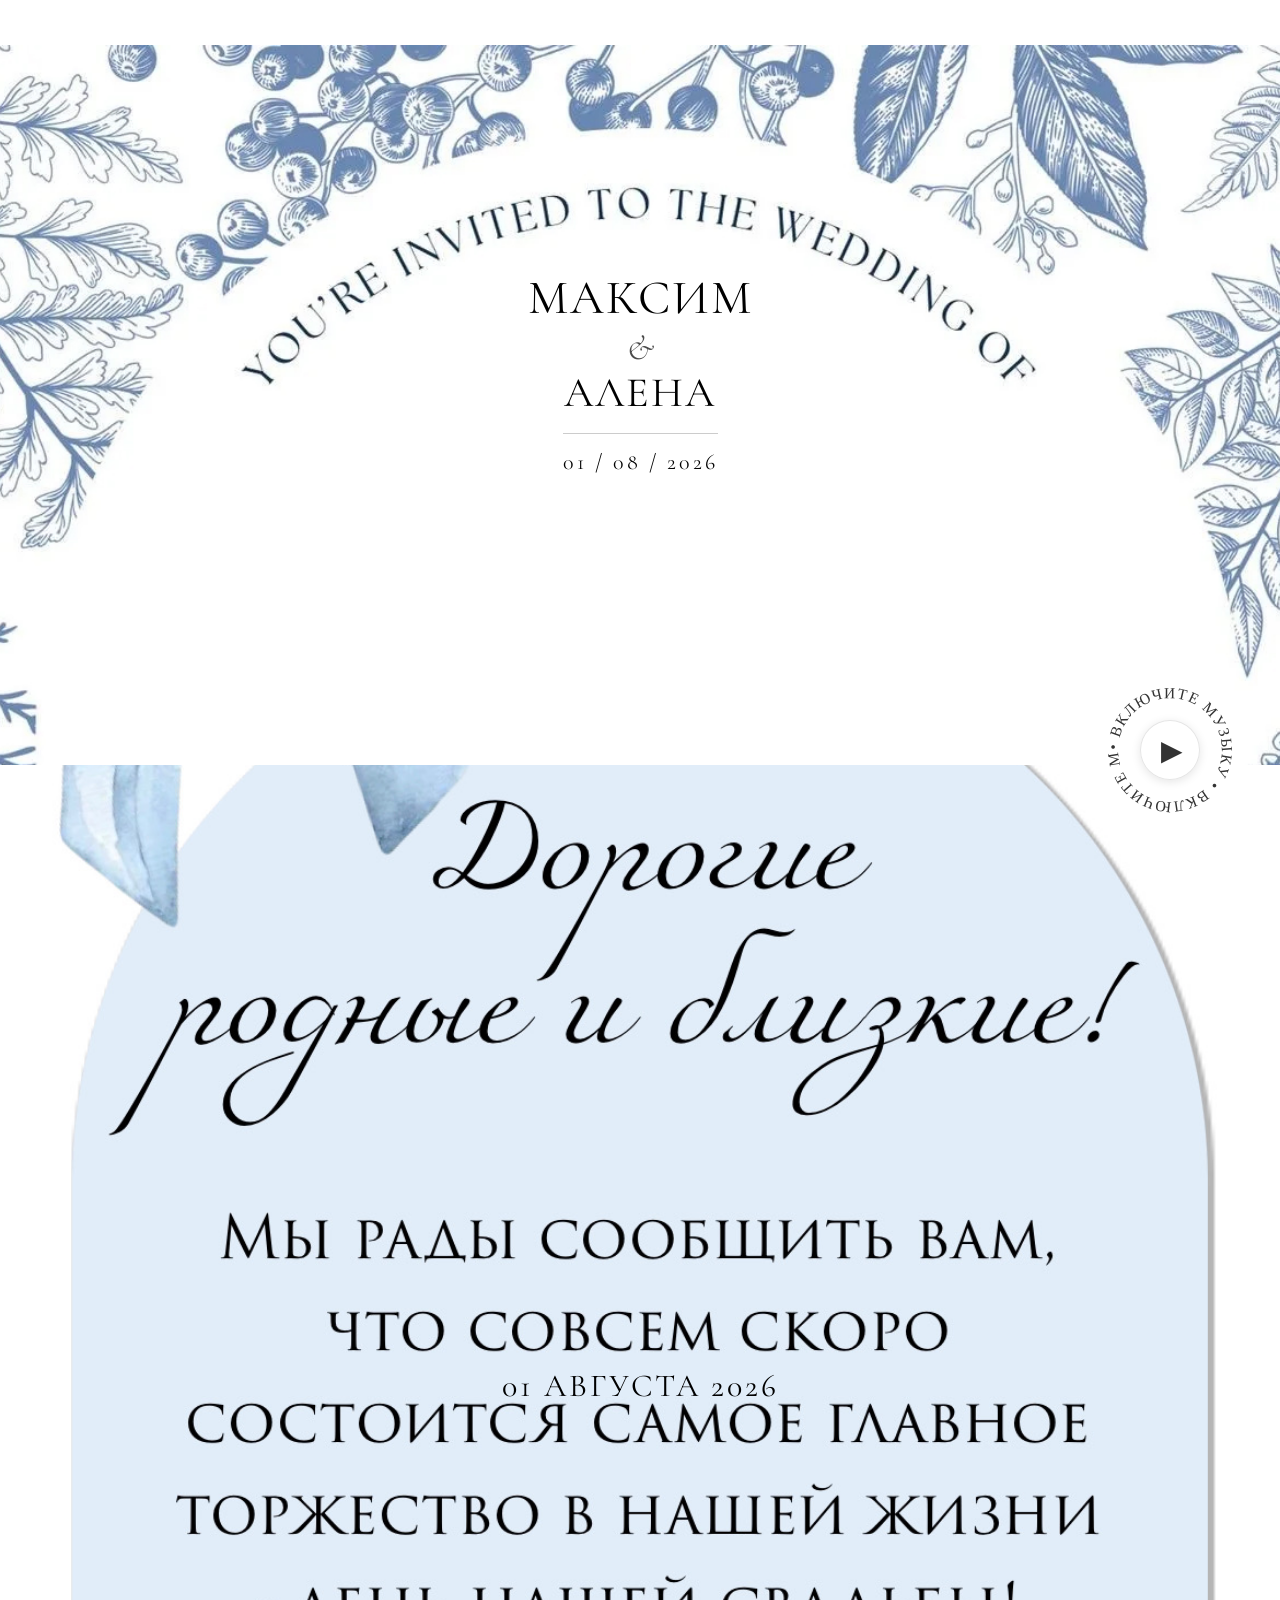
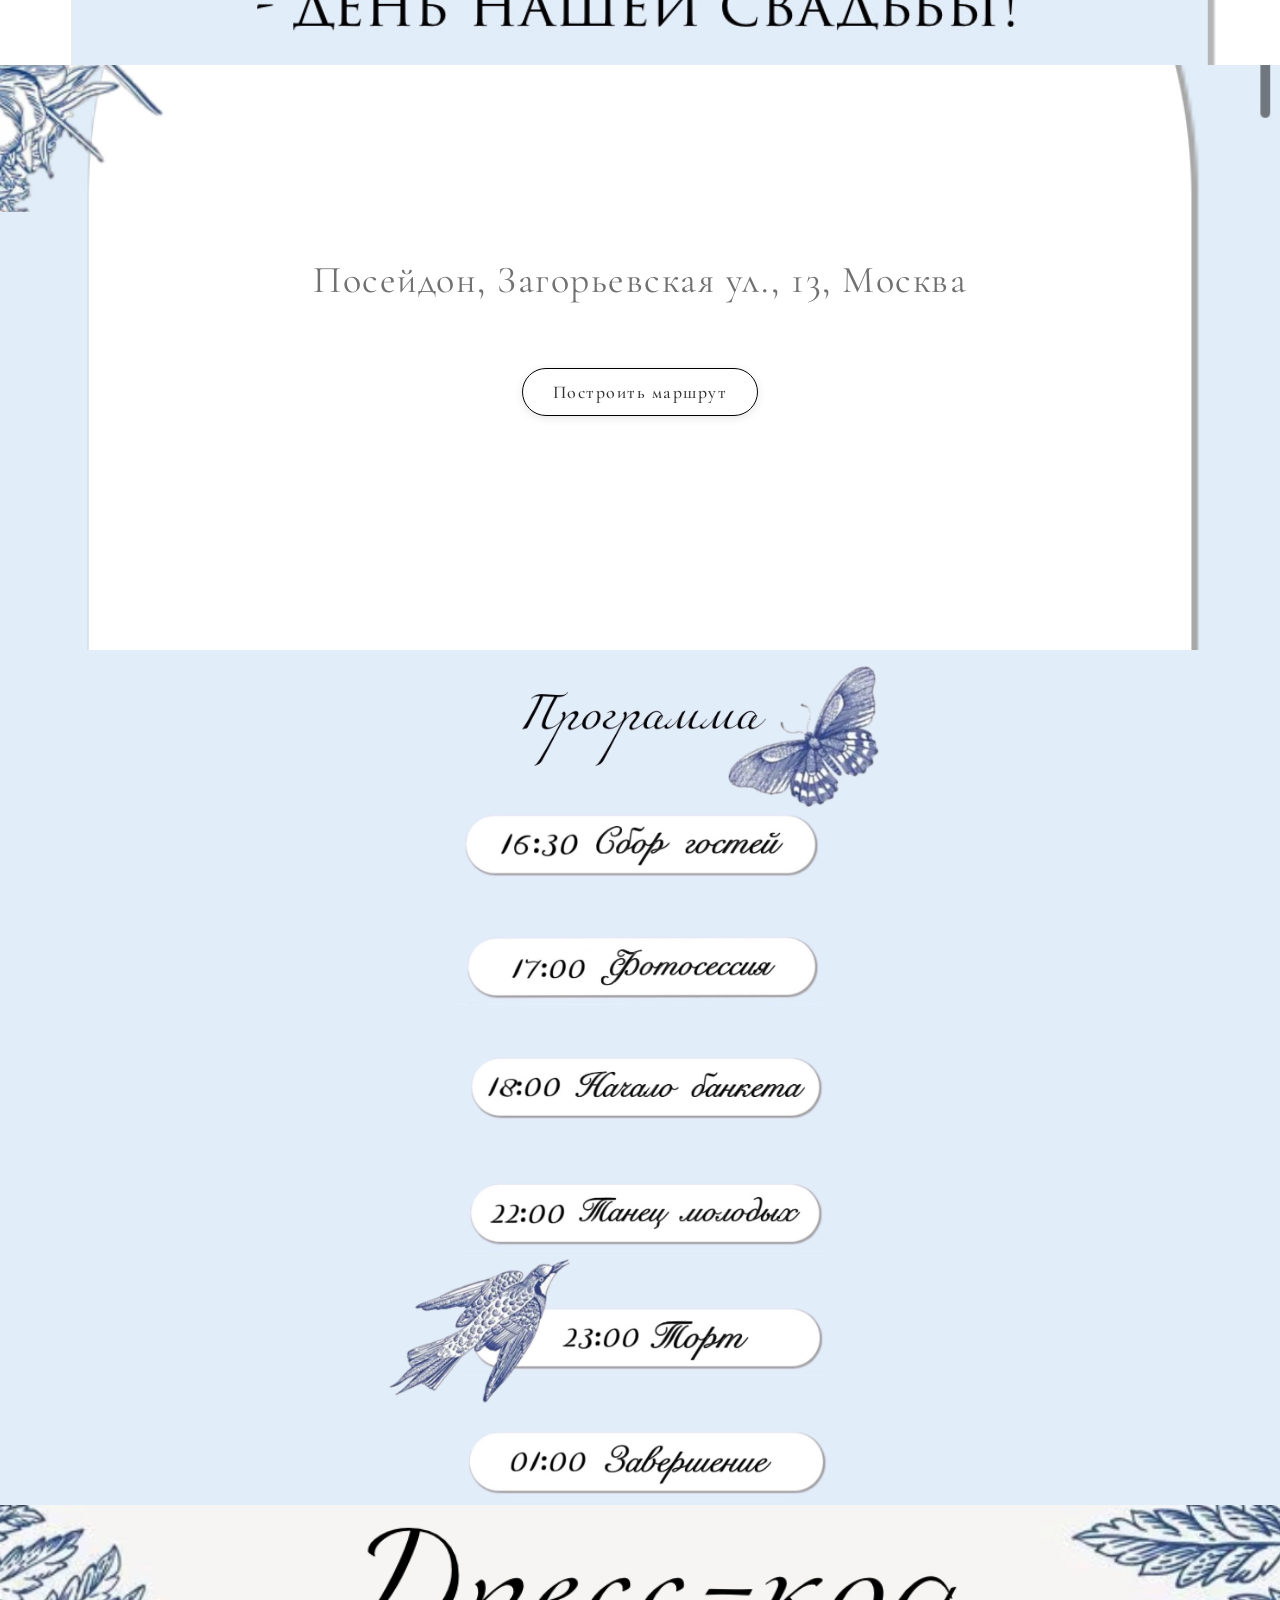
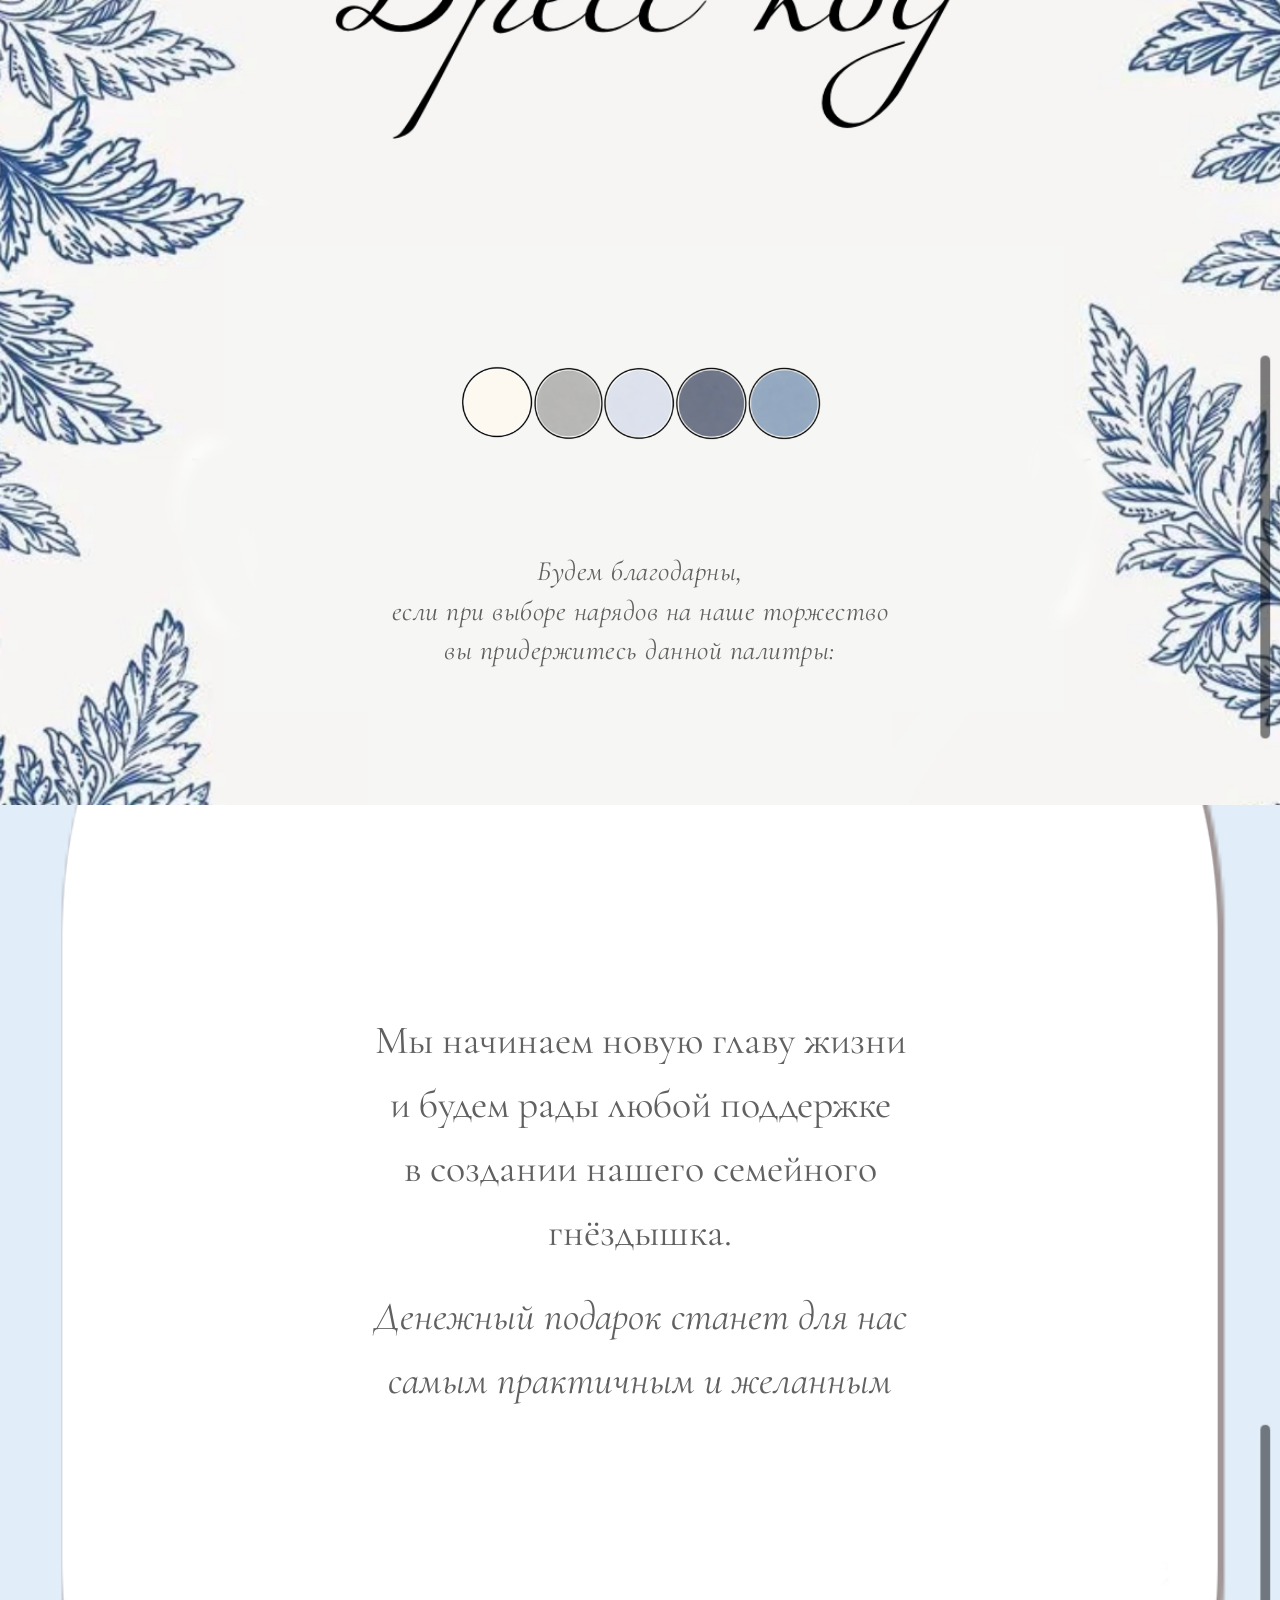
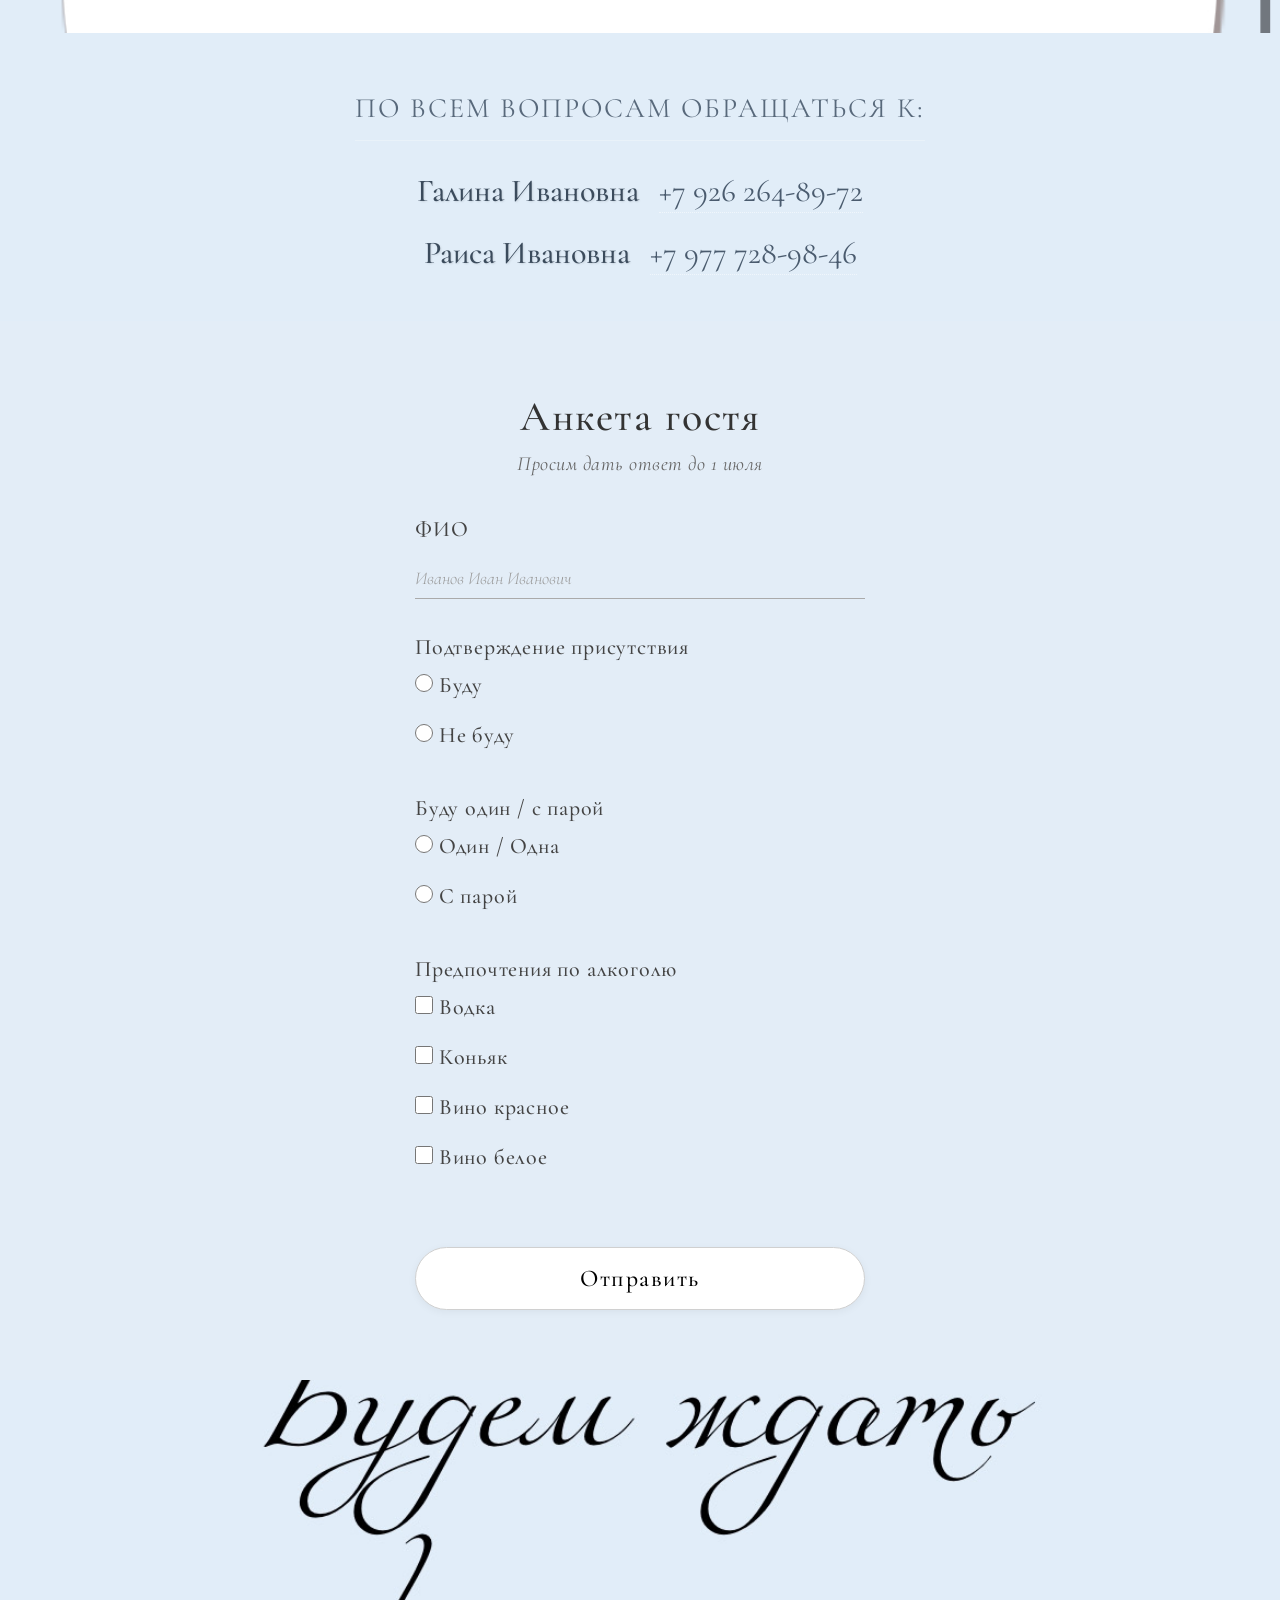
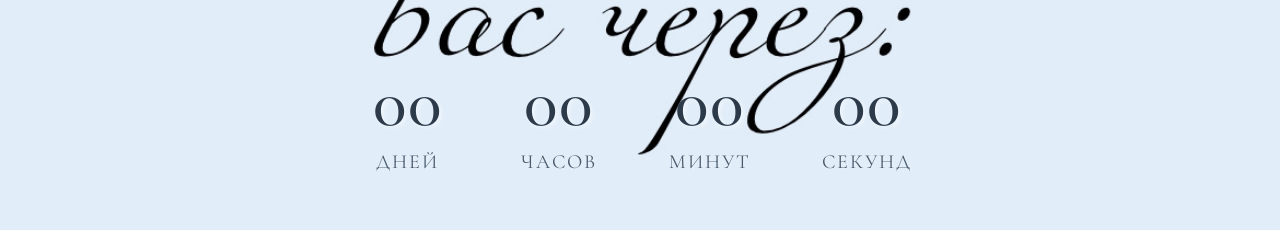
==== index.html @ d4299358 "Add files via upload" ====
<!DOCTYPE html>
<html lang="ru">
<head>
    <meta name="viewport" content="width=device-width, initial-scale=1.0, maximum-scale=5.0, user-scalable=yes">
    <meta charset="UTF-8">
    <meta name="viewport" content="width=device-width, initial-scale=1.0, maximum-scale=1.0, user-scalable=yes">
    <title>Максим & Алена</title>
    <link rel="stylesheet" href="style.css">

     <link rel="preconnect" href="https://fonts.googleapis.com">
    <link rel="preconnect" href="https://fonts.gstatic.com" crossorigin>
    <link href="https://fonts.googleapis.com/css2?family=Cormorant+Garamond:wght@300;400;500;600;700&display=swap" rel="stylesheet">
</head>
<body>
<!-- В hero секцию, после content -->
    <section class="hero">
        <div class="content">
            <h1>Максим</h1>
            <p class="ampersand">&</p>
            <h2>Алена</h2>
            <p class="date">01 / 08 / 2026</p>
        </div>
        
        <!-- Добавить это -->
        <div class="music-player">
            <div class="music-circle">
                <button id="playBtn" class="play-triangle" style="display: flex;">▶</button>
                <button id="pauseBtn" class="pause-button" style="display: none;">
					<span class="pause-bar"></span>
					<span class="pause-bar"></span>
				</button>
                <svg class="circle-text" viewBox="0 0 100 100">
                    <defs>
                        <path id="circle" d="M 50,50 m -37,0 a 37,37 0 1,1 74,0 a 37,37 0 1,1 -74,0"/>
                    </defs>
                    <text font-size="12">
                        <textPath href="#circle" fill="#333" font-family="Georgia" letter-spacing="1">
                            • Включите музыку • Включите музыку • Включите
                        </textPath>
                    </text>
                </svg>
            </div>
            <audio id="bgMusic" src="1.mp3" loop preload="auto"></audio>
        </div>
    </section>

    <section class="invitation">
        <div class="invitation-content">
            <p class="invitation-date">01 августа 2026</p>
        </div>
    </section>

    <!-- Третья секция (адрес на фоне 3.png) -->
    <section class="address">
        <div class="address-content">
            <p class="venue">Посейдон, Загорьевская ул., 13, Москва</p>
			<a href="https://yandex.ru/maps/-/CPa5JKnx" target="_blank" class="route-button">
            Построить маршрут
        </a>
        </div>
    </section>

    <!-- Четвёртая секция (фото 4.png) -->
    <section class="photo-four"></section>

    <!-- Пятая секция (фото 5) -->
<!-- Пятая секция (фото 5) -->
    <section class="photo-five">
        <img src="dress.png" alt="dress" class="overlay-dress">
        
        <!-- Добавляем новый текст -->
        <div class="dress-message">
            Будем благодарны, <br>если при выборе нарядов
            на наше торжество <br> вы придержитесь данной палитры:
        </div>
    </section>

    <!-- Шестая секция (фото 6) -->
    <section class="photo-six">
        <div class="gift-note">
            Мы начинаем новую главу жизни<br>
            и будем рады любой поддержке<br>
            в создании нашего семейного гнёздышка.<br>
            <span>Денежный подарок станет для нас<br>самым практичным и желанным</span>
        </div>
    </section>

    <!-- НОВАЯ СЕКЦИЯ С КОНТАКТАМИ -->
    <section class="contacts-section">
        <div class="contacts-container">
            <p class="contacts-title">По всем вопросам обращаться к:</p>
            <div class="contacts-wrapper">
                <div class="contact-item">
                    <span class="contact-name">Галина Ивановна</span>
                    <a href="tel:+79262648972" class="contact-phone">+7 926 264-89-72</a>
                </div>
                <div class="contact-item">
                    <span class="contact-name">Раиса Ивановна</span>
                    <a href="tel:+79777289846" class="contact-phone">+7 977 728-98-46</a>
                </div>
            </div>
        </div>

    </section>

    <!-- Секция анкеты гостя -->
    <!-- Секция анкеты гостя -->
    <section class="guest-form">
        <div class="form-container">
            <h3>Анкета гостя</h3>
            <p class="response-deadline">Просим дать ответ до 1 июля</p>
            
            <div class="form-group">
                <label>ФИО</label>
                <input type="text" placeholder="Иванов Иван Иванович" class="line-input">
            </div>
            
            <div class="form-group">
                <label>Подтверждение присутствия</label>
                <div class="vertical-group">
                    <label class="vertical-option">
                        <input type="radio" name="attendance" value="yes"> Буду
                    </label>
                    <label class="vertical-option">
                        <input type="radio" name="attendance" value="no"> Не буду
                    </label>
                </div>
            </div>
            
            <div class="form-group">
                <label>Буду один / с парой</label>
                <div class="vertical-group">
                    <label class="vertical-option">
                        <input type="radio" name="companion" value="alone"> Один / Одна
                    </label>
                    <label class="vertical-option">
                        <input type="radio" name="companion" value="couple"> С парой
                    </label>
                </div>
            </div>
            
            <div class="form-group">
                <label>Предпочтения по алкоголю</label>
                <div class="vertical-group">
                    <label class="vertical-option">
                        <input type="checkbox" value="vodka"> Водка
                    </label>
                    <label class="vertical-option">
                        <input type="checkbox" value="cognac"> Коньяк
                    </label>
                    <label class="vertical-option">
                        <input type="checkbox" value="red_wine"> Вино красное
                    </label>
                    <label class="vertical-option">
                        <input type="checkbox" value="white_wine"> Вино белое
                    </label>
                </div>
            </div>
            
            <button class="submit-btn">Отправить</button>
        </div>
    </section>


    <!-- Футер с таймером -->
    <!-- Футер с таймером -->
    <footer class="wedding-footer">
        <div class="timer-container">
            <div class="timer" id="timer">
                <div class="timer-item">
                    <span class="timer-number" id="days">00</span>
                    <span class="timer-label">дней</span>
                </div>
                <div class="timer-item">
                    <span class="timer-number" id="hours">00</span>
                    <span class="timer-label">часов</span>
                </div>
                <div class="timer-item">
                    <span class="timer-number" id="minutes">00</span>
                    <span class="timer-label">минут</span>
                </div>
                <div class="timer-item">
                    <span class="timer-number" id="seconds">00</span>
                    <span class="timer-label">секунд</span>
                </div>
            </div>
        </div>
    </footer>

    <script src="script.js"></script>
</body>
</html>
---- style.css ----
* {
    margin: 0;
    padding: 0;
    box-sizing: border-box;
}

body {
    font-family: "Georgia", "Times New Roman", "Playfair Display", serif;
    background-color: #ffffff;
    overflow-x: hidden;
    width: 100%;
}

.hero {
    position: relative;
    width: 100vw;
    height: 100vh;
    background: url('1.jpg') no-repeat top 45px center;
    background-size: 108% auto;
    background-color: #ffffff;
    display: flex;
    align-items: flex-start;
    justify-content: center;
    text-align: center;
    color: #000000;
}

.content {
    padding: 30vh 20px 0 20px;
    width: 100%;
    background-color: transparent;
}

h1 {
    font-size: 8vw;
    font-weight: 400; /* Немного тоньше для элегантности */
    line-height: 1.2;
    letter-spacing: 2px; /* Добавим немного простора */
    text-transform: uppercase;
    margin-bottom: 2px;
    /* Заменяем шрифт */
    font-family: "Cormorant Garamond", "Georgia", "Times New Roman", serif;
    text-shadow: 0 0 2px rgba(255,255,255,0.5);
}

.ampersand {
    font-size: 6vw;
    font-weight: 300; /* Делаем амперсанд тоньше */
    line-height: 1;
    margin: 2px 0;
    opacity: 0.7;
    /* Заменяем шрифт */
    font-family: "Cormorant Garamond", "Georgia", "Times New Roman", serif;
    font-style: italic; /* Добавляем курсив для амперсанда — это очень элегантно */
}

h2 {
    font-size: 7vw;
    font-weight: 400;
    line-height: 1.2;
    letter-spacing: 2px;
    text-transform: uppercase;
    margin-bottom: 10px;
    /* Заменяем шрифт */
    font-family: "Cormorant Garamond", "Georgia", "Times New Roman", serif;
    text-shadow: 0 0 2px rgba(255,255,255,0.5);
}

.date {
    font-size: 3.8vw; /* Немного уменьшил для изящества */
    font-weight: 350;
    letter-spacing: 3px; /* Увеличил межбуквенное расстояние */
    border-top: 1px solid rgba(0, 0, 0, 0.2);
    padding-top: 15px;
    display: inline-block;
    margin-top: 5px;
    /* Заменяем шрифт */
    font-family: "Cormorant Garamond", "Georgia", "Times New Roman", serif;
    text-transform: uppercase;
}

@media (min-width: 500px) {
    h1 { font-size: 48px; } /* Немного подправил размер для десктопа */
    .ampersand { font-size: 36px; }
    h2 { font-size: 42px; }
    .date { font-size: 22px; }
}

/* ===== ВТОРАЯ СЕКЦИЯ ===== */
.invitation {
    position: relative;
    width: 100vw;
    height: 100vh;
    background: url('3.JPEG') no-repeat center center;
    background-size: 100% auto;
    display: flex;
    align-items: center;
    justify-content: center;
    text-align: center;
    color: #000000;
    margin-top: -15vh;
    z-index: 2;
}

.invitation-content {
    max-width: 80%;
    padding: 20px;
    background-color: transparent;
    margin-top: 190px;
}

.invitation-text {
    font-family: "Georgia", "Times New Roman", serif;
    font-size: 5vw;
    line-height: 1.4;
    margin-bottom: 30px;
    font-weight: 400;
    color: #5c5a5a;
}   

.invitation-date {
    /* Заменяем шрифт на тот же, что и в hero-секции */
    font-family: "Cormorant Garamond", "Georgia", "Times New Roman", serif;
    font-size: 6vw;
    font-weight: 400; /* Используем среднюю насыщенность, как у имен */
    letter-spacing: 3px; /* Добавляем такое же межбуквенное расстояние, как у даты в hero */
    padding-top: 150px;
    display: inline-block;
    text-transform: uppercase;
    /* Добавим небольшую прозрачность для легкости (опционально) */
    /* color: rgba(0, 0, 0, 0.8); */
}

@media (min-width: 500px) {
    .invitation-text {
        font-size: 25px;
    }
    .invitation-date {
        font-size: 32px; /* Немного увеличил для десктопа */
    }
}

/* ===== ТРЕТЬЯ СЕКЦИЯ (АДРЕС) ===== */
.address {
    width: 100vw;
    height: 100vh;
    background: url('3.png') no-repeat center center;
    background-size: 100% auto;
    display: flex;
    align-items: center;
    justify-content: center;
    text-align: center;
    color: #000000;
    margin: 0;
    padding: 0;
    margin-top: -20vh;
    background-color: #e1edf8;
}

.address-content {
    max-width: 80%;
    padding: 20px;
    background-color: transparent;
}

.venue {
    /* Заменяем шрифт на Cormorant Garamond */
    font-family: "Cormorant Garamond", "Georgia", "Times New Roman", serif;
    font-size: 7vw;
    line-height: 1.4;
    font-weight: 400; /* Та же насыщенность, что и у имен */
    letter-spacing: 1.5px; /* Немного межбуквенного расстояния для элегантности */
    text-shadow: 0 0 8px rgba(255,255,255,0.5);
    color: #717171;
}

@media (min-width: 500px) {
    .venue {
        font-size: 38px; /* Немного увеличил для лучшей читаемости на десктопе */
    }
}

/* ===== ЧЕТВЁРТАЯ СЕКЦИЯ (ФОТО 4) ===== */
.photo-four {
    width: 100vw;
    height: 100vh;
    background: url('4.JPEG') no-repeat center center;
    background-size: contain;
    background-color: #e1edf8;
    background-position: center center;
    margin: 0;
    padding: 0;
    margin-top: -15vh;
}

/* ===== ПЯТАЯ СЕКЦИЯ (ФОТО 5) ===== */
.photo-five {
    width: 100vw;
    height: 100vh;
    background: url('5.png') no-repeat center center;
    background-size: 100% auto;
    background-color: #f6f6f4;
    margin: 0;
    padding: 0;
    margin-top: -5vh;
}

/* ===== ШЕСТАЯ СЕКЦИЯ (ФОТО 6) ===== */
.photo-six {
    width: 100vw;
    height: 100vh;
    background: url('6.png') no-repeat center center;
    background-size: 100% auto;
    background-color: #E1EDF8;
    margin: 0;
    padding: 0;
    margin-top: -8vh;
}

/* ===== СЕКЦИЯ АНКЕТЫ ГОСТЯ ===== */
.guest-form {
    width: 100vw;
    min-height: 100vh;
    background-color: #e3edf7;
    display: flex;
    align-items: center;
    justify-content: center;
    padding: 40px 20px;
    margin: 0;
    margin-top: -8vh;
}


.form-container {
    max-width: 500px;
    width: 100%;
    background-color: transparent;
    padding: 30px 25px;
    font-family: "Cormorant Garamond", "Georgia", "Times New Roman", serif; /* Элегантный шрифт для всего контейнера */
}

.form-container h3 {
    font-family: "Cormorant Garamond", "Georgia", "Times New Roman", serif;
    font-size: 42px; /* Увеличил для элегантности */
    text-align: center;
    margin-bottom: 10px;
    color: #333;
    font-weight: 500; /* Немного жирнее для заголовка */
    letter-spacing: 1.5px;
}

.form-group {
    margin-bottom: 35px;
}

.form-group label {
    display: block;
    font-family: "Cormorant Garamond", "Georgia", "Times New Roman", serif;
    font-size: 22px; /* Увеличил для элегантности */
    font-weight: 500;
    margin-bottom: 12px;
    color: #444;
    letter-spacing: 0.8px;
}

.line-input {
    width: 100%;
    padding: 12px 0 8px 0;
    font-size: 20px; /* Увеличил */
    border: none;
    border-bottom: 1px solid #aaa;
    background-color: transparent;
    font-family: "Cormorant Garamond", "Georgia", "Times New Roman", serif;
    outline: none;
    font-weight: 400;
    color: #333;
}

.line-input:focus {
    border-bottom-color: #000;
}

.line-input::placeholder {
    font-family: "Cormorant Garamond", "Georgia", "Times New Roman", serif;
    font-size: 18px;
    color: #999;
    font-style: italic;
    font-weight: 300;
}

.vertical-group {
    display: flex;
    flex-direction: column;
    gap: 12px;
}

.vertical-option {
    display: flex;
    align-items: center;
    gap: 12px;
    font-family: "Cormorant Garamond", "Georgia", "Times New Roman", serif;
    font-weight: 400;
    font-size: 20px; /* Увеличил */
    cursor: pointer;
    margin-bottom: 0;
    color: #333;
}

.vertical-option input {
    width: 18px;
    height: 18px;
    cursor: pointer;
    accent-color: #a5b8ce; /* Нежный голубой для радио и чекбоксов */
}

.submit-btn {
    width: 100%;
    padding: 16px;
    background-color: #ffffff;
    color: rgb(0, 0, 0);
    border: 1px solid #d0d0d0; /* Добавил легкую границу */
    border-radius: 50px;
    font-family: "Cormorant Garamond", "Georgia", "Times New Roman", serif;
    font-size: 24px; /* Увеличил */
    font-weight: 500;
    letter-spacing: 1.5px;
    cursor: pointer;
    margin-top: 30px;
    transition: all 0.3s ease;
    box-shadow: 0 2px 8px rgba(0, 0, 0, 0.05);
}

.submit-btn:hover {
    background-color: #f9f9f9;
    border-color: #a5b8ce; /* Голубая граница при наведении */
    transform: translateY(-2px);
    box-shadow: 0 4px 12px rgba(165, 184, 206, 0.3);
}

.response-deadline {
    font-family: "Cormorant Garamond", "Georgia", "Times New Roman", serif;
    font-size: 20px;
    text-align: center;
    margin-top: 0;
    margin-bottom: 40px;
    color: #666;
    font-style: italic;
    letter-spacing: 0.5px;
    font-weight: 400;
}

input[type="radio"], 
input[type="checkbox"] {
    accent-color: #e3edf7;
}

/* ===== ФУТЕР С ТАЙМЕРОМ ===== */
.wedding-footer {
    width: 100vw;
    background: url('2.JPG') no-repeat center center;
    background-size: 100% auto;
    display: flex;
    align-items: center;
    justify-content: center;
    margin: 0;
    padding: 0;
    position: relative;
    height: 50vh;
    margin-top: 0; /* Убираем отрицательный отступ, если был */
    background-color: #e1edf9;
}

.timer-container {
    position: relative;
    z-index: 2;
    text-align: center;
    color: #4a5b6e; /* Тот же цвет, что и в контактах */
    padding: 20px;
    width: 100%;
    margin-top: 25vh; /* Немного уменьшил для лучшего расположения */
    font-family: "Cormorant Garamond", "Georgia", "Times New Roman", serif;
}

.timer-title {
    font-family: "Cormorant Garamond", "Georgia", "Times New Roman", serif;
    font-size: 28px;
    margin-bottom: 30px;
    letter-spacing: 3px;
    font-weight: 400;
    text-transform: uppercase;
    color: #3b4b5c; /* Чуть темнее для заголовка */
    text-shadow: 1px 1px 3px rgba(255, 255, 255, 0.5);
}

.timer {
    display: flex;
    justify-content: space-around;
    max-width: 600px; /* Немного увеличил */
    margin: 0 auto;
    gap: 15px;
    flex-wrap: wrap;
}

.timer-item {
    display: flex;
    flex-direction: column;
    align-items: center;
    min-width: 80px; /* Немного увеличил */
}

.timer-number {
    font-family: "Cormorant Garamond", "Georgia", "Times New Roman", serif;
    font-size: clamp(40px, 10vw, 70px); /* Увеличил размер цифр */
    font-weight: 500; /* Сделал немного жирнее для элегантности */
    line-height: 1.2;
    color: #2c3a4a; /* Более темный оттенок для цифр */
    letter-spacing: 2px;
    text-shadow: 2px 2px 4px rgba(255, 255, 255, 0.6);
}

.timer-label {
    font-family: "Cormorant Garamond", "Georgia", "Times New Roman", serif;
    font-size: clamp(14px, 3.5vw, 20px); /* Увеличил */
    text-transform: uppercase;
    letter-spacing: 2px;
    margin-top: 5px;
    font-weight: 400;
    color: #4a5b6e;
    text-shadow: 1px 1px 3px rgba(255, 255, 255, 0.5);
}

@media (max-width: 400px) {
    .timer-container {
        margin-top: 10vh;
    }
    
    .timer-number {
        font-size: 28px;
    }
    
    .timer-label {
        font-size: 11px;
    }
    
    .timer-title {
        font-size: 18px;
    }
}

@media (max-width: 600px) {
    .wedding-footer {
        height: 45vh;
        background-size: cover; /* Лучше смотрится на мобильных */
    }
    
    .timer-container {
        margin-top: 25vh;
        padding: 15px;
    }
    
    .timer-title {
        font-size: 22px;
        margin-bottom: 20px;
        letter-spacing: 2px;
    }
    
    .timer {
        gap: 8px;
    }
    
    .timer-item {
        min-width: 60px;
    }
    
    .timer-number {
        font-size: clamp(30px, 8vw, 50px);
    }
    
    .timer-label {
        font-size: clamp(12px, 3vw, 16px);
        letter-spacing: 1px;
    }
}

@media (max-width: 320px) {
    .timer {
        gap: 5px;
    }
    
    .timer-item {
        min-width: 45px;
    }
    
    .timer-number {
        font-size: 24px;
    }
    
    .timer-label {
        font-size: 9px;
        letter-spacing: 0.5px;
    }
}

.gift-note {
    position: relative;
    top: 53%;
    transform: translateY(-50%);
    width: 90%;
    max-width: 650px; /* Немного увеличил */
    margin: 0 auto;
    text-align: center;
    font-family: "Cormorant Garamond", "Georgia", "Times New Roman", serif;
    font-size: clamp(24px, 6vw, 40px); /* УВЕЛИЧИЛ размер */
    line-height: 1.6;
    color: #626161;
    z-index: 3;
    padding: 40px 20px;
    font-weight: 400;
    text-shadow: 0px 0px 10px rgba(255,255,255,0.8);
    left: 0;
    right: 0;
}

.gift-note span {
    display: block;
    font-size: inherit;
    margin-top: 20px; /* Немного увеличил отступ */
    font-style: italic;
    font-weight: 400;
}


/* ===== ТЕКСТ НА ФОТО 6 ===== */
.photo-six {
    position: static;
}



/* ===== НАЛОЖЕНИЕ DRESS.png ПОВЕРХ ФОТО 5 ===== */
.photo-five {
    position: relative;
    overflow: hidden;
}

.overlay-dress {
    position: absolute;
    top: 55%;
    left: 50%;
    transform: translate(-50%, -50%);
    width: 75%; /* или конкретные пиксели, например 300px */
    max-width: 400px;
    height: auto;
    z-index: 10;
    pointer-events: none; /* чтобы не мешала кликам */
}

/* ===== МУЗЫКАЛЬНЫЙ ПЛЕЕР ===== */
.music-player {
    position: absolute;
    bottom: 80px;
    right: 40px;
    z-index: 10;
}

.music-circle {
    position: relative;
    width: 140px;
    height: 140px;
    display: flex;
    align-items: center;
    justify-content: center;
    cursor: pointer;
}

.play-triangle {
    position: absolute;
    width: 60px;
    height: 60px;
    border-radius: 50%;
    background-color: rgba(255, 255, 255, 0.9);
    border: 1px solid rgba(0, 0, 0, 0.1);
    font-size: 28px;
    color: #333;
    cursor: pointer;
    display: flex;
    align-items: center;
    justify-content: center;
    z-index: 2;
    transition: all 0.3s ease;
    box-shadow: 0 2px 10px rgba(0, 0, 0, 0.1);
    padding-left: 3px; /* для центрирования треугольника */

    
}

.play-triangle:hover {
    transform: scale(1.05);
    background-color: #ffffff;
}

.circle-text {
    position: absolute;
    width: 100%;
    height: 100%;
    animation: rotate 10s linear infinite;
}

.circle-text text {
    text-transform: uppercase;
    font-size: 11px;
    font-weight: 400;
    letter-spacing: 2px;
}

@keyframes rotate {
    from {
        transform: rotate(0deg);
    }
    to {
        transform: rotate(360deg);
    }
}

/* пауза */
.play-triangle.paused {
    background-color: rgba(255, 255, 255, 0.9);
}

@media (max-width: 500px) {
    .music-player {
        bottom: 200px;
        right: 150px;
    }
    
    .music-circle {
        width: 100px;
        height: 100px;
    }
    
    .play-triangle {
        width: 46px;
        height: 46px;
        font-size: 16px;
        color: #a5b8ce;
    }
    
    .circle-text text {
        font-size: 6px;
    }
}



.pause-button {
    position: absolute;
    width: 60px;
    height: 60px;
    border-radius: 50%;
    background-color: rgba(255, 255, 255, 0.9);
    border: 1px solid rgba(0, 0, 0, 0.1);
    cursor: pointer;
    display: flex;
    align-items: center;
    justify-content: center;
    gap: 8px; /* расстояние между полосками */
    z-index: 2;
    top: 50%;
    left: 50%;
    transform: translate(-50%, -50%);
	
}





.pause-bar {
    width: 2px !important;  /* ← ИЗМЕНИТЕ ЭТО ЗНАЧЕНИЕ */
    height: 24px; /* высота полосок */
    background-color: #a5b8ce;
    display: inline-block;
    border-radius: 1px; /* чуть скруглить для эстетики */
}


/* ===== ГОВНО-ПЛЕЕР ДЛЯ МОБИЛ ===== */
@media (max-width: 768px) {
    .music-player {
        position: absolute !important;
        bottom: 280px !important;
        right: 145px !important;
        left: auto !important;
        top: auto !important;
        z-index: 9999 !important;
    }
    
    .music-circle {
        width: 100px !important;
        height: 100px !important;
    }
    
    .play-pause-btn, .play-triangle {
        width: 44px !important;
        height: 44px !important;
    }
	
	.pause-button {
        width: 44px !important;
        height: 44px !important;
        gap: 5px;
    }
	
	.pause-bar {
        width: 1.5px;  /* ещё тоньше на мобилках */
        height: 18px;
    }
}

/* Для совсем маленьких */
@media (max-width: 400px) {
    .music-player {
        bottom: 260px !important;
        right: 145px !important;
    }
}








.route-button {
    display: inline-block;
    margin-top: 60px;
    padding: 12px 30px;
    background-color: rgba(255, 255, 255, 0.9);
    border: 1px solid #000000;
    border-radius: 50px;
    /* Меняем шрифт на тот же элегантный */
    font-family: "Cormorant Garamond", "Georgia", "Times New Roman", serif;
    font-size: 18px; /* Немного увеличил размер */
    font-weight: 500; /* Можно оставить полужирное начертание для кнопки */
    color: #333;
    text-decoration: none;
    letter-spacing: 1.5px; /* Добавляем межбуквенный интервал */
    transition: all 0.3s ease;
    box-shadow: 0 2px 10px rgba(0, 0, 0, 0.1);
    cursor: pointer;
}

.route-button:hover {
    background-color: #ffffff;
    border: 1px solid #000000;  /* Добавлено для единообразия при наведении */
    transform: translateY(-2px);
    box-shadow: 0 4px 15px rgba(0, 0, 0, 0.15);
}

@media (max-width: 500px) {
    .route-button {
        padding: 10px 25px;
        font-size: 16px; /* Увеличил для мобильных */
        margin-top: 20px;
    }
}




.contacts-section {
    width: 100vw;
    min-height: 40vh;
    background-color: #E1EDF8;
    display: flex;
    align-items: center;
    justify-content: center;
    margin: 0;              /* Убираем внешние отступы */
    padding: 0 0 60px 0 !important;             /* Убираем внутренние отступы */
    border: none;           /* Убираем границы */
    box-sizing: border-box; /* Чтобы padding не влиял на ширину */
}

.contacts-container {
    max-width: 800px;
    width: 100%;
    text-align: center;
    font-family: "Cormorant Garamond", "Georgia", "Times New Roman", serif;
    color: #4a5b6e;
    margin: 0;              /* Убираем отступы */
    padding: 40px 20px;     /* Оставляем только внутренние отступы для текста */
    box-sizing: border-box;
}

.contacts-title {
    font-size: clamp(20px, 4vw, 28px);
    font-weight: 400;
    letter-spacing: 2px;
    margin-bottom: 30px;
    text-transform: uppercase;
    opacity: 0.9;
    border-bottom: 1px solid rgba(255, 255, 255, 0.3);
    padding-bottom: 15px;
    display: inline-block;
}

.contacts-wrapper {
    display: flex;
    flex-direction: column;
    gap: 20px;
    align-items: center;
}

.contact-item {
    display: flex;
    justify-content: center;
    align-items: baseline;
    gap: 20px;
    flex-wrap: wrap;
    font-size: clamp(22px, 5vw, 32px); /* Крупный текст */
    text-align: center;
}

.contact-name {
    font-weight: 500;
    white-space: nowrap;
    text-shadow: 1px 1px 2px rgba(0, 0, 0, 0.1);
    color: #3b4b5c;
    text-align: center;  
}

.contact-phone {
    font-weight: 400;
    color:  #4a5b6e;;
    text-decoration: none;
    border-bottom: 1px dotted rgba(255, 255, 255, 0.5);
    white-space: nowrap;
    transition: all 0.3s ease;
    padding-bottom: 2px;
    text-align: center;
}

.contact-phone:hover {
    border-bottom-color: #ffffff;
    transform: translateY(-1px);
}

/* Мобильная версия для контактов */
@media (max-width: 600px) {
    .contacts-section {
        min-height: 35vh;
        padding: 0;          /* Убираем padding на мобильных */
    }
    
    .contacts-title {
        font-size: 18px;
        margin-bottom: 25px;
    }
    
    .contact-item {
        font-size: clamp(18px, 4.5vw, 26px);
        flex-direction: column;
        gap: 5px;
    }
    
    .contact-name {
        white-space: normal;
    }
    
    .contact-phone {
        white-space: normal;
        font-size: 0.9em; /* Чуть уменьшаем телефон на мобильных */
        border-bottom: 1px dotted rgba(255, 255, 255, 0.5);
        padding: 5px 0;
        display: inline-block;
    }
}

/* Для совсем маленьких экранов */
@media (max-width: 400px) {
    .gift-note {
        font-size: 20px; /* Увеличено, но с учетом маленького экрана */
    }
    
    .contacts-section {
        min-height: 30vh;
    }
}


/* ===== ТЕКСТ НАД ПАЛИТРОЙ ===== */
.dress-message {
    position: absolute;
    bottom: 15%; /* Расположение от низа */
    left: 0;
    right: 0;
    text-align: center;
    font-family: "Cormorant Garamond", "Georgia", "Times New Roman", serif;
    font-size: clamp(18px, 4vw, 28px);
    line-height: 1.4;
    color: #626161;
    font-weight: 400;
    letter-spacing: 0.5px;
    text-shadow: 0px 0px 12px rgba(255, 255, 255, 0.9);
    z-index: 20;
    padding: 0 20px;
    max-width: 800px;
    margin: 0 auto;
    width: 100%;
    font-style: italic; /* Легкий курсив для элегантности */
}

/* Для мобильных устройств */
@media (max-width: 600px) {
    .dress-message {
        bottom: 12%; /* Немно корректируем позицию */
        font-size: clamp(16px, 3.5vw, 22px);
        line-height: 1.3;
        padding: 0 15px;
    }
}

@media (max-width: 400px) {
    .dress-message {
        bottom: 49%;
        font-size: 15px;
    }
}

/* Обновляем существующий .photo-five, чтобы убедиться, что он relative */
.photo-five {
    position: relative; /* Убедитесь, что это есть! */
    width: 100vw;
    height: 100vh;
    background: url('5.png') no-repeat center center;
    background-size: 100% auto;
    background-color: #f6f6f4;
    margin: 0;
    padding: 0;
    margin-top: -5vh;
    overflow: hidden; /* Чтобы ничего не вылезало за пределы */
}
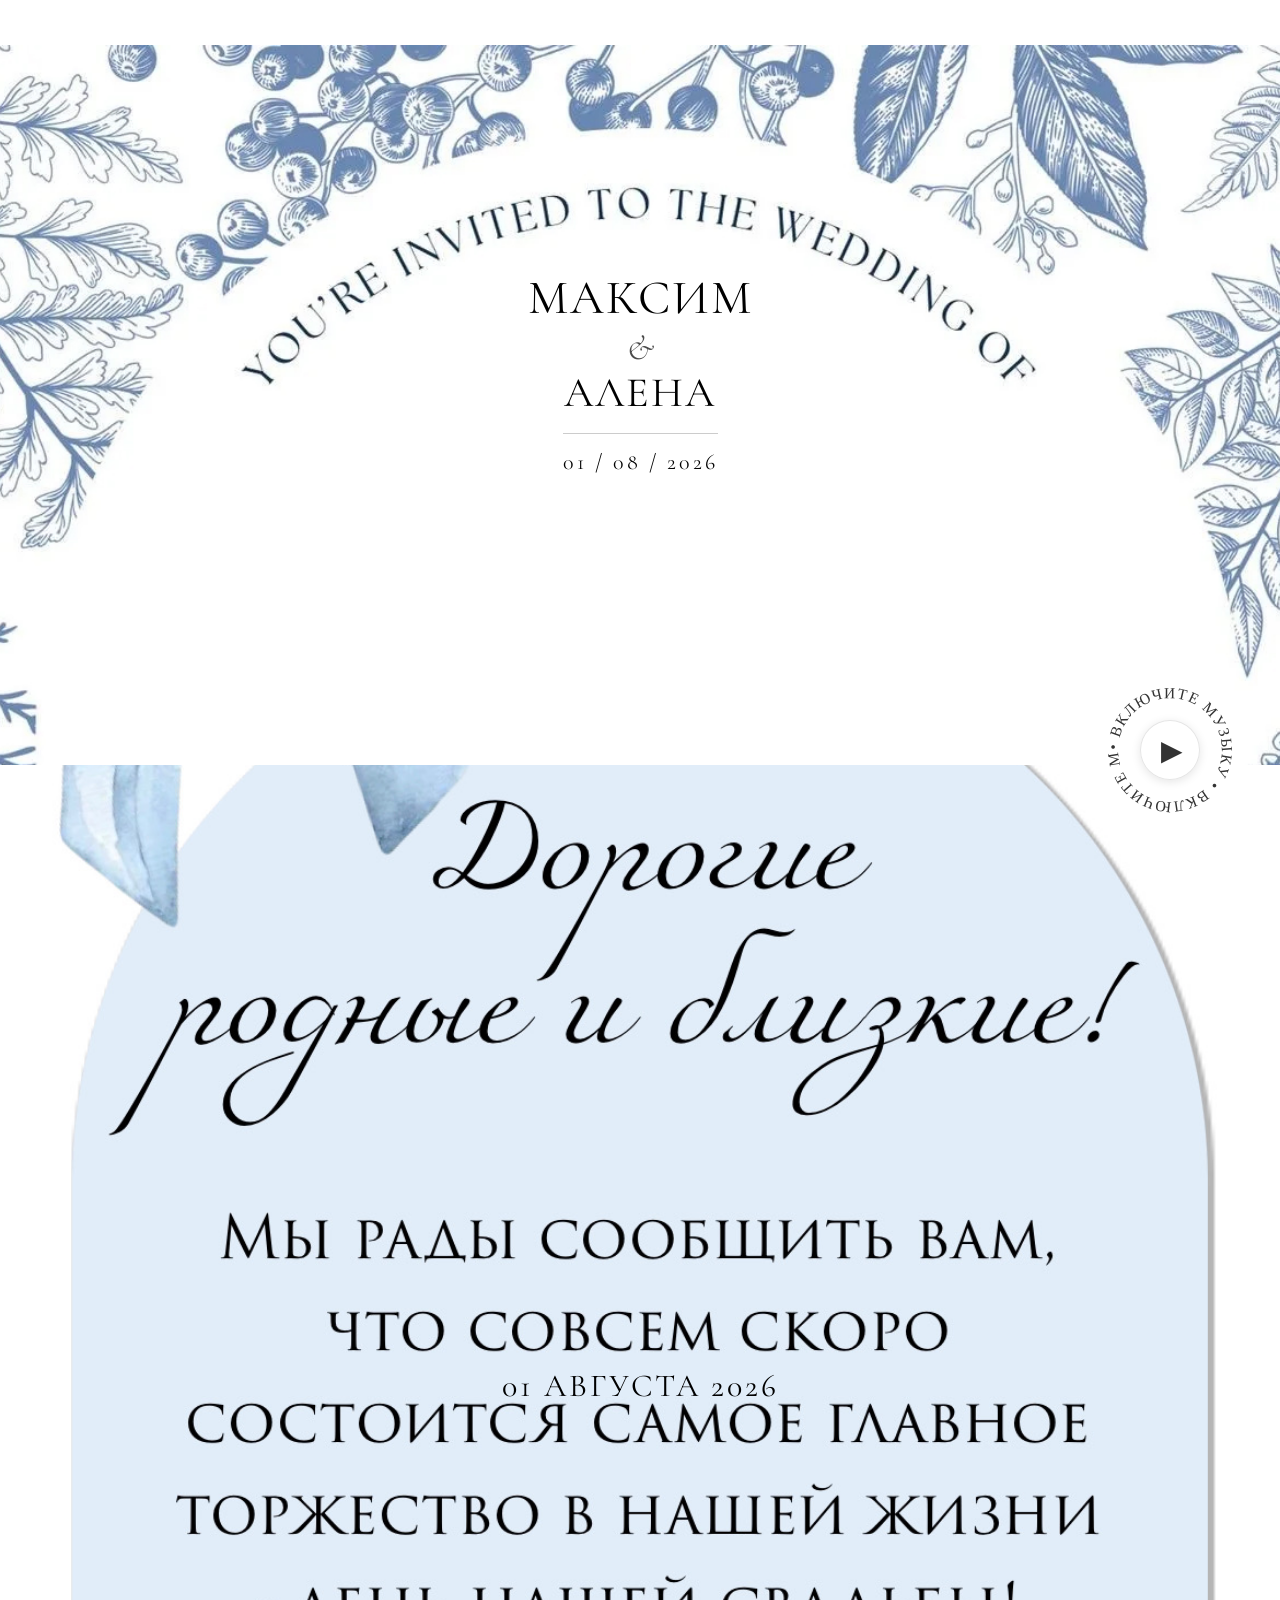
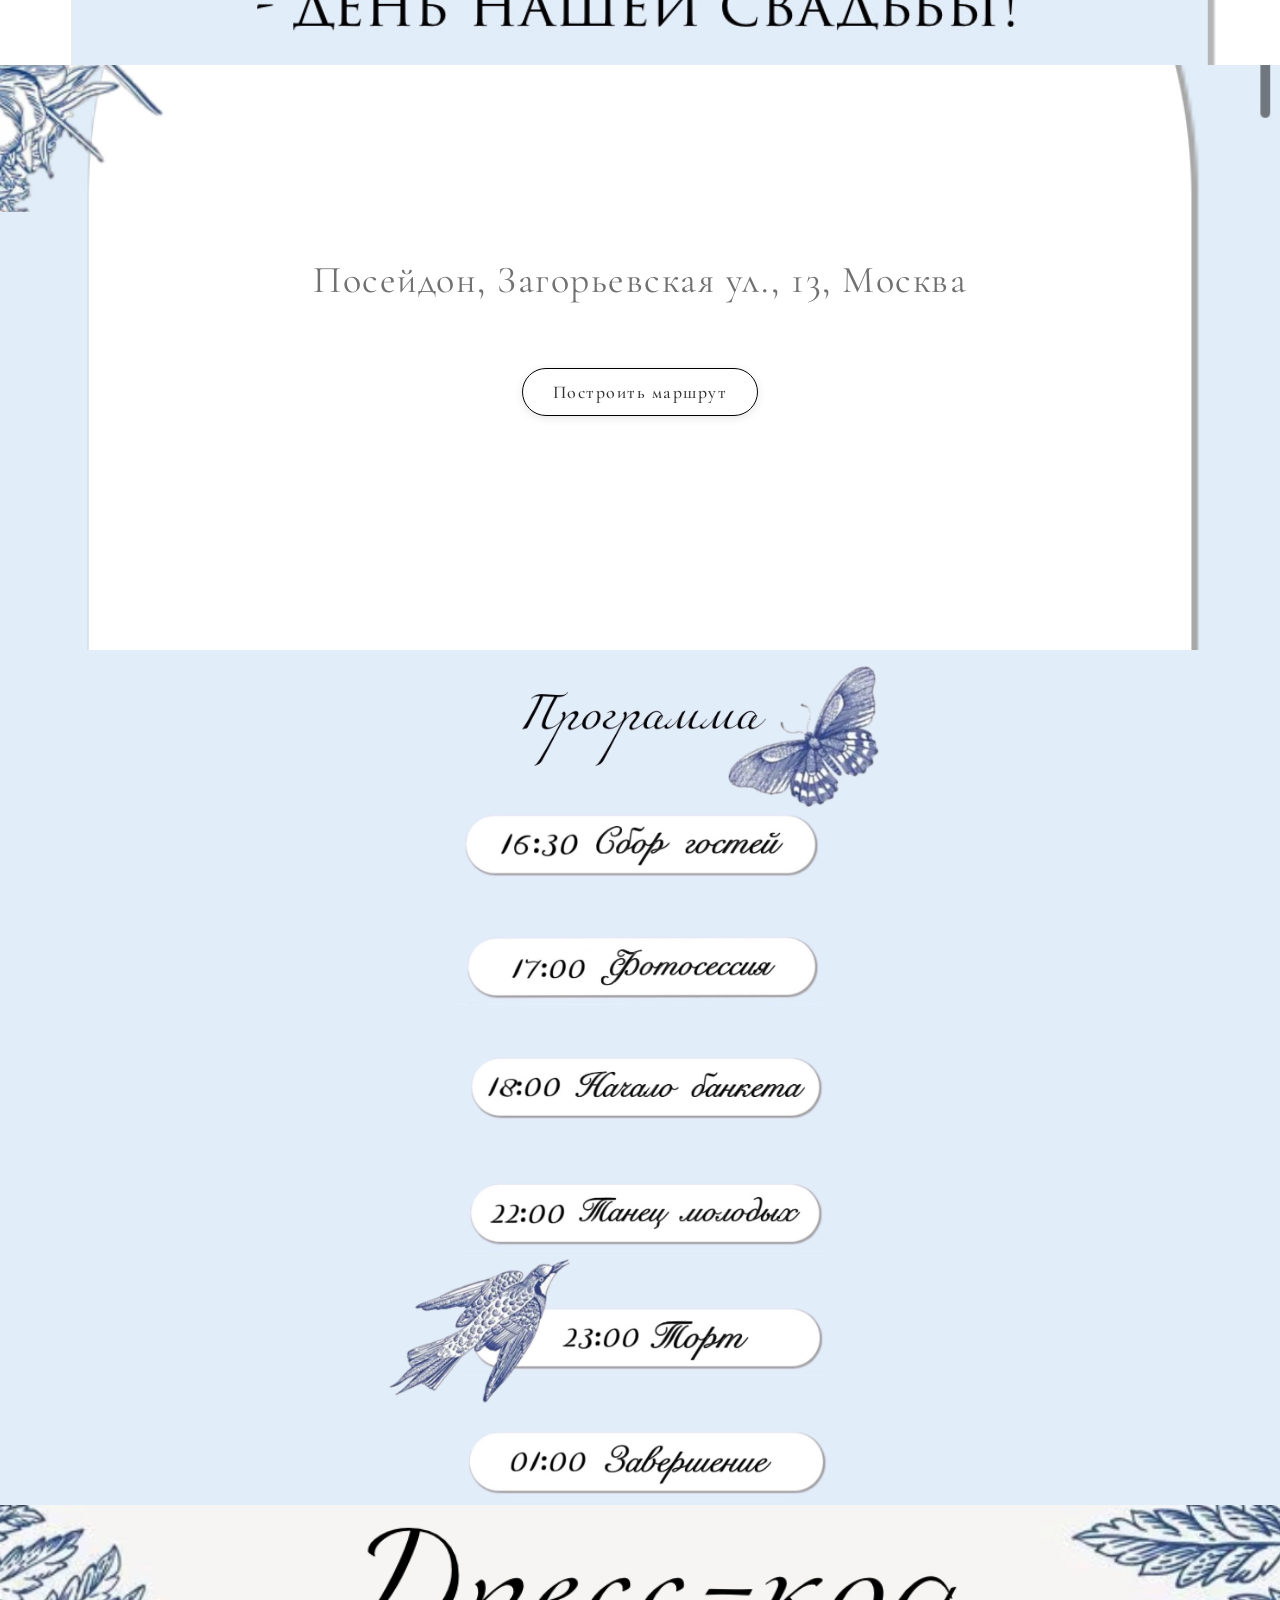
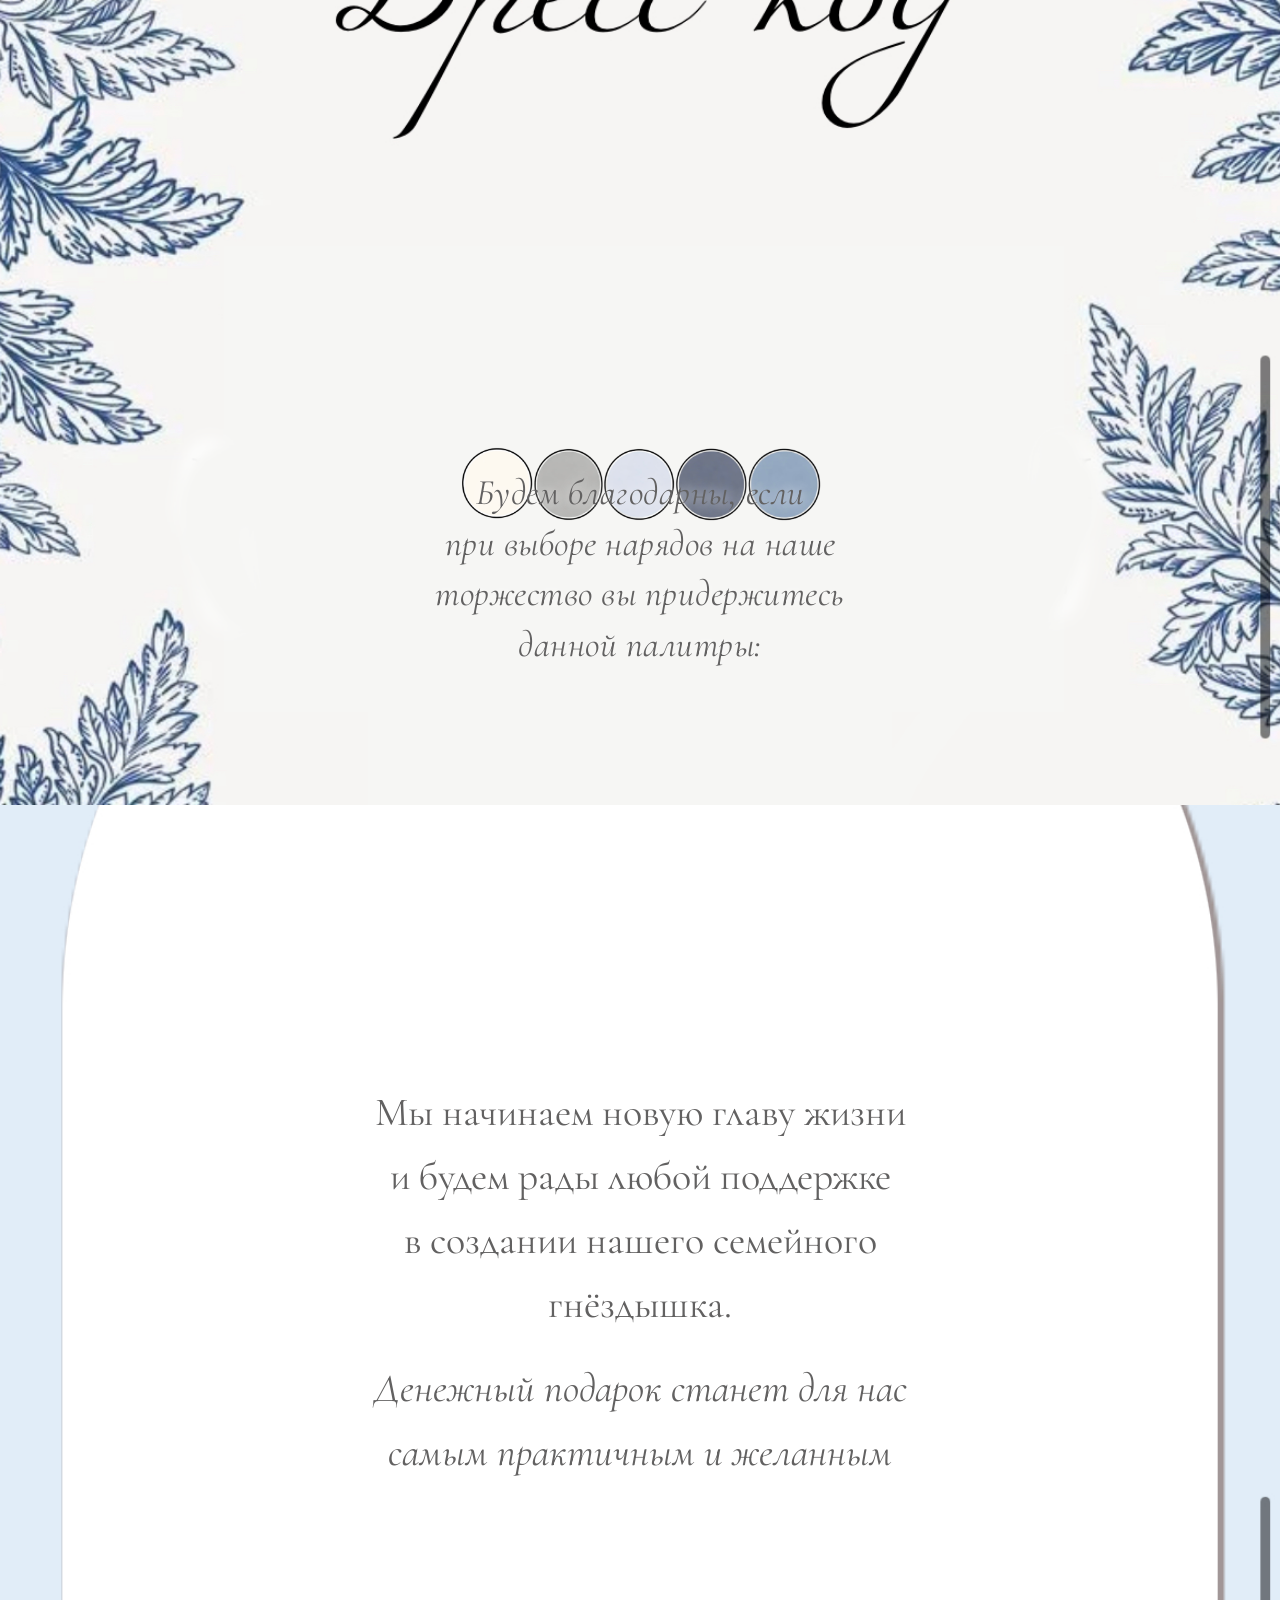
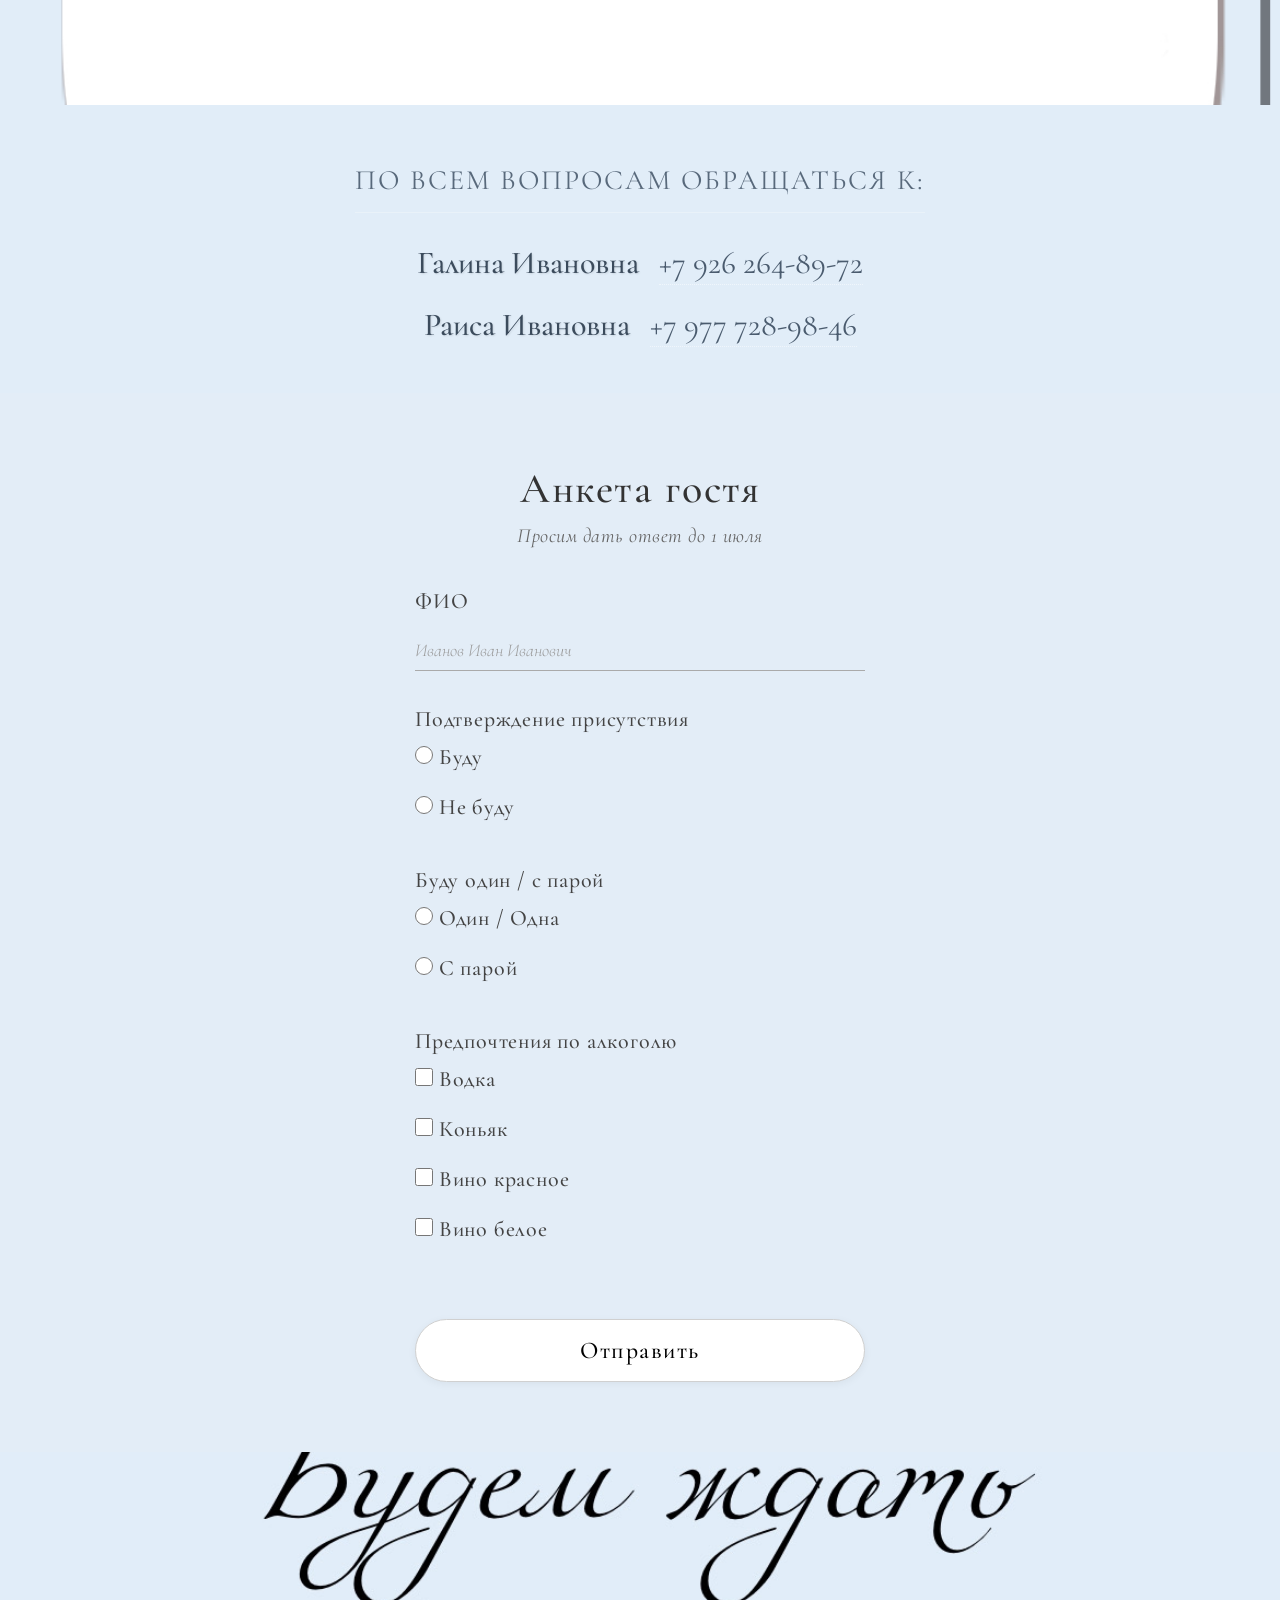
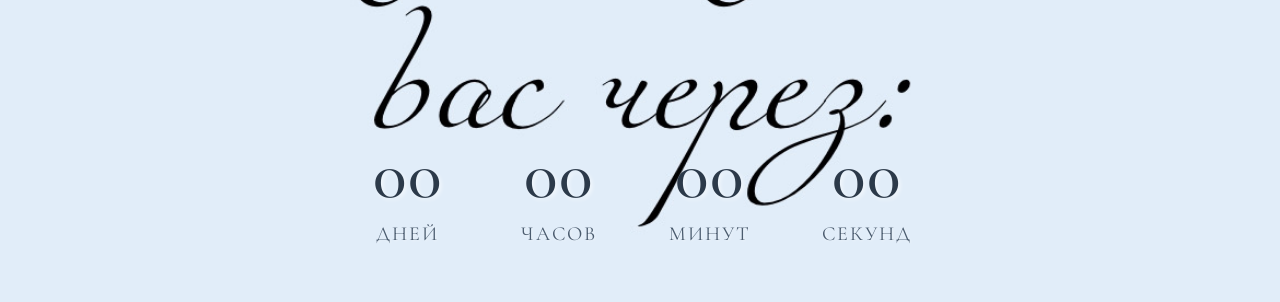
==== commit 3edb0d10: "index.html" ====
--- a/index.html
+++ b/index.html
@@ -70,8 +70,8 @@
         
         <!-- Добавляем новый текст -->
         <div class="dress-message">
-            Будем благодарны, <br>если при выборе нарядов
-            на наше торжество <br> вы придержитесь данной палитры:
+            Будем благодарны, если <br> при выборе нарядов
+            на наше <br> торжество вы придержитесь <br> данной палитры:
         </div>
     </section>
 
--- a/style.css
+++ b/style.css
@@ -214,7 +214,7 @@
     background-color: #E1EDF8;
     margin: 0;
     padding: 0;
-    margin-top: -8vh;
+    margin-top: 0vh;
 }
 
 /* ===== СЕКЦИЯ АНКЕТЫ ГОСТЯ ===== */
@@ -545,7 +545,7 @@
 
 .overlay-dress {
     position: absolute;
-    top: 55%;
+    top: 64%;
     left: 50%;
     transform: translate(-50%, -50%);
     width: 75%; /* или конкретные пиксели, например 300px */
@@ -767,8 +767,6 @@
 }
 
 
-
-
 .contacts-section {
     width: 100vw;
     min-height: 40vh;
@@ -897,7 +895,7 @@
     right: 0;
     text-align: center;
     font-family: "Cormorant Garamond", "Georgia", "Times New Roman", serif;
-    font-size: clamp(18px, 4vw, 28px);
+    font-size: clamp(22px, 5vw, 36px);
     line-height: 1.4;
     color: #626161;
     font-weight: 400;
@@ -905,7 +903,7 @@
     text-shadow: 0px 0px 12px rgba(255, 255, 255, 0.9);
     z-index: 20;
     padding: 0 20px;
-    max-width: 800px;
+    max-width: 900px;
     margin: 0 auto;
     width: 100%;
     font-style: italic; /* Легкий курсив для элегантности */
@@ -915,7 +913,7 @@
 @media (max-width: 600px) {
     .dress-message {
         bottom: 12%; /* Немно корректируем позицию */
-        font-size: clamp(16px, 3.5vw, 22px);
+        font-size: clamp(18px, 4vw, 26px);
         line-height: 1.3;
         padding: 0 15px;
     }
@@ -923,8 +921,8 @@
 
 @media (max-width: 400px) {
     .dress-message {
-        bottom: 49%;
-        font-size: 15px;
+        bottom: 42%;
+        font-size: 21px;
     }
 }
 
@@ -940,4 +938,4 @@
     padding: 0;
     margin-top: -5vh;
     overflow: hidden; /* Чтобы ничего не вылезало за пределы */
-}+}
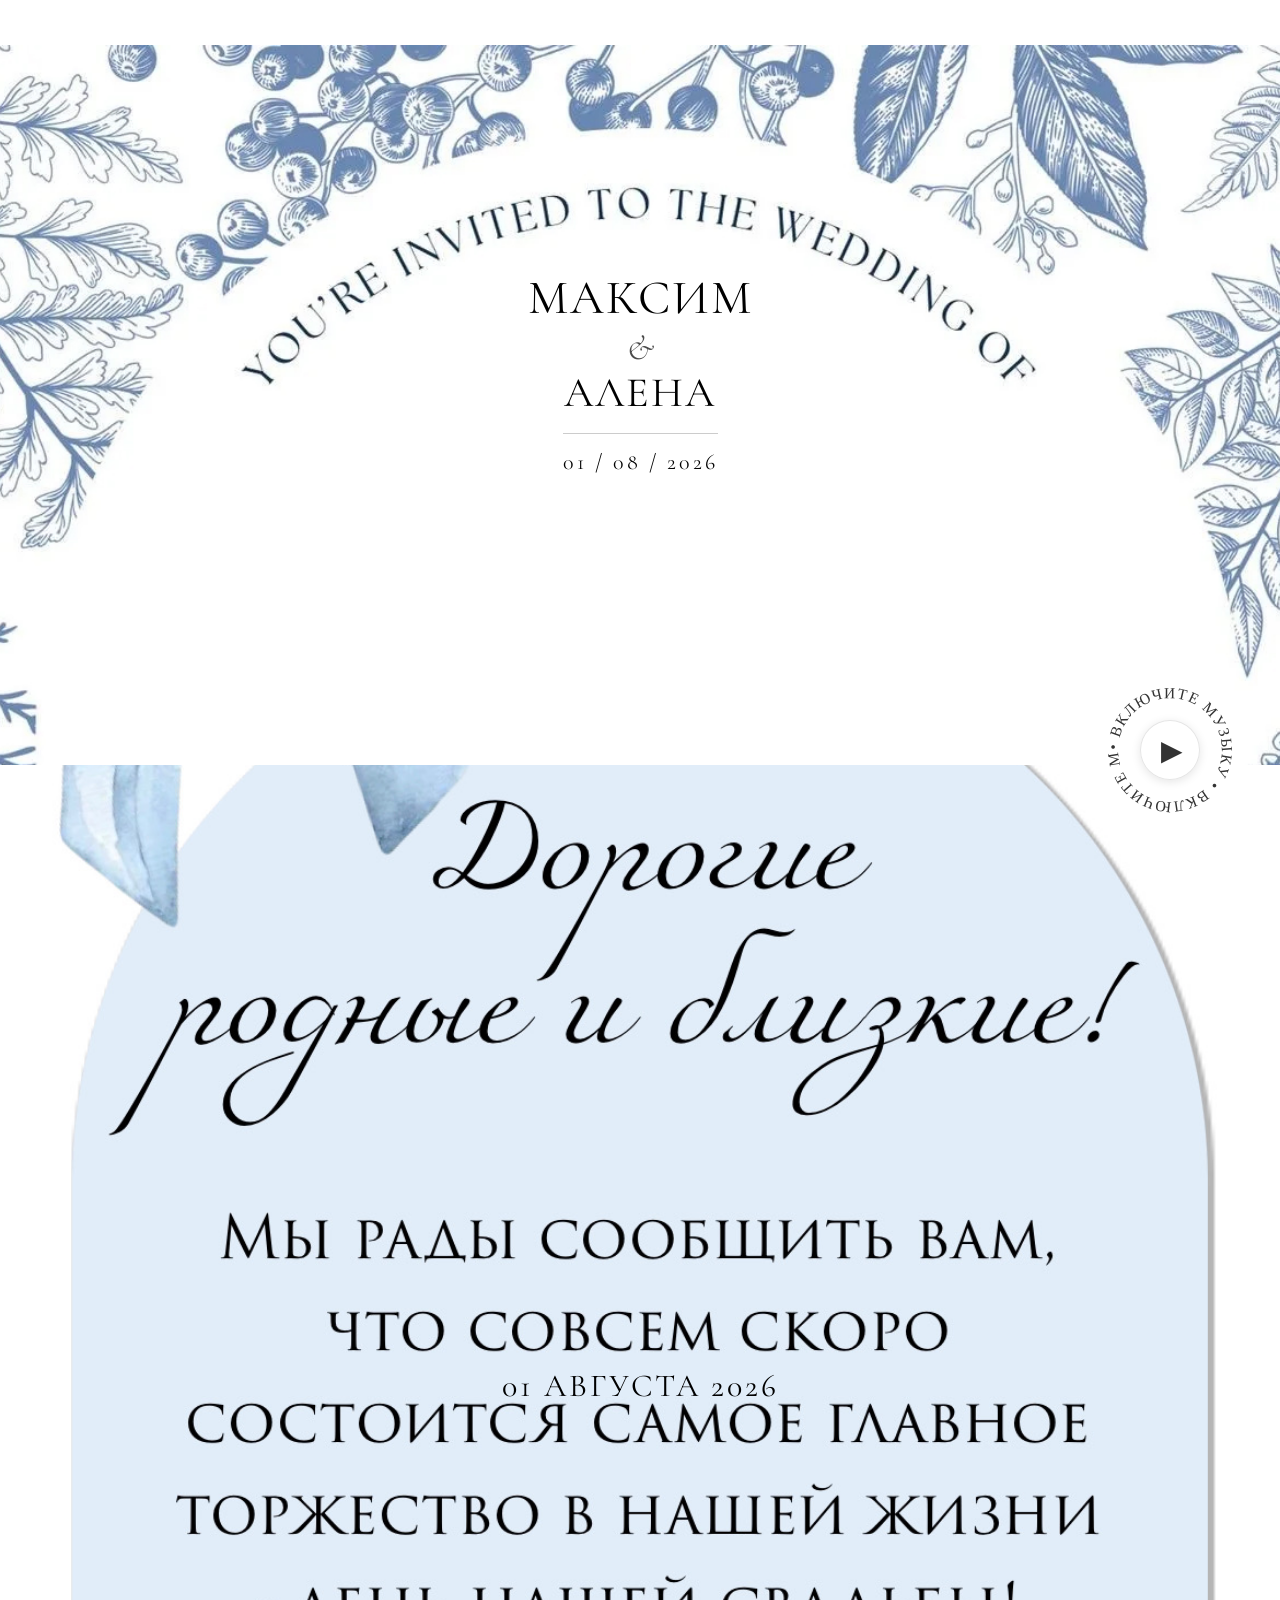
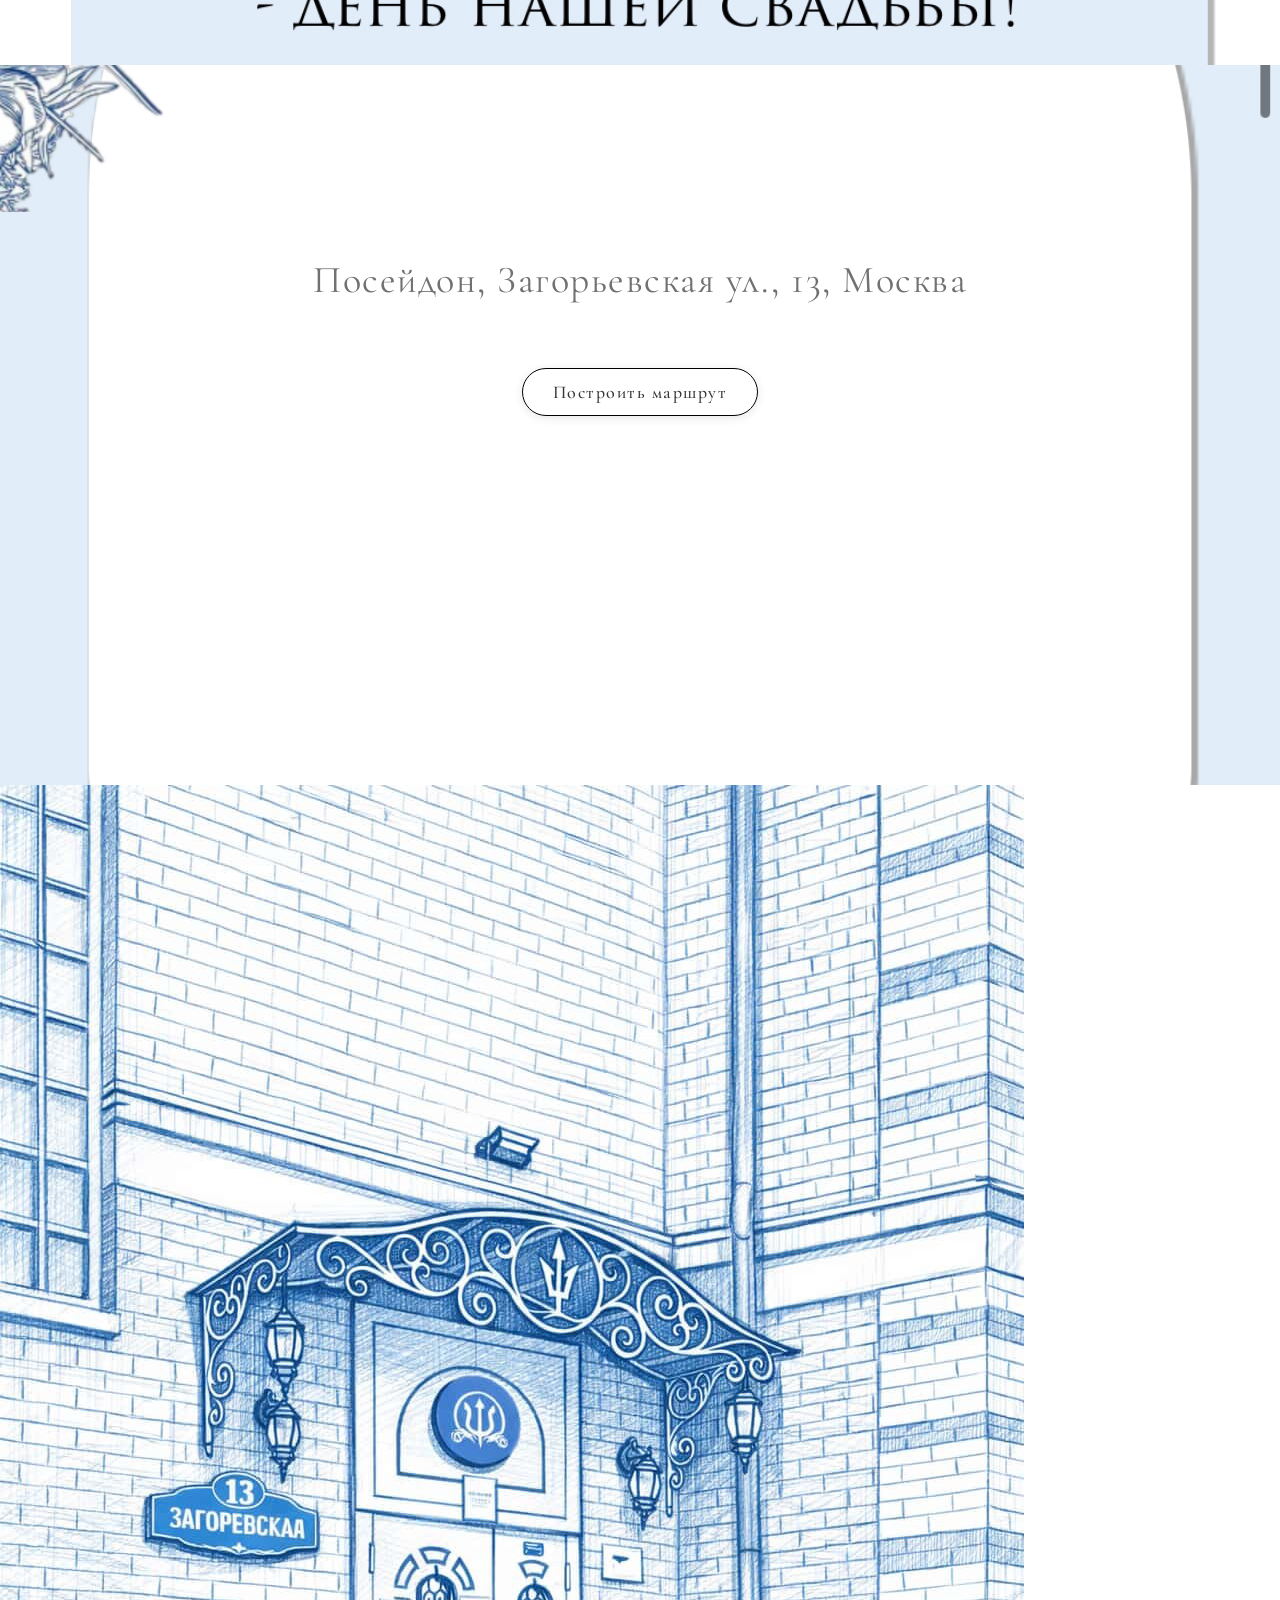
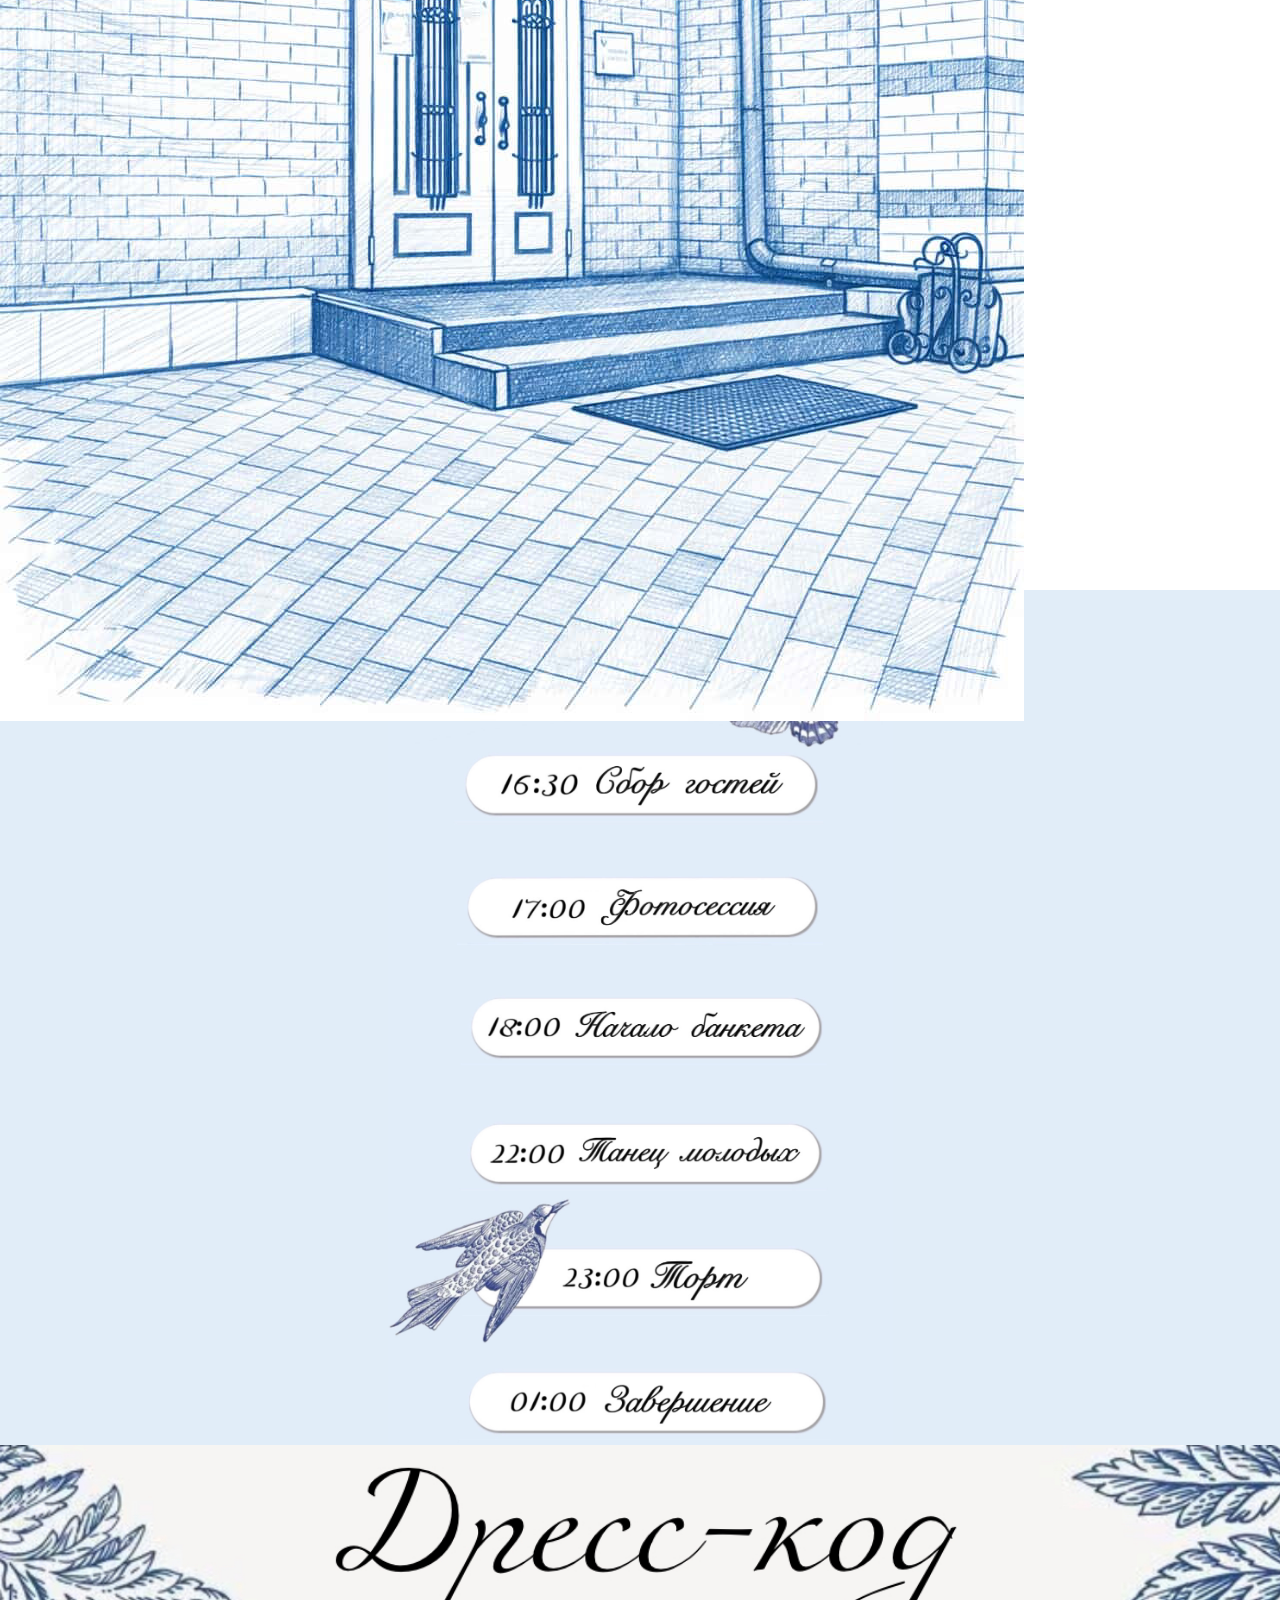
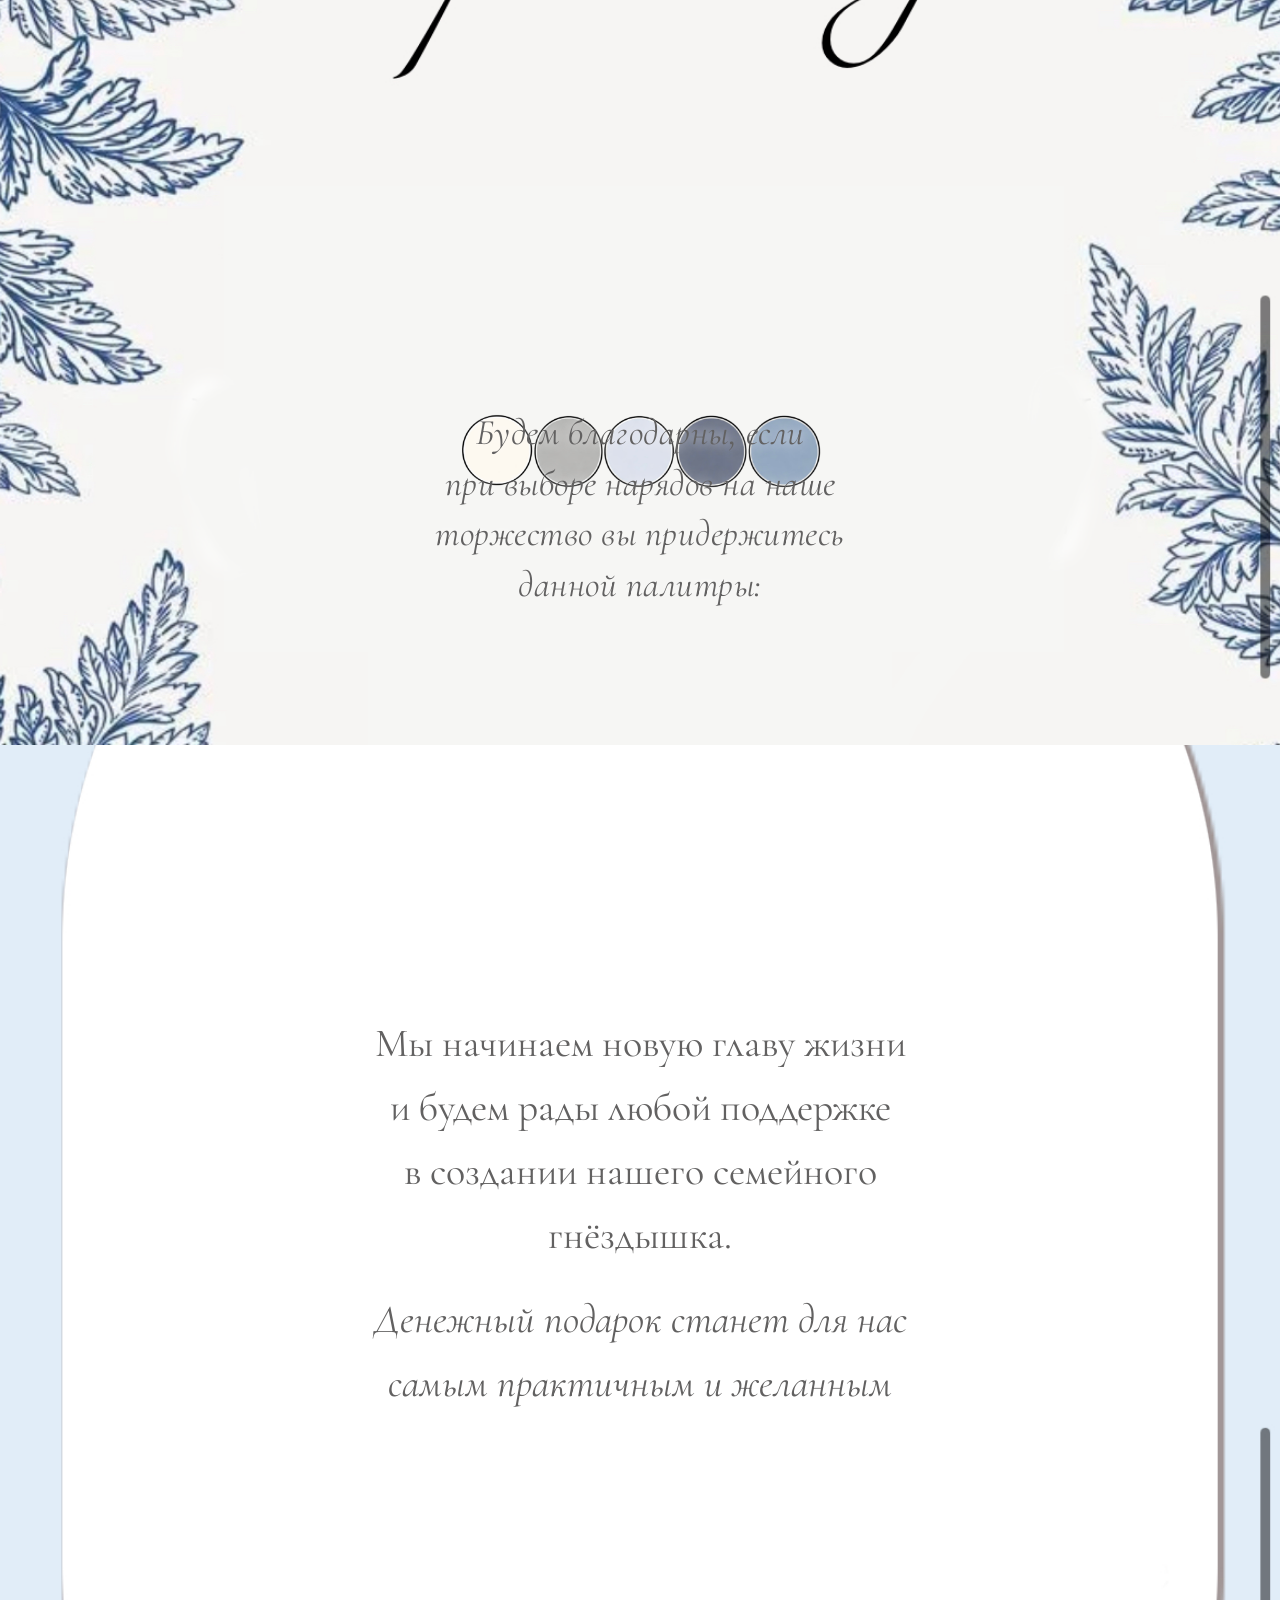
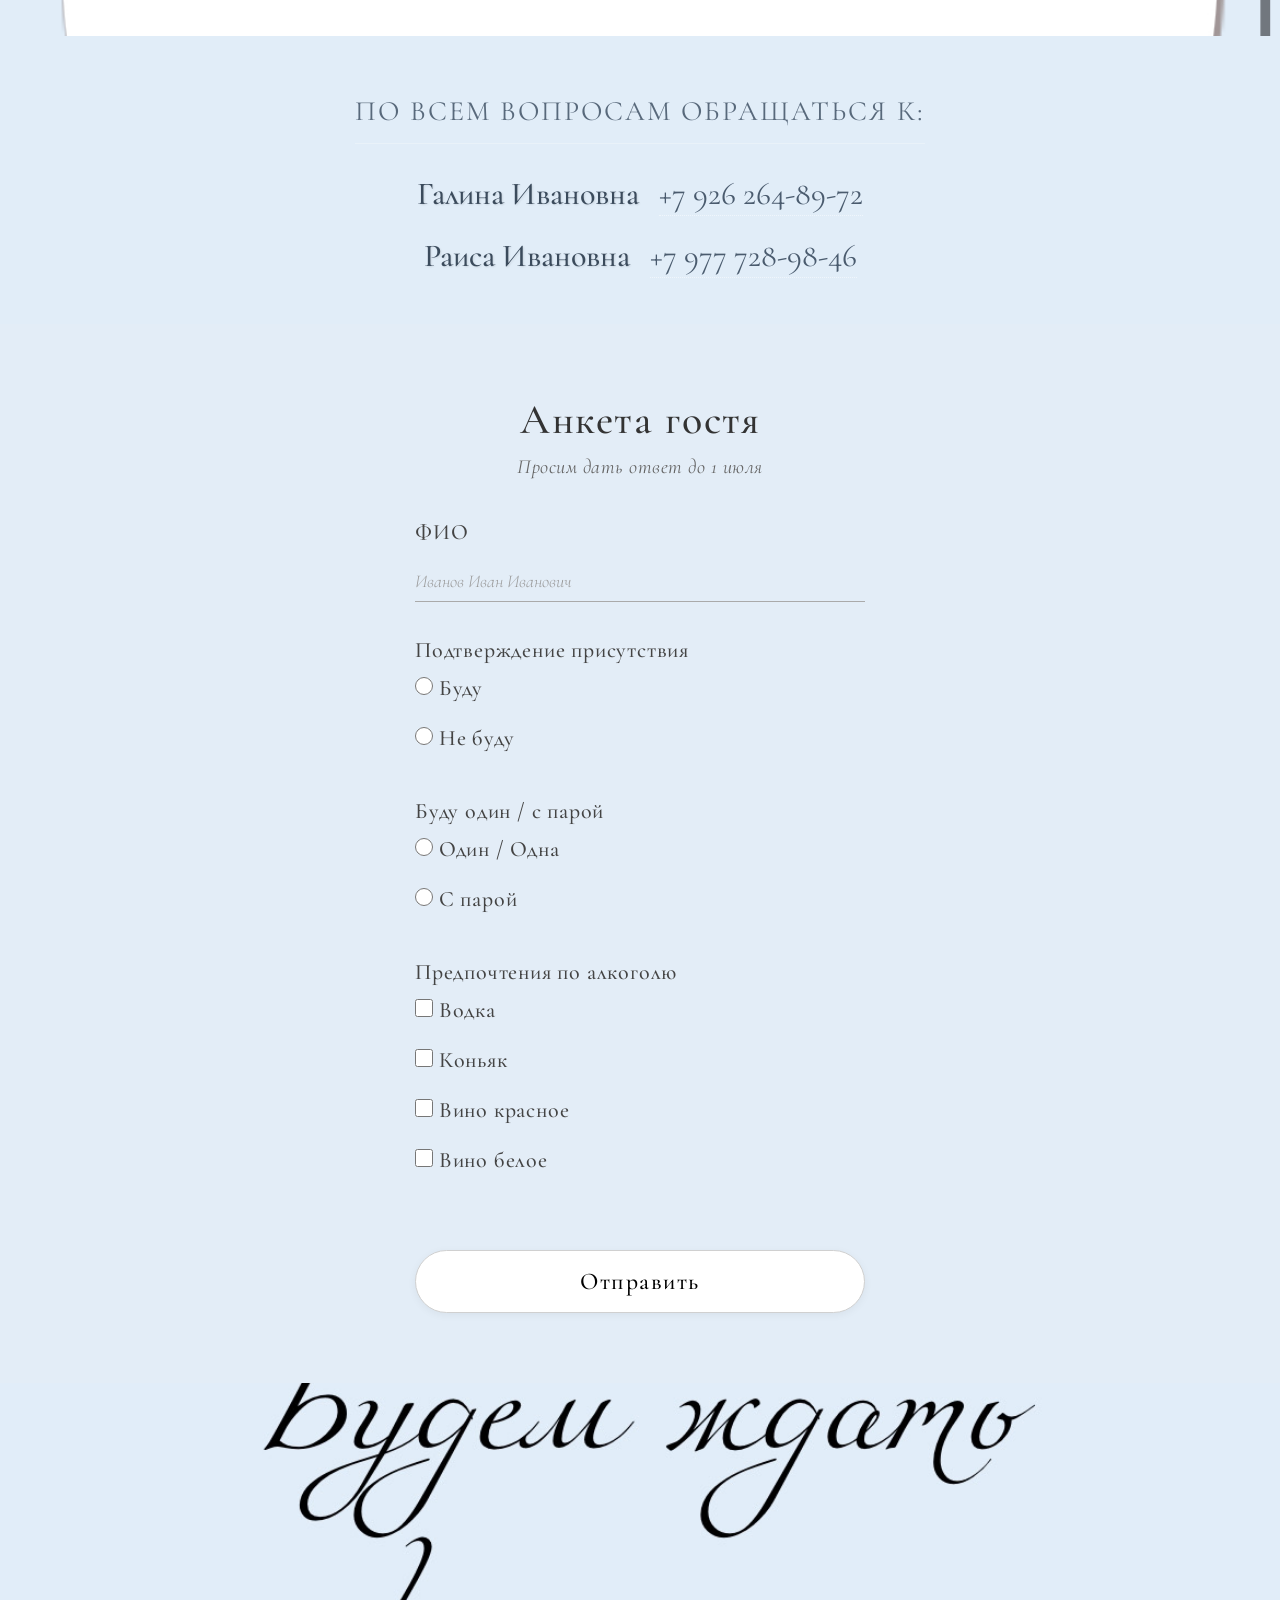
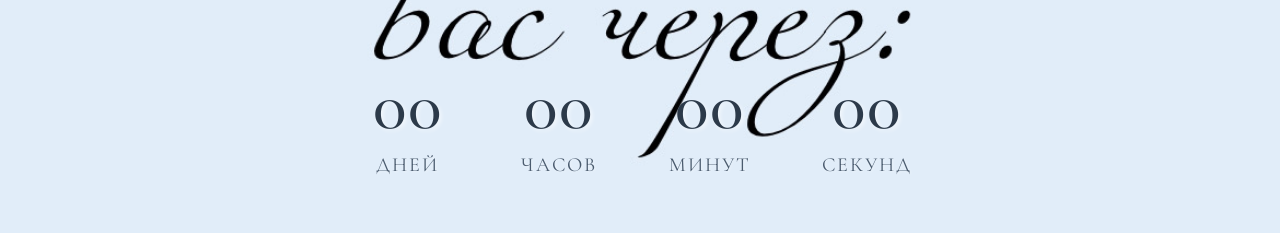
==== commit b5ac5942: "index.html" ====
--- a/index.html
+++ b/index.html
@@ -58,6 +58,10 @@
             Построить маршрут
         </a>
         </div>
+    </section>
+
+    <section class="location-section">
+        <img src="loc.JPG" alt="Location photo" class="location-full-image">
     </section>
 
     <!-- Четвёртая секция (фото 4.png) -->
--- a/style.css
+++ b/style.css
@@ -214,7 +214,7 @@
     background-color: #E1EDF8;
     margin: 0;
     padding: 0;
-    margin-top: 0vh;
+    margin-top: -1vh;
 }
 
 /* ===== СЕКЦИЯ АНКЕТЫ ГОСТЯ ===== */
@@ -545,7 +545,7 @@
 
 .overlay-dress {
     position: absolute;
-    top: 64%;
+    top: 67%;
     left: 50%;
     transform: translate(-50%, -50%);
     width: 75%; /* или конкретные пиксели, например 300px */
@@ -921,7 +921,7 @@
 
 @media (max-width: 400px) {
     .dress-message {
-        bottom: 42%;
+        bottom: 41%;
         font-size: 21px;
     }
 }
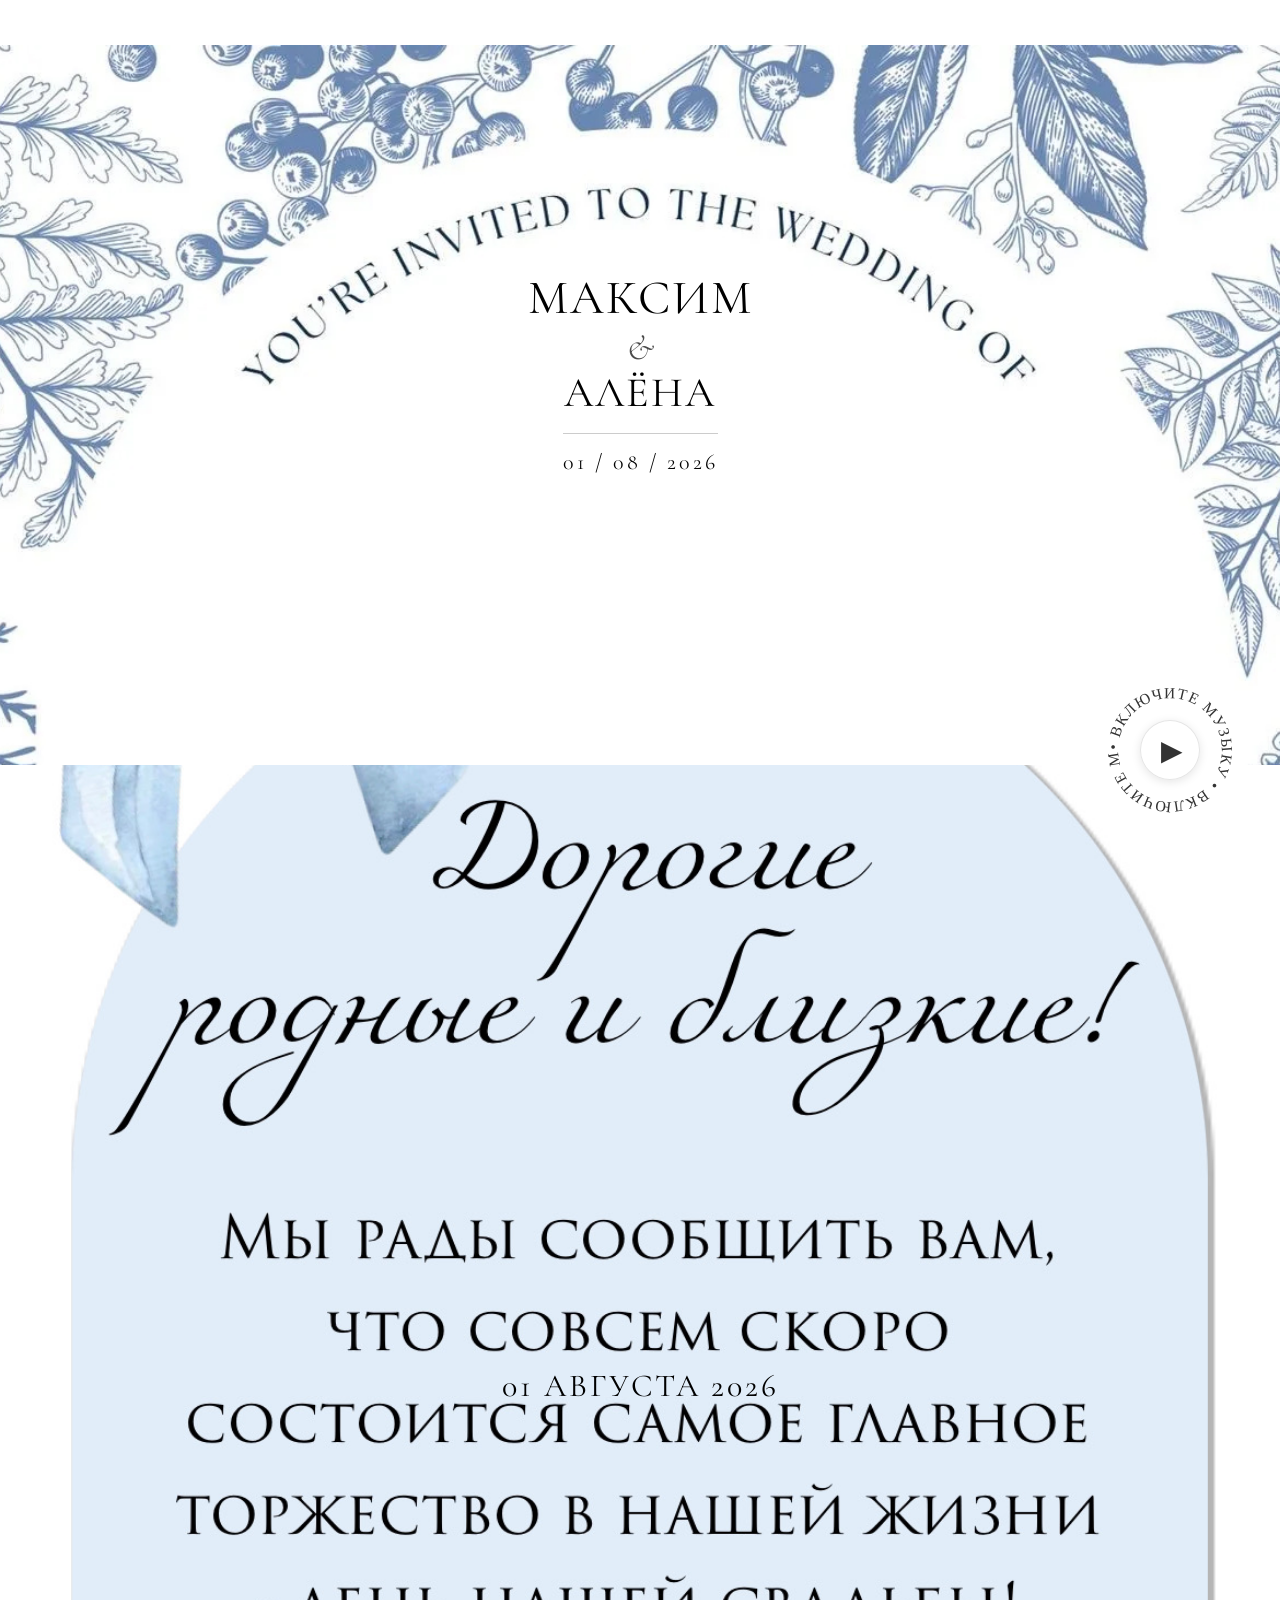
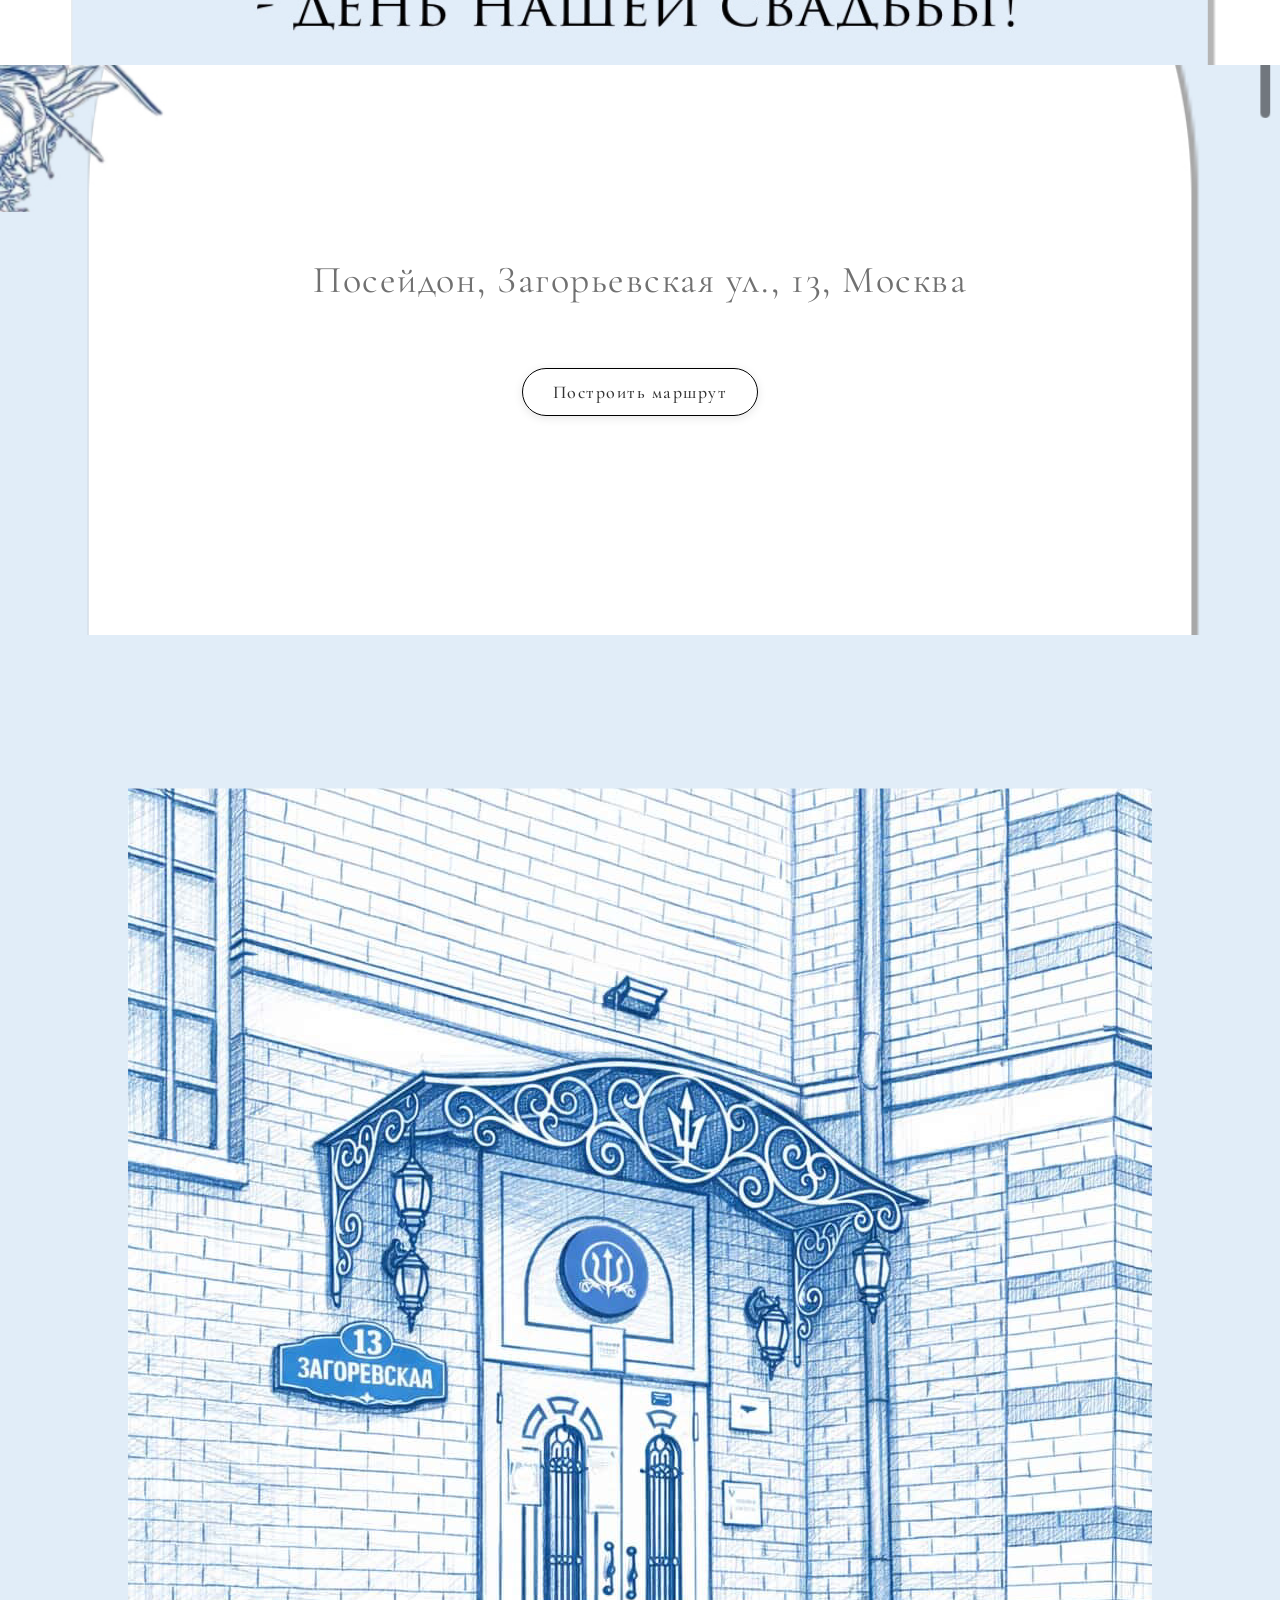
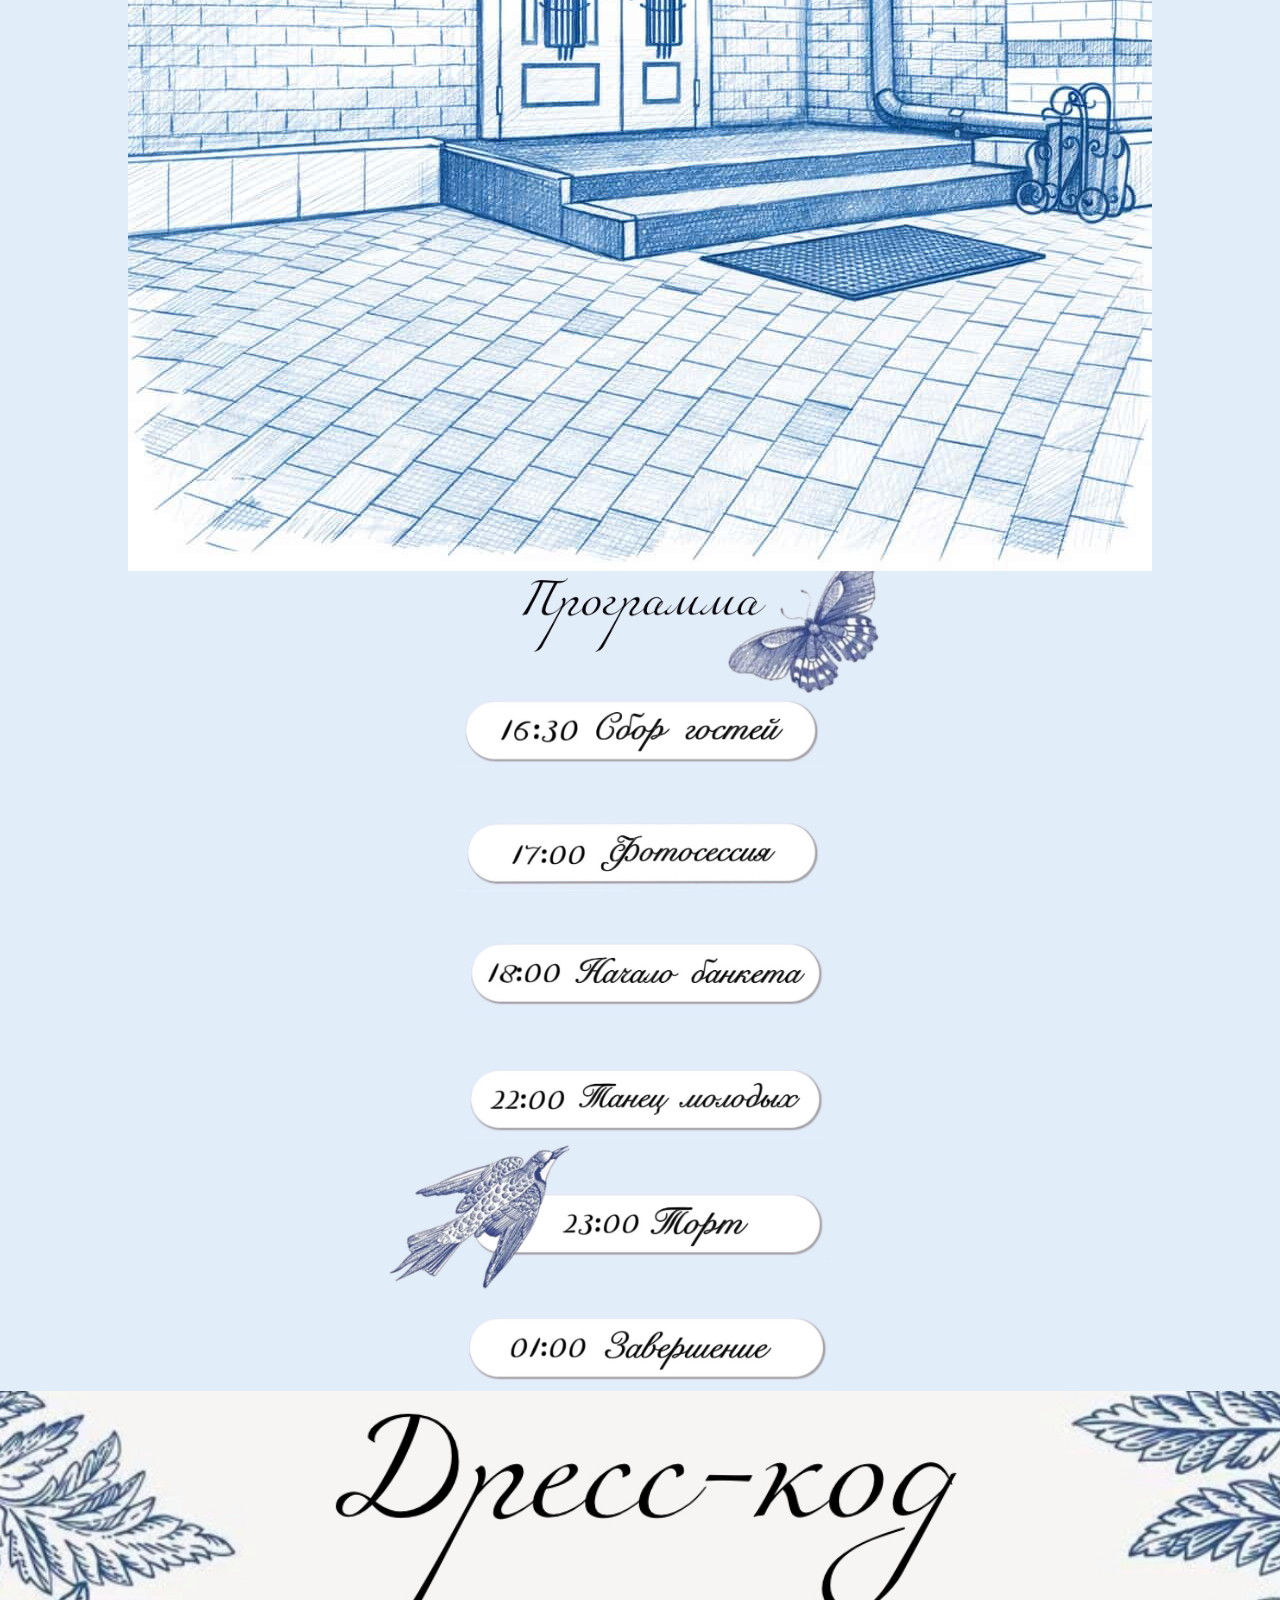
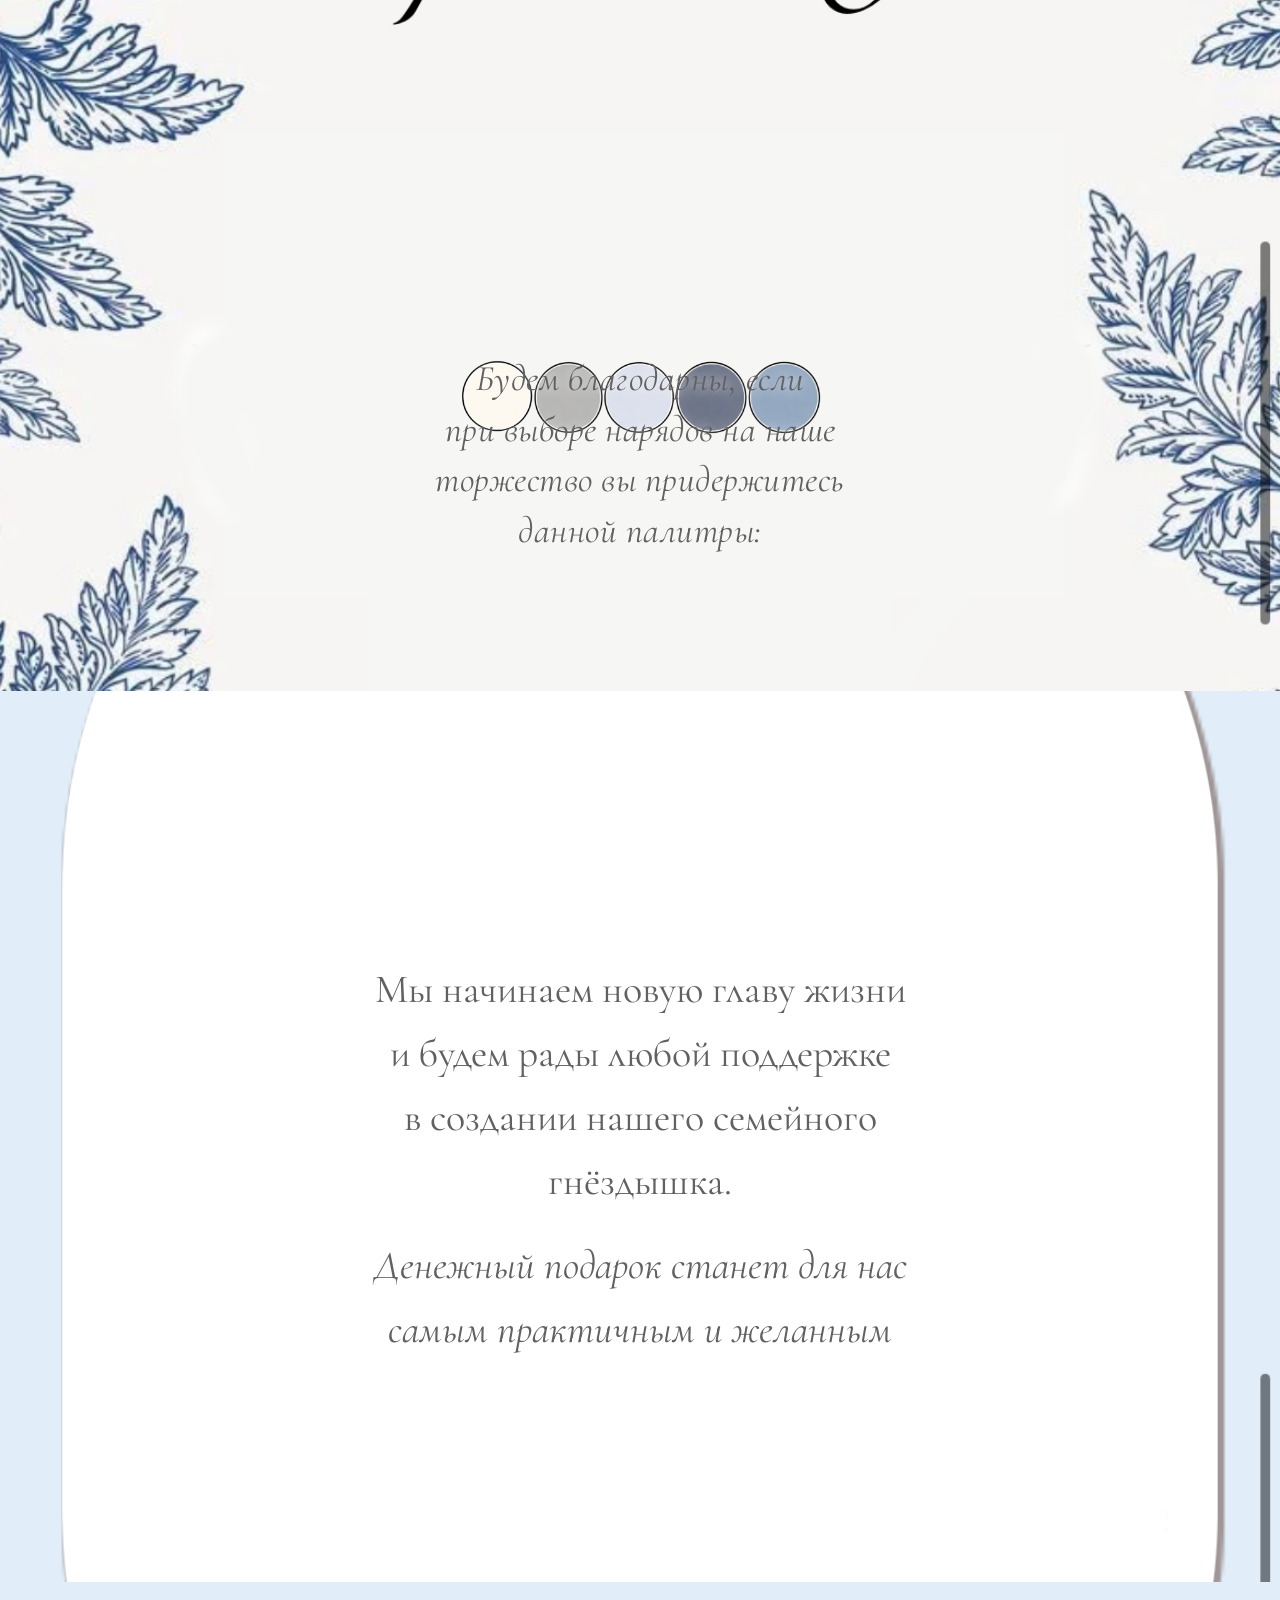
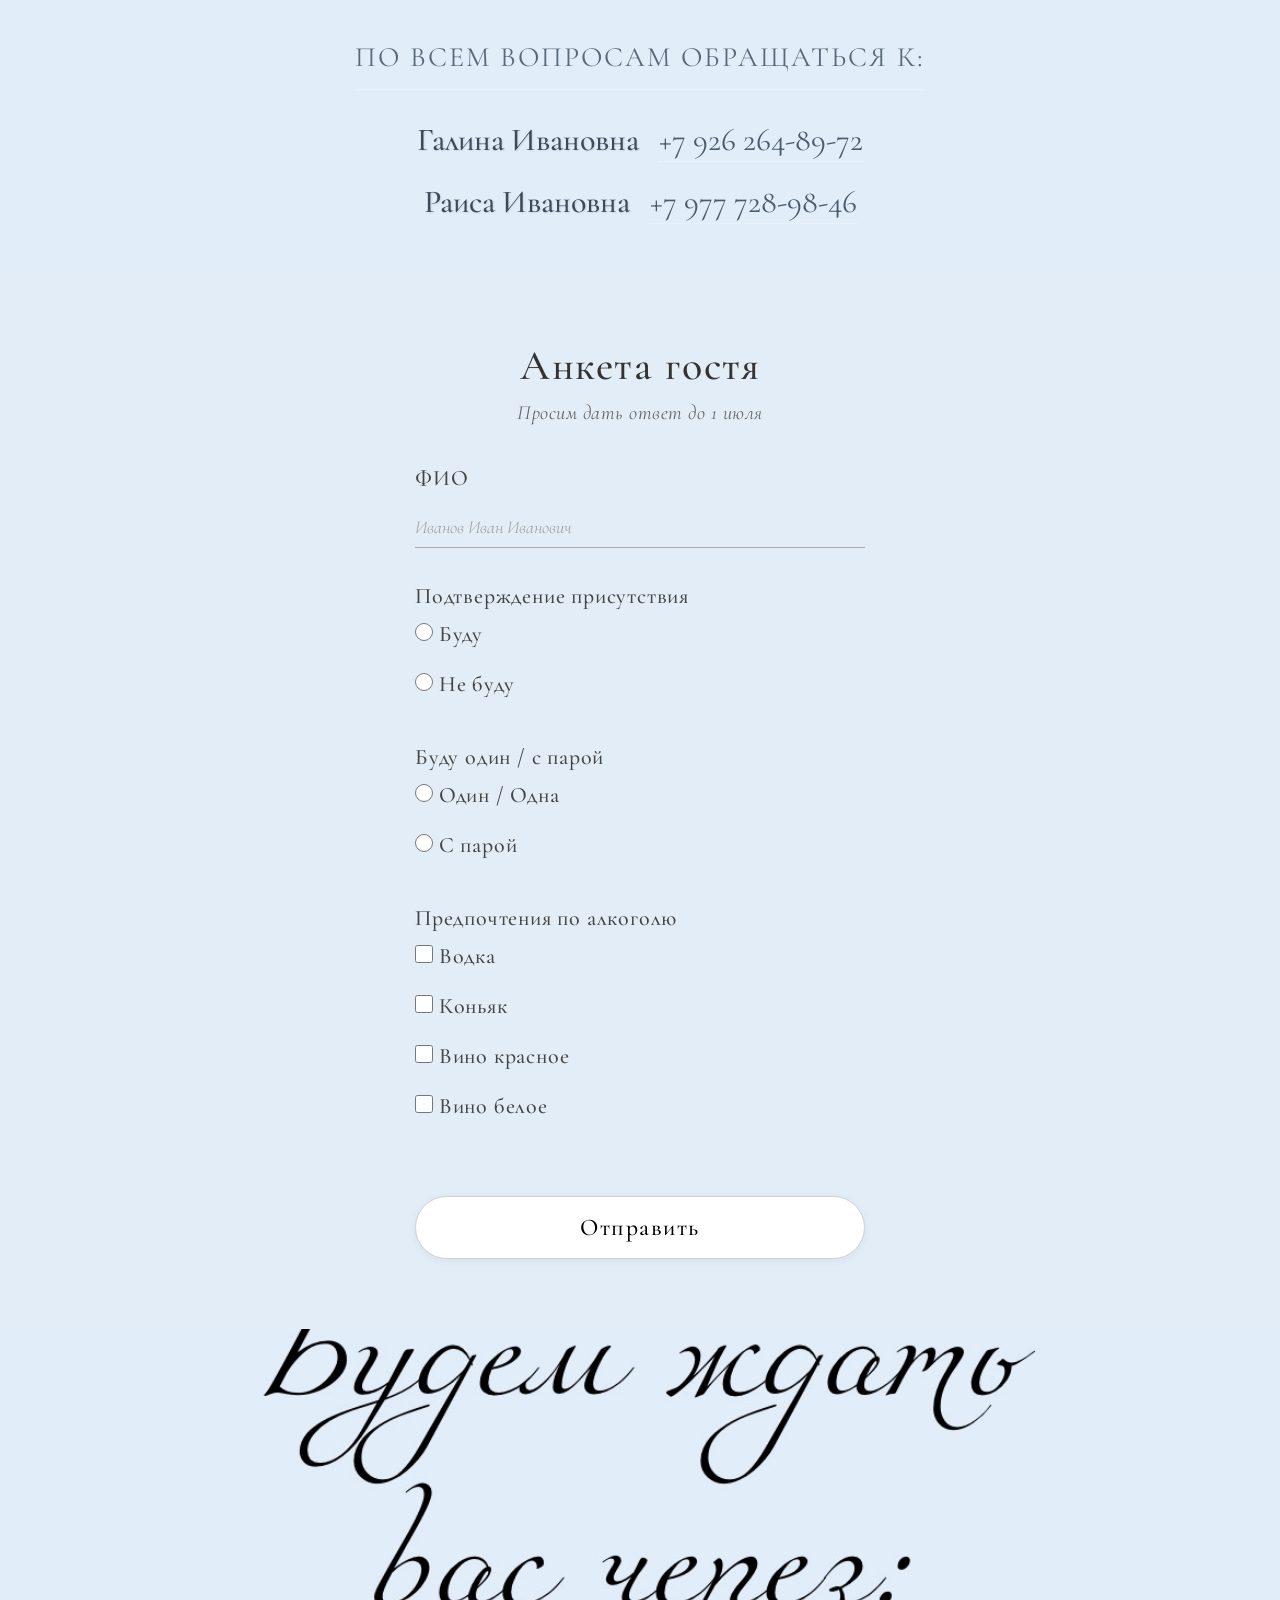
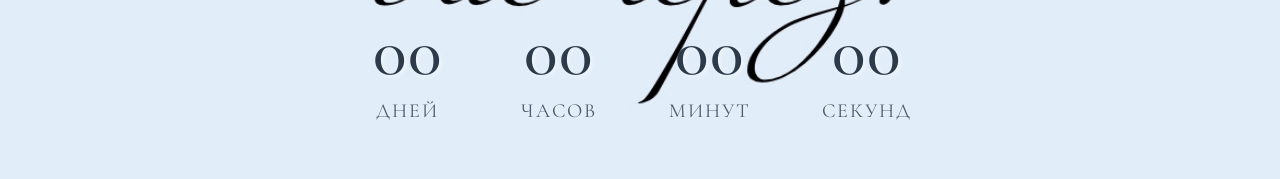
==== commit c89eed7a: "index.html" ====
--- a/index.html
+++ b/index.html
@@ -4,7 +4,7 @@
     <meta name="viewport" content="width=device-width, initial-scale=1.0, maximum-scale=5.0, user-scalable=yes">
     <meta charset="UTF-8">
     <meta name="viewport" content="width=device-width, initial-scale=1.0, maximum-scale=1.0, user-scalable=yes">
-    <title>Максим & Алена</title>
+    <title>Максим & Алёна</title>
     <link rel="stylesheet" href="style.css">
 
      <link rel="preconnect" href="https://fonts.googleapis.com">
@@ -17,7 +17,7 @@
         <div class="content">
             <h1>Максим</h1>
             <p class="ampersand">&</p>
-            <h2>Алена</h2>
+            <h2>Алёна</h2>
             <p class="date">01 / 08 / 2026</p>
         </div>
         
@@ -196,3 +196,4 @@
 </html>
 
 
+
--- a/style.css
+++ b/style.css
@@ -939,3 +939,60 @@
     margin-top: -5vh;
     overflow: hidden; /* Чтобы ничего не вылезало за пределы */
 }
+
+
+/* ===== НОВАЯ СЕКЦИЯ С ФОТО LOC ===== */
+.location-section {
+    width: 100vw;
+    display: flex;
+    align-items: center;
+    justify-content: center;
+    margin: 0;
+    padding: 0;
+    background-color: #e1edf8; /* Тот же фон на всякий случай */
+    line-height: 0; /* Убираем возможные отступы у inline-элементов */
+    margin-top: -150px;
+    margin-bottom: 100px;
+}
+
+.location-full-image {
+    width: 80%;
+    height: auto;
+    clip-path: inset(10% 0 0 0); /* обрезать сверху 10% */
+    display: block;
+}
+
+/* Убирает синее/серое выделение при нажатии на мобильных */
+* {
+    -webkit-tap-highlight-color: transparent;
+    -webkit-touch-callout: none;
+    -webkit-user-select: none;
+    -khtml-user-select: none;
+    -moz-user-select: none;
+    -ms-user-select: none;
+    user-select: none;
+}
+
+/* Для интерактивных элементов дополнительно */
+button,
+a,
+input[type="button"],
+input[type="submit"],
+.route-button,
+.submit-btn,
+.play-triangle,
+.pause-button,
+.contact-phone {
+    -webkit-tap-highlight-color: transparent !important;
+    outline: none !important;
+}
+
+/* Убирает стандартный outline при фокусе (но оставляет для accessibility — можно закомментировать) */
+:focus {
+    outline: none !important;
+}
+
+/* Для клавиатурной навигации (если нужно сохранить доступность) */
+:focus-visible {
+    outline: 1px solid #a5b8ce !important;
+}
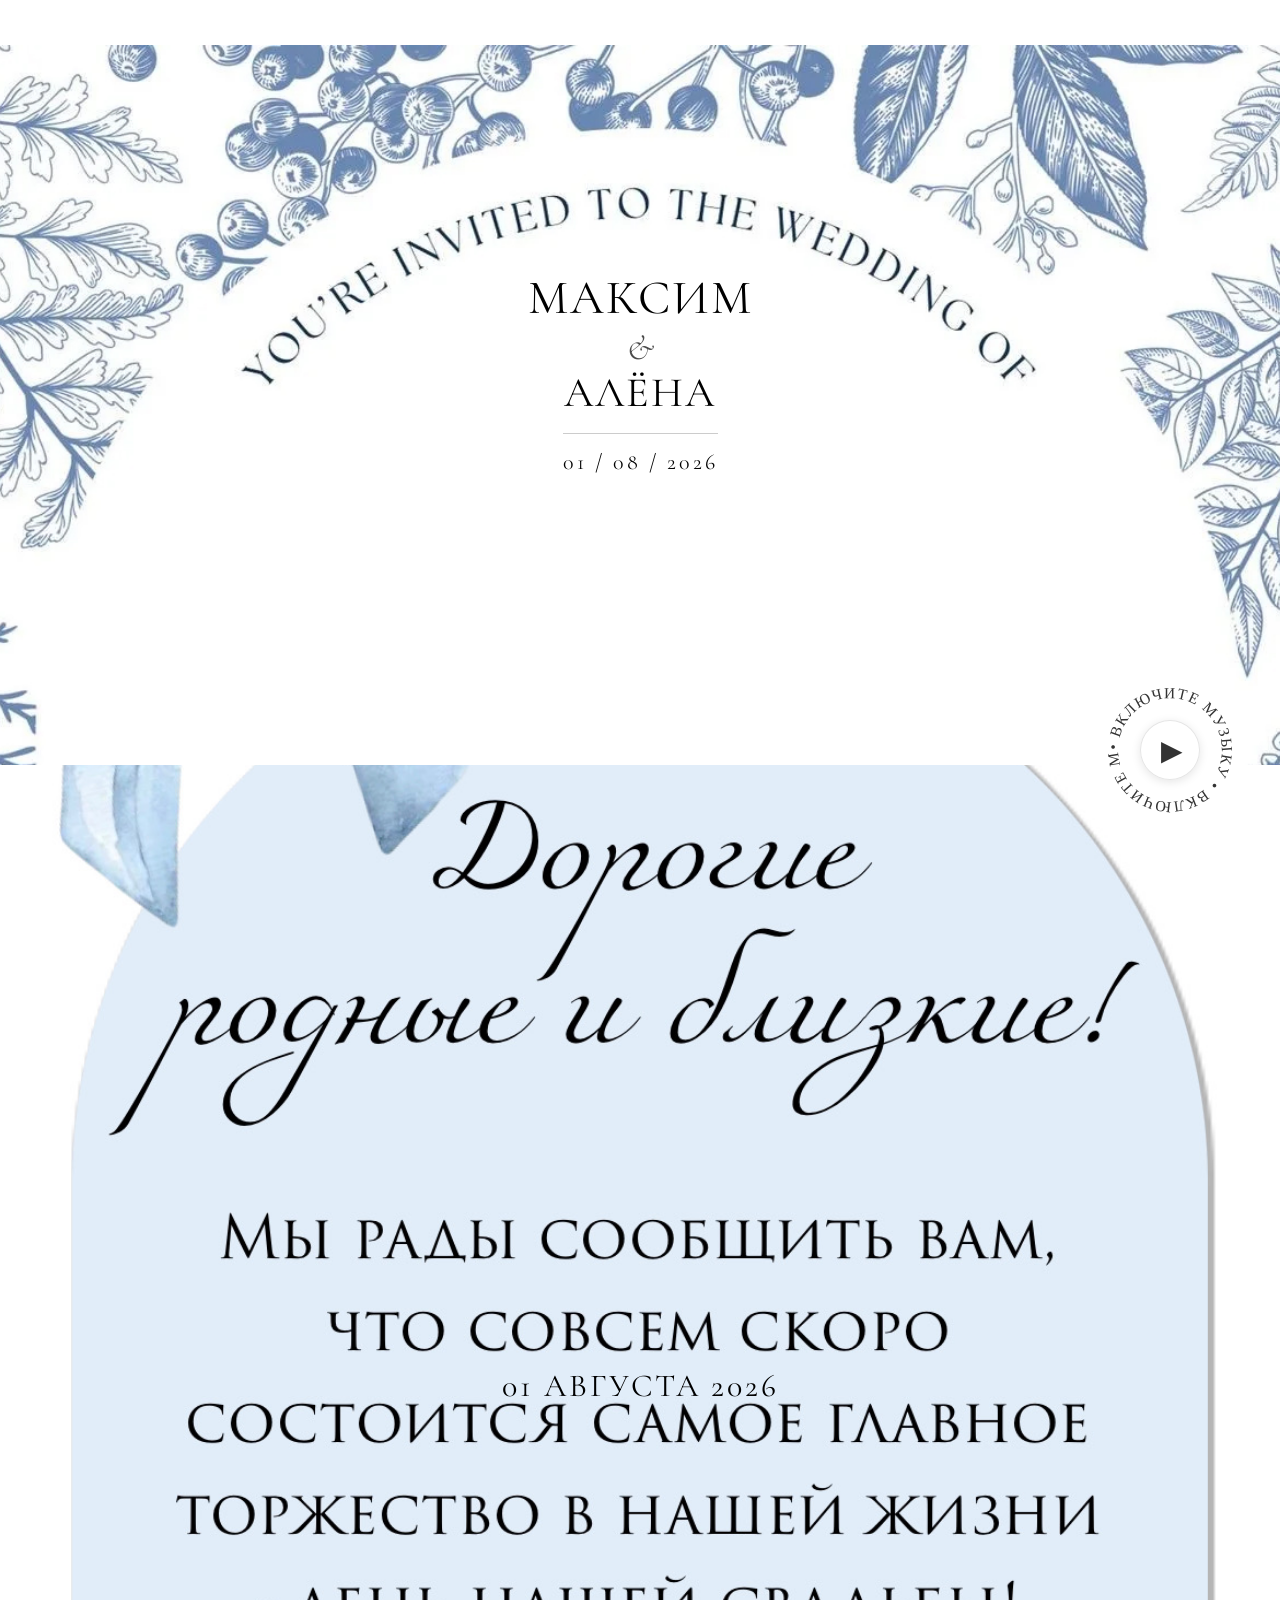
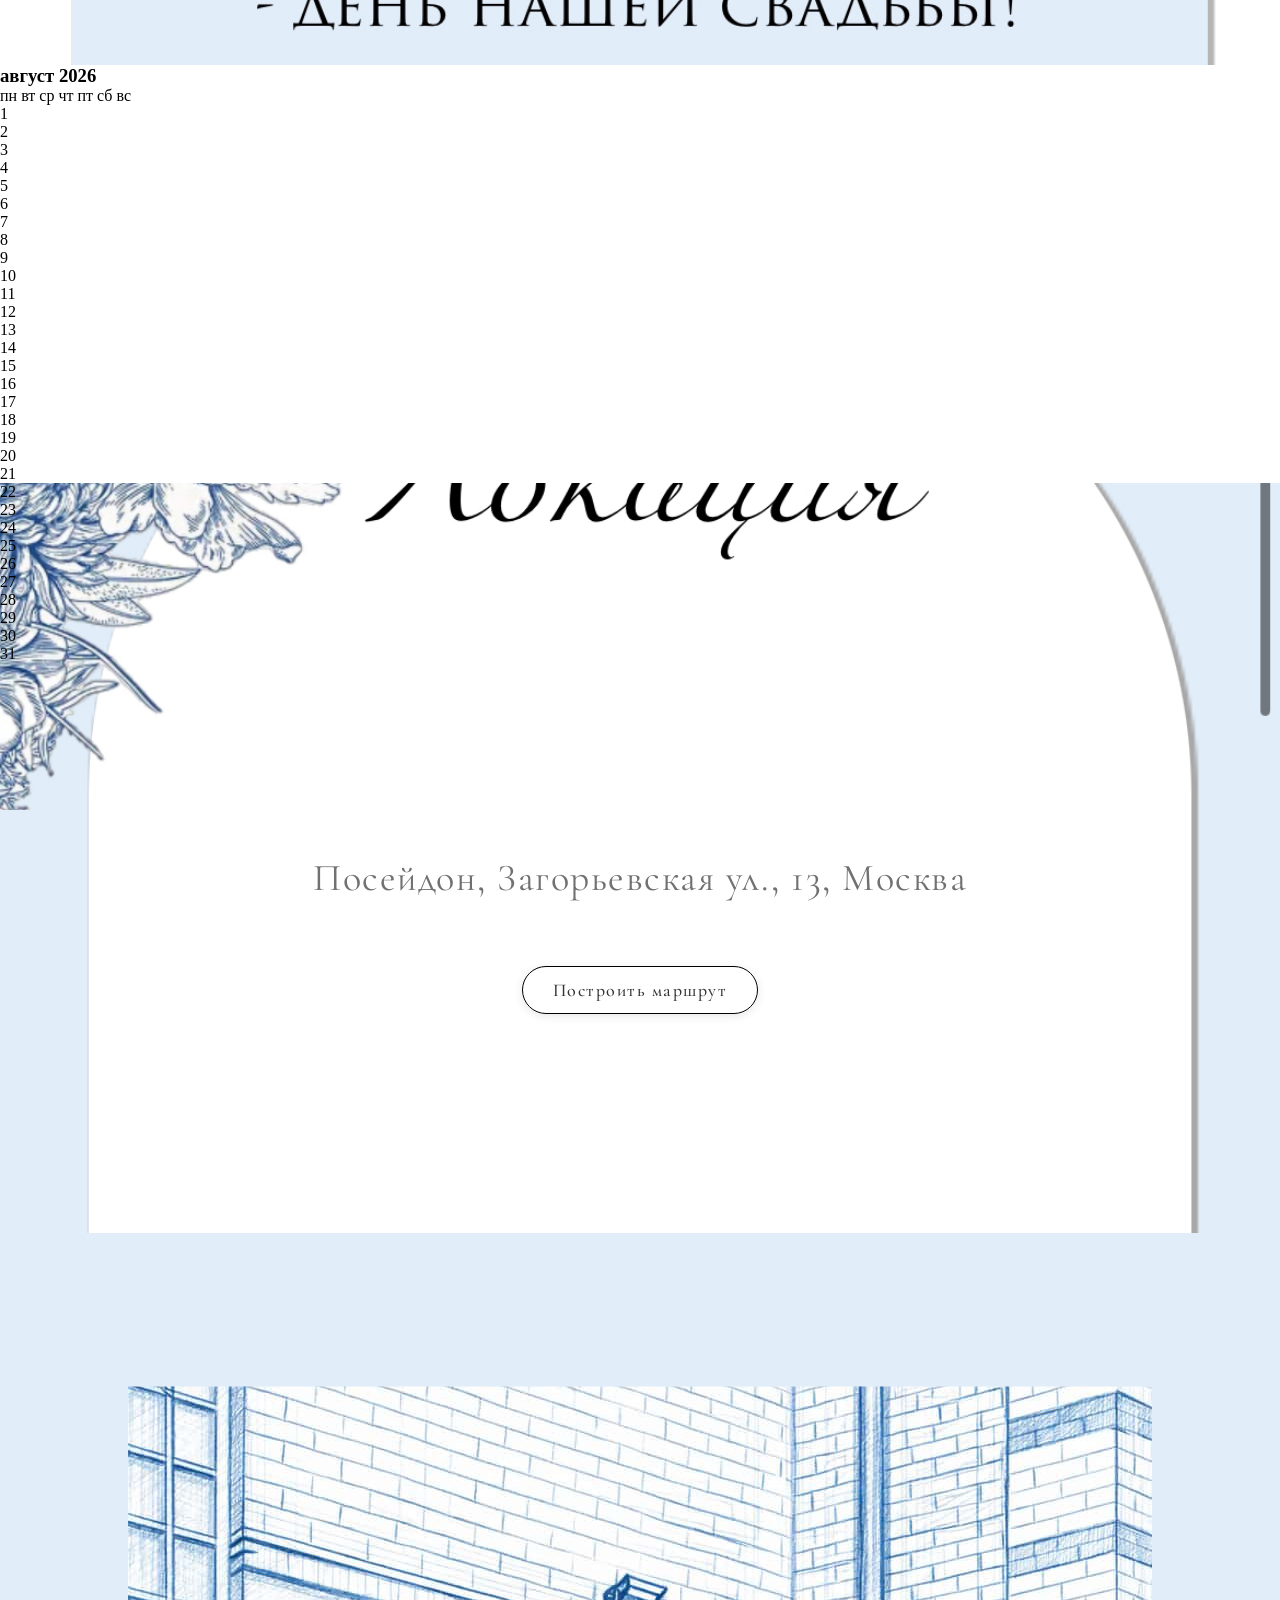
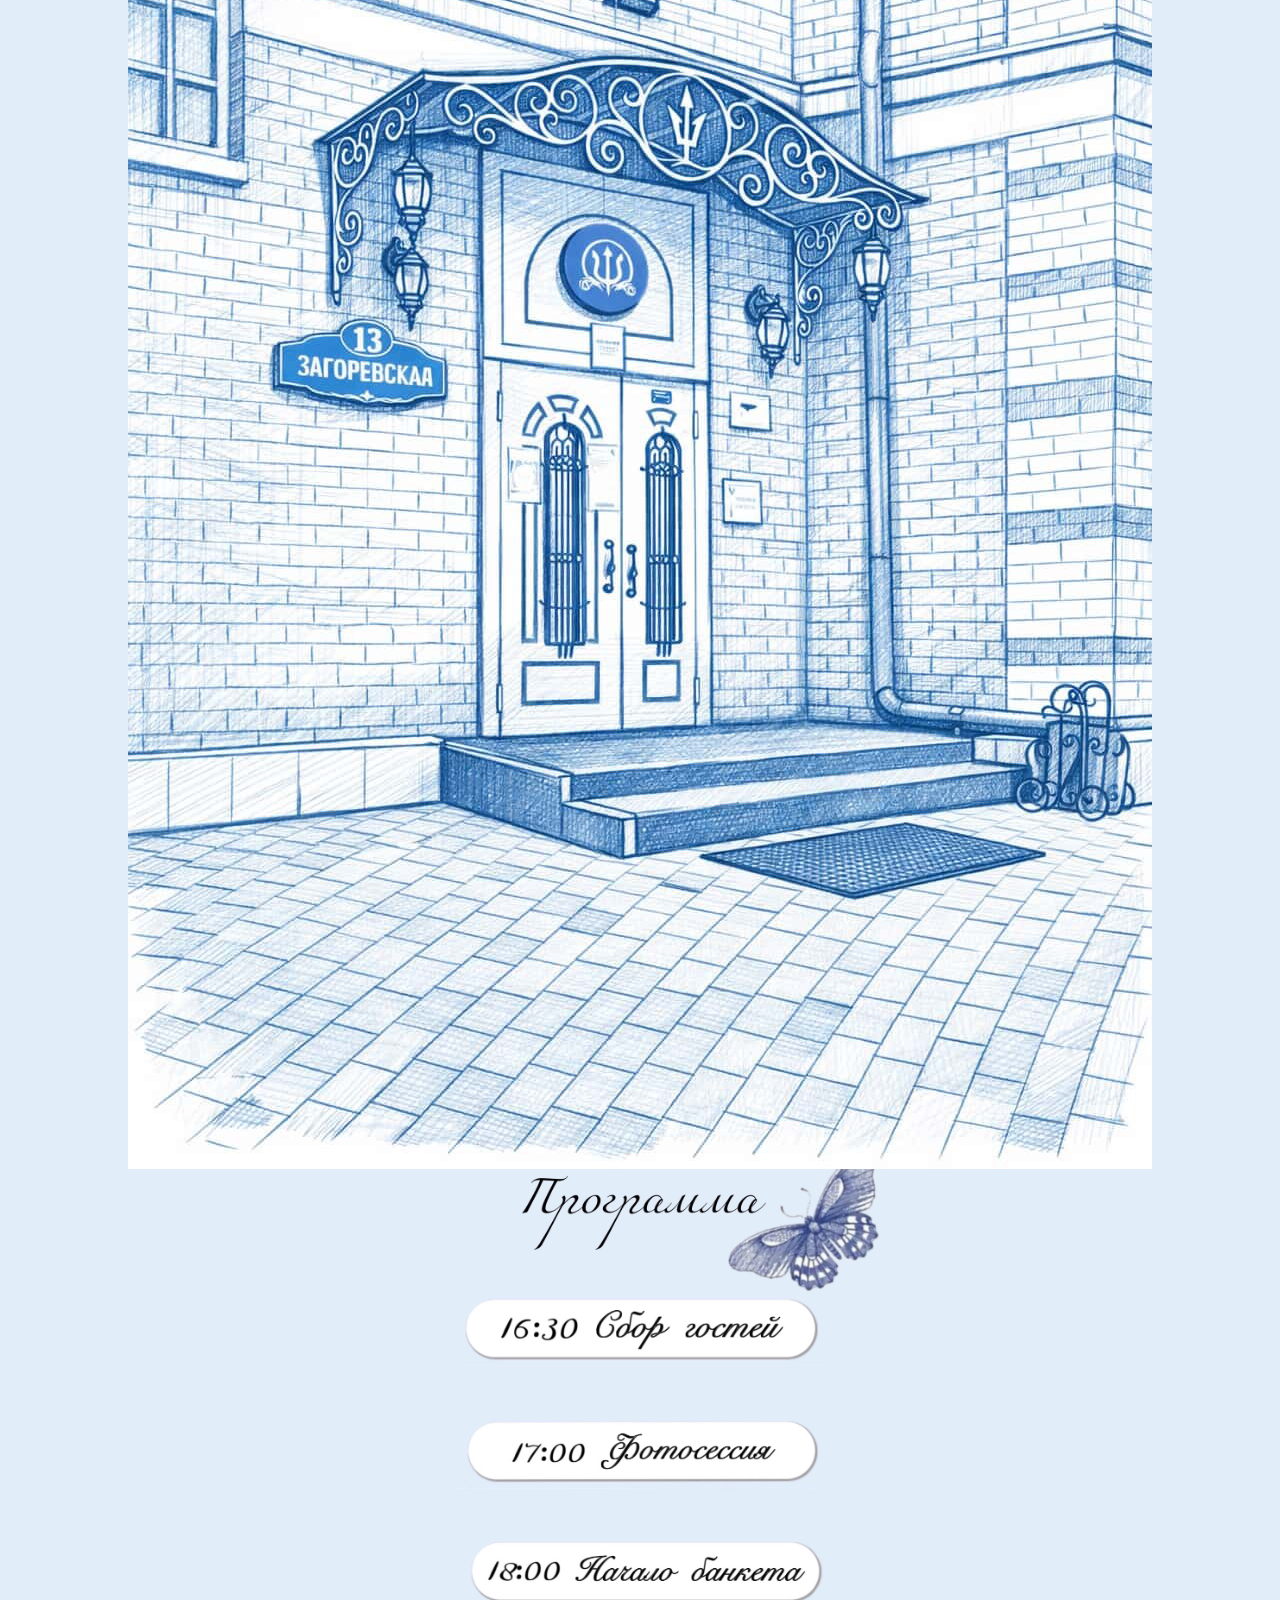
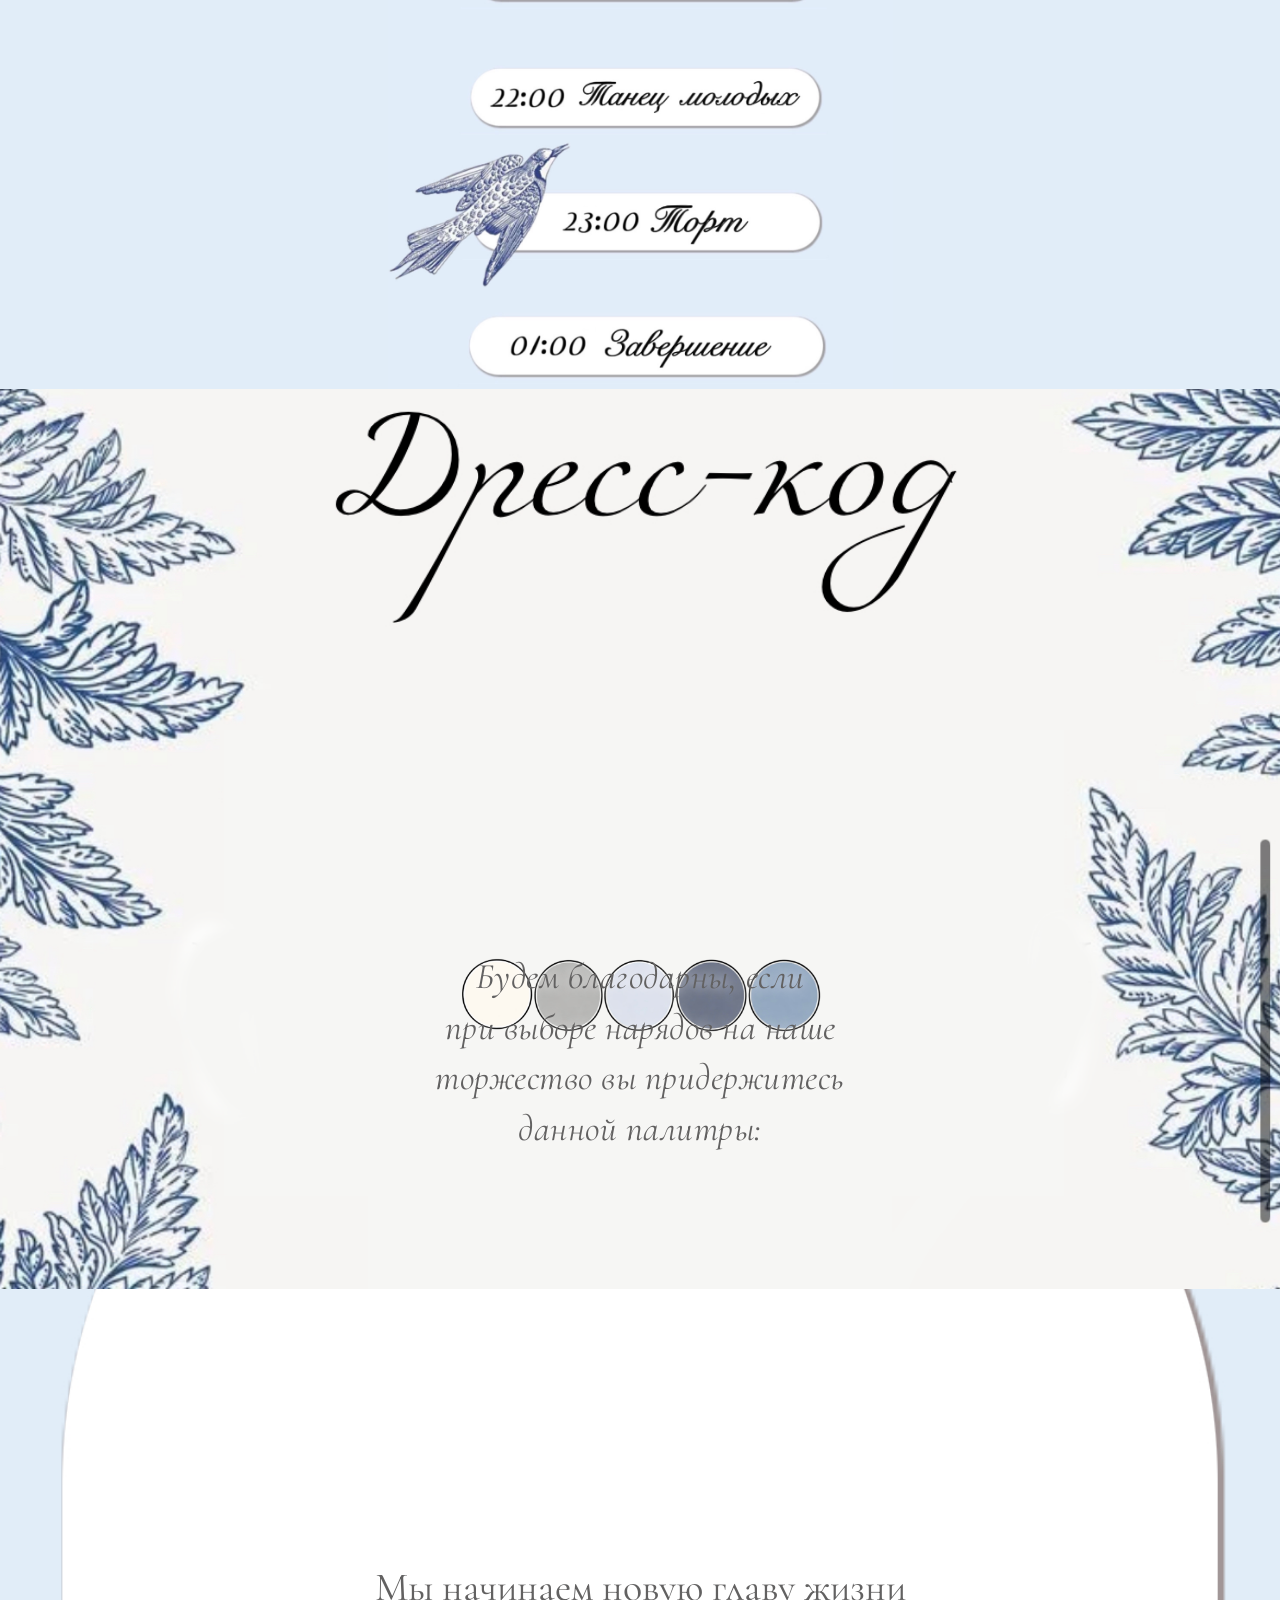
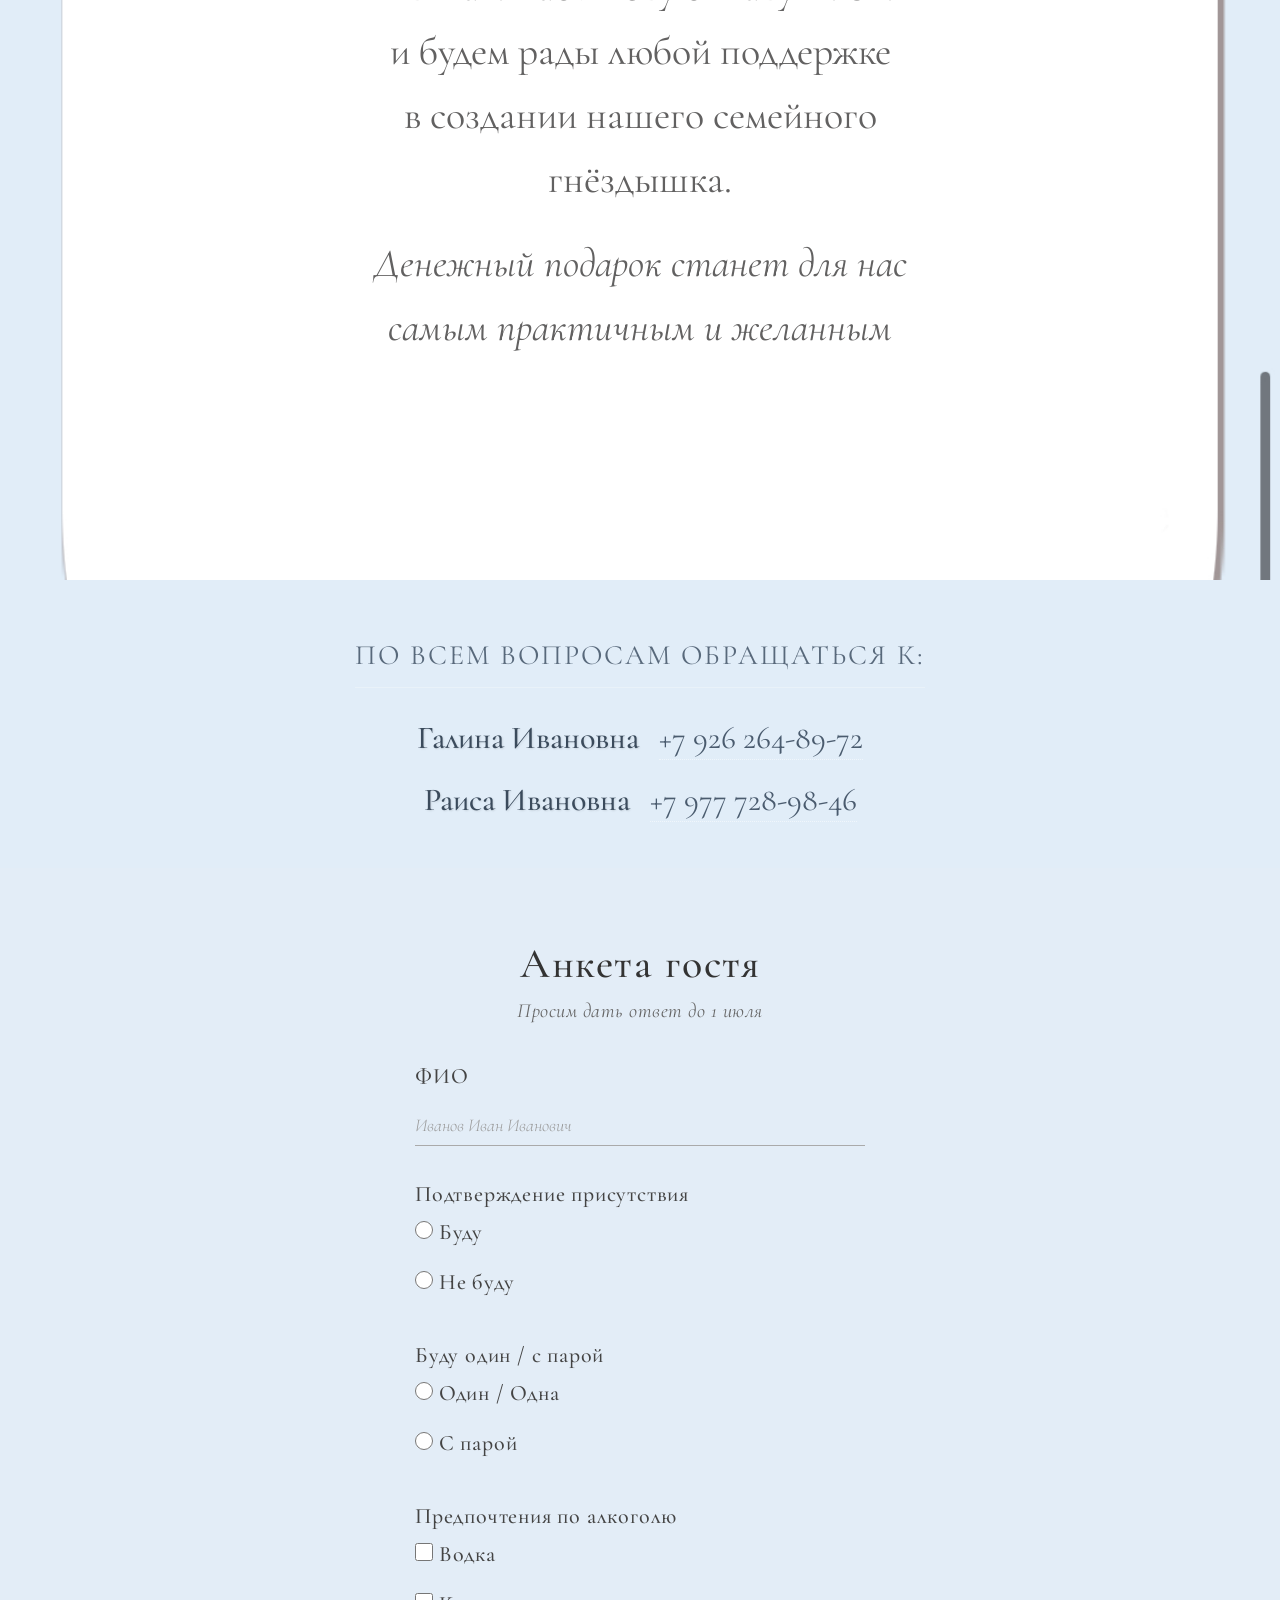
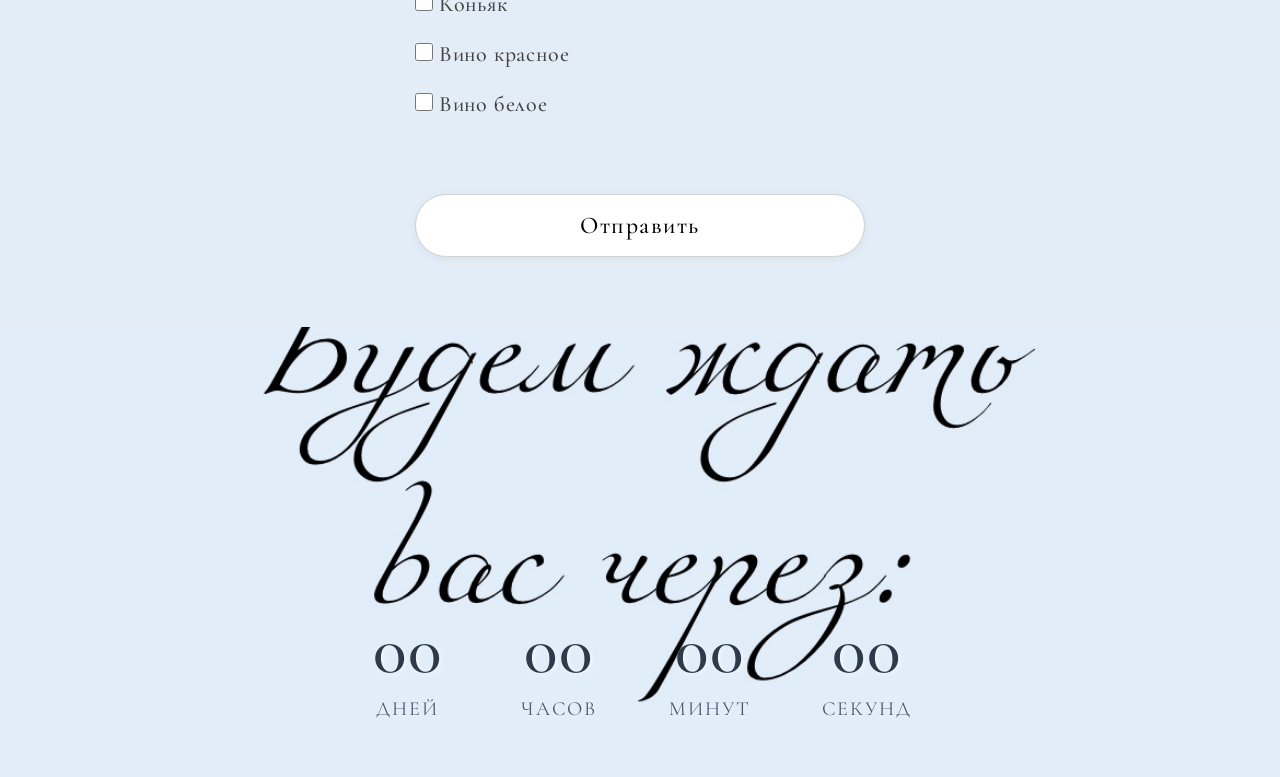
==== commit a667be6d: "index.html" ====
--- a/index.html
+++ b/index.html
@@ -20,6 +20,7 @@
             <h2>Алёна</h2>
             <p class="date">01 / 08 / 2026</p>
         </div>
+
         
         <!-- Добавить это -->
         <div class="music-player">
@@ -50,6 +51,66 @@
         </div>
     </section>
 
+        <section class="calendar-section">
+        <div class="calendar-container">
+            <h3 class="calendar-month">август 2026</h3>
+            
+            <!-- Дни недели одной полосой -->
+            <div class="weekdays-bar">
+                <span>пн</span>
+                <span>вт</span>
+                <span>ср</span>
+                <span>чт</span>
+                <span>пт</span>
+                <span>сб</span>
+                <span>вс</span>
+            </div>
+            
+            <div class="calendar-grid">
+                <!-- Пустые ячейки перед 1 августа (пятница) -->
+                <div class="day empty"></div>
+                <div class="day empty"></div>
+                <div class="day empty"></div>
+                <div class="day empty"></div>
+                <div class="day wedding-day"><span class="heart-outline">1</span></div>
+                <div class="day">2</div>
+                <div class="day">3</div>
+                
+                <div class="day">4</div>
+                <div class="day">5</div>
+                <div class="day">6</div>
+                <div class="day">7</div>
+                <div class="day">8</div>
+                <div class="day">9</div>
+                <div class="day">10</div>
+                
+                <div class="day">11</div>
+                <div class="day">12</div>
+                <div class="day">13</div>
+                <div class="day">14</div>
+                <div class="day">15</div>
+                <div class="day">16</div>
+                <div class="day">17</div>
+                
+                <div class="day">18</div>
+                <div class="day">19</div>
+                <div class="day">20</div>
+                <div class="day">21</div>
+                <div class="day">22</div>
+                <div class="day">23</div>
+                <div class="day">24</div>
+                
+                <div class="day">25</div>
+                <div class="day">26</div>
+                <div class="day">27</div>
+                <div class="day">28</div>
+                <div class="day">29</div>
+                <div class="day">30</div>
+                <div class="day">31</div>
+            </div>
+        </div>
+    </section>
+
     <!-- Третья секция (адрес на фоне 3.png) -->
     <section class="address">
         <div class="address-content">
@@ -196,4 +257,3 @@
 </html>
 
 
-
--- a/style.css
+++ b/style.css
@@ -67,7 +67,7 @@
 }
 
 .date {
-    font-size: 3.8vw; /* Немного уменьшил для изящества */
+    font-size: 5.8vw; /* Немного уменьшил для изящества */
     font-weight: 350;
     letter-spacing: 3px; /* Увеличил межбуквенное расстояние */
     border-top: 1px solid rgba(0, 0, 0, 0.2);
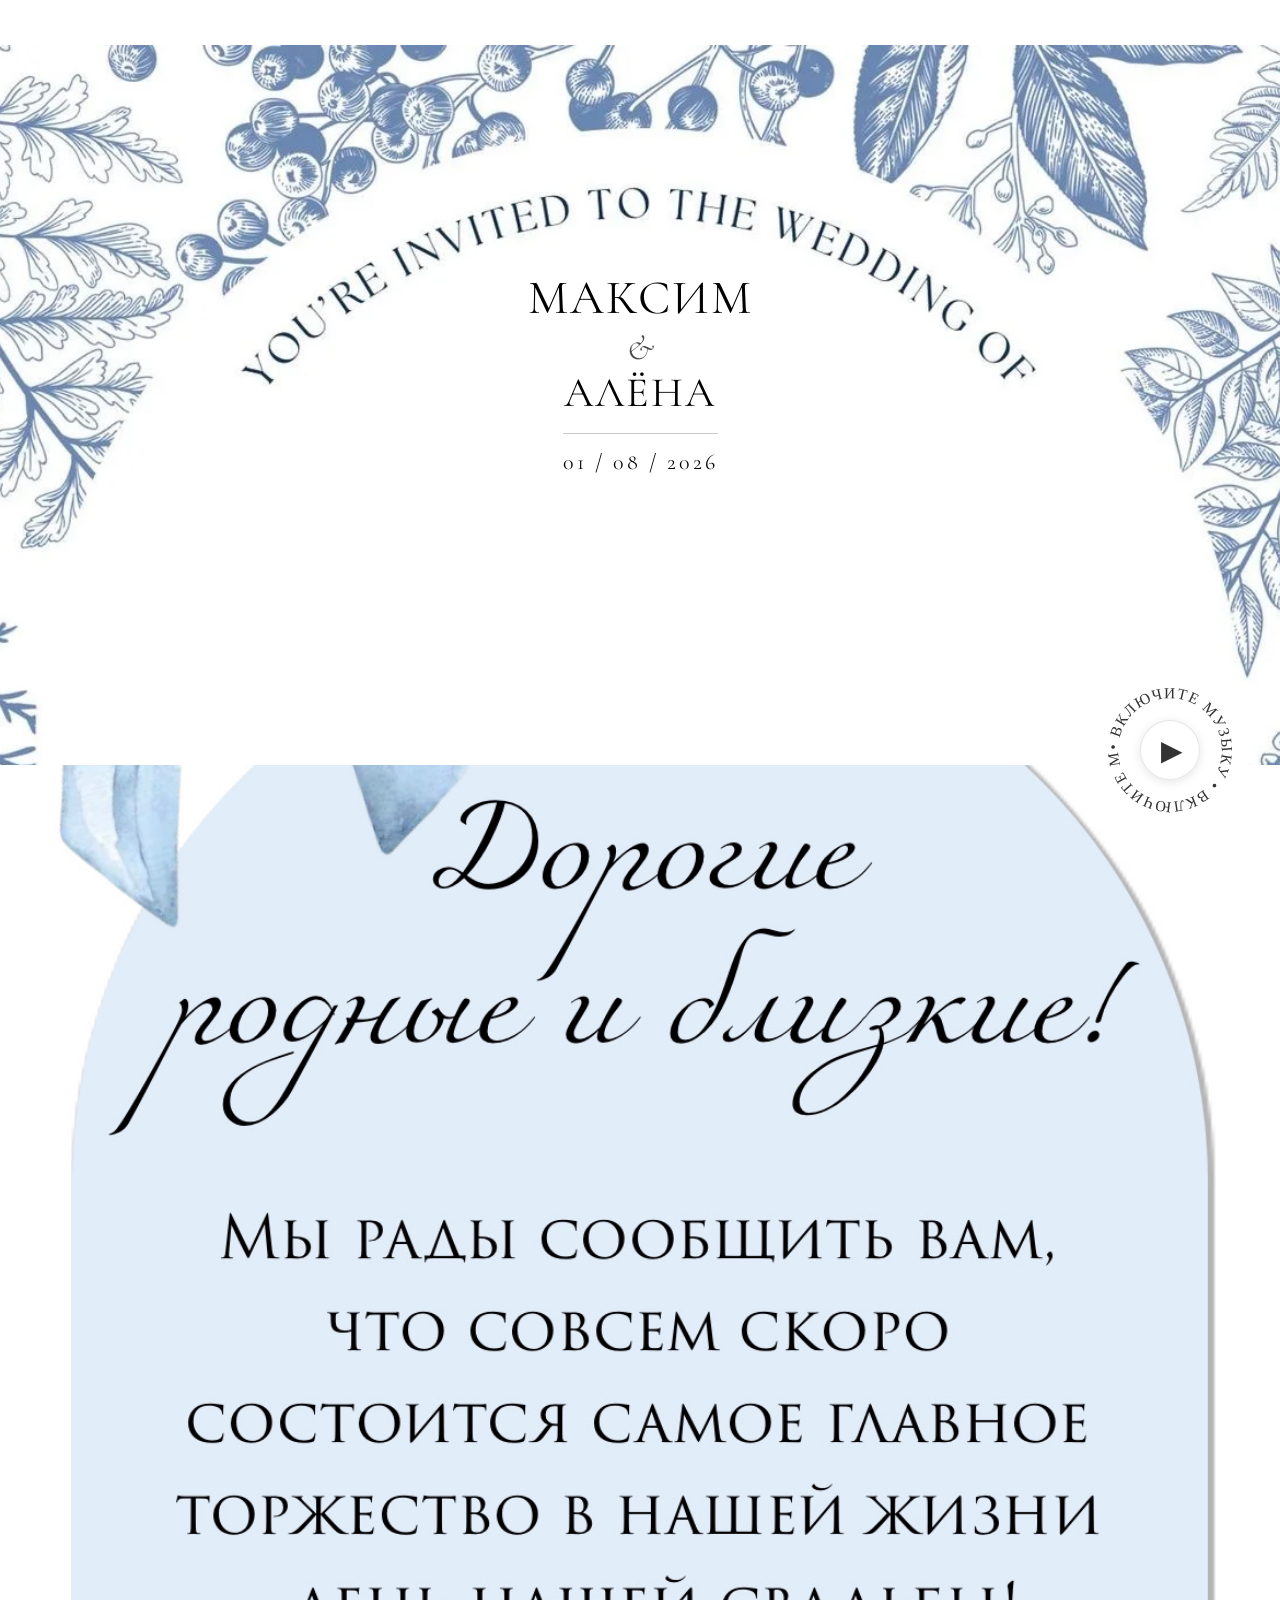
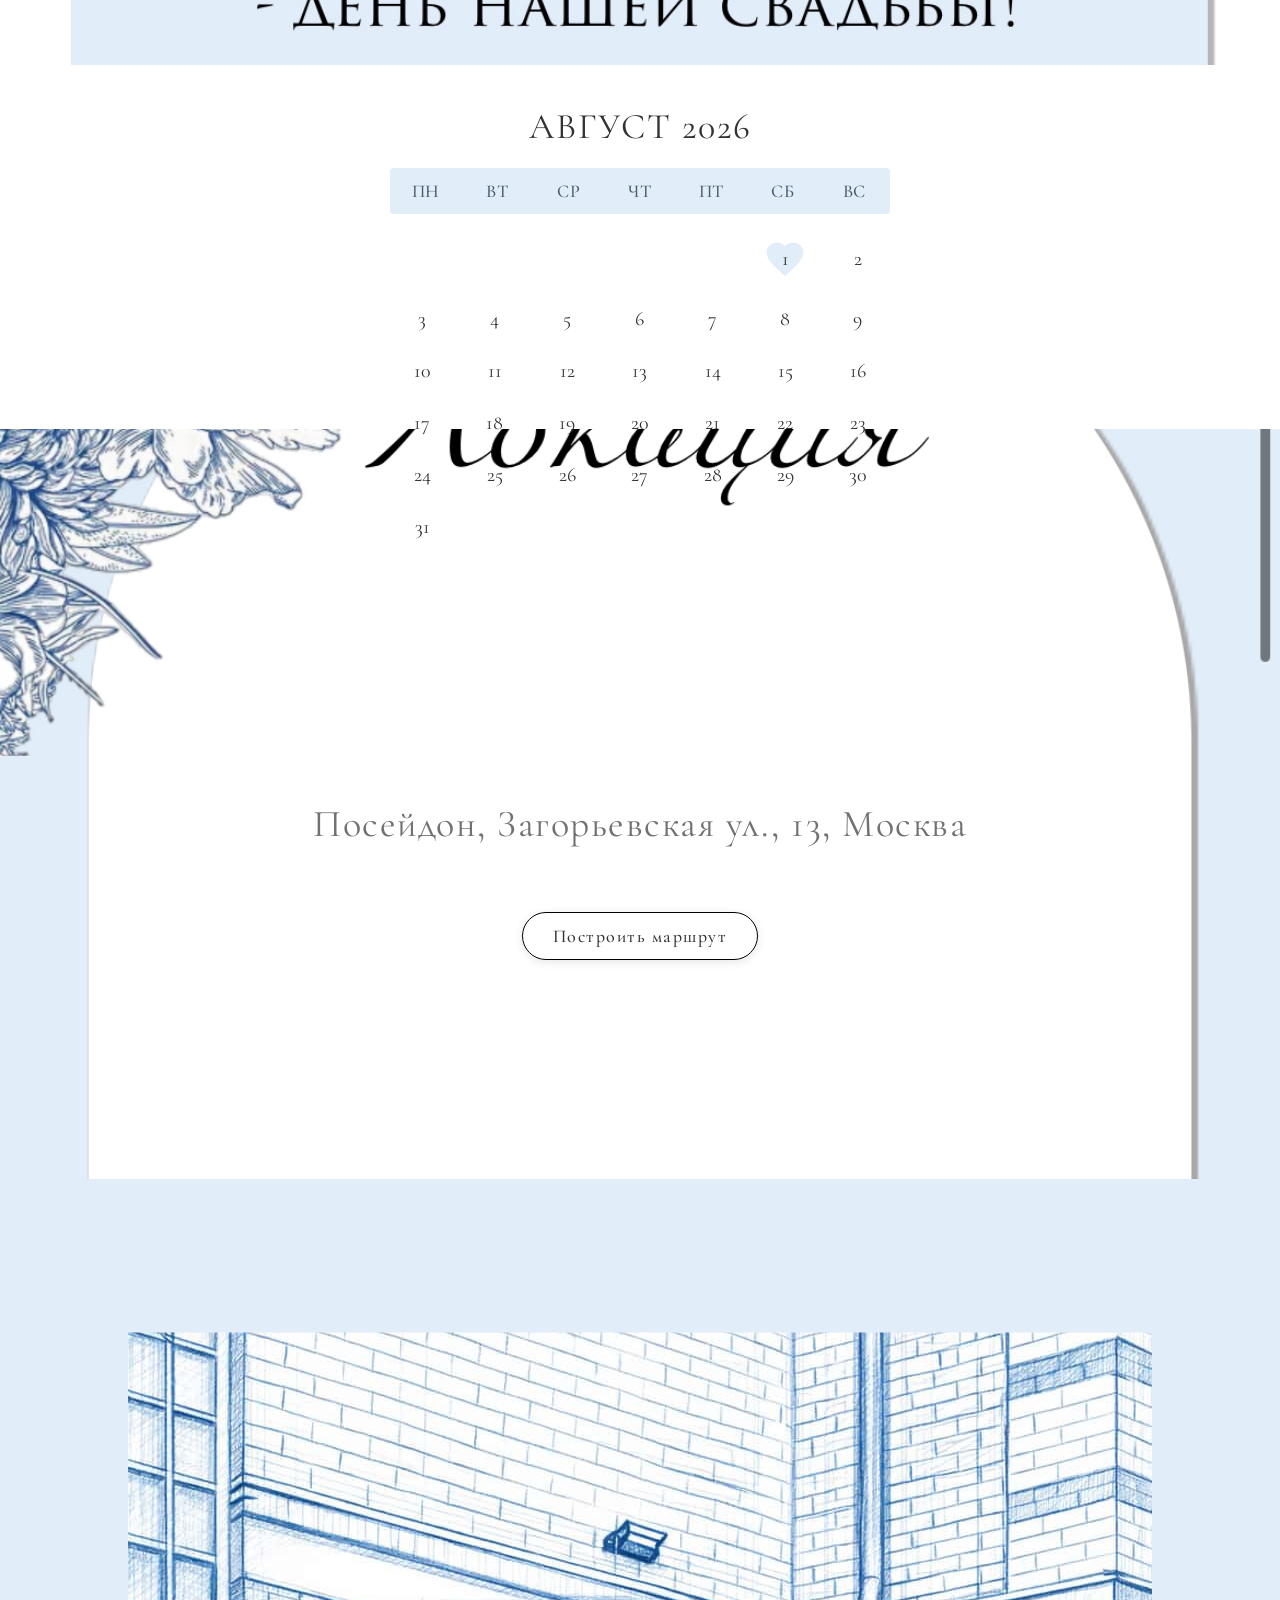
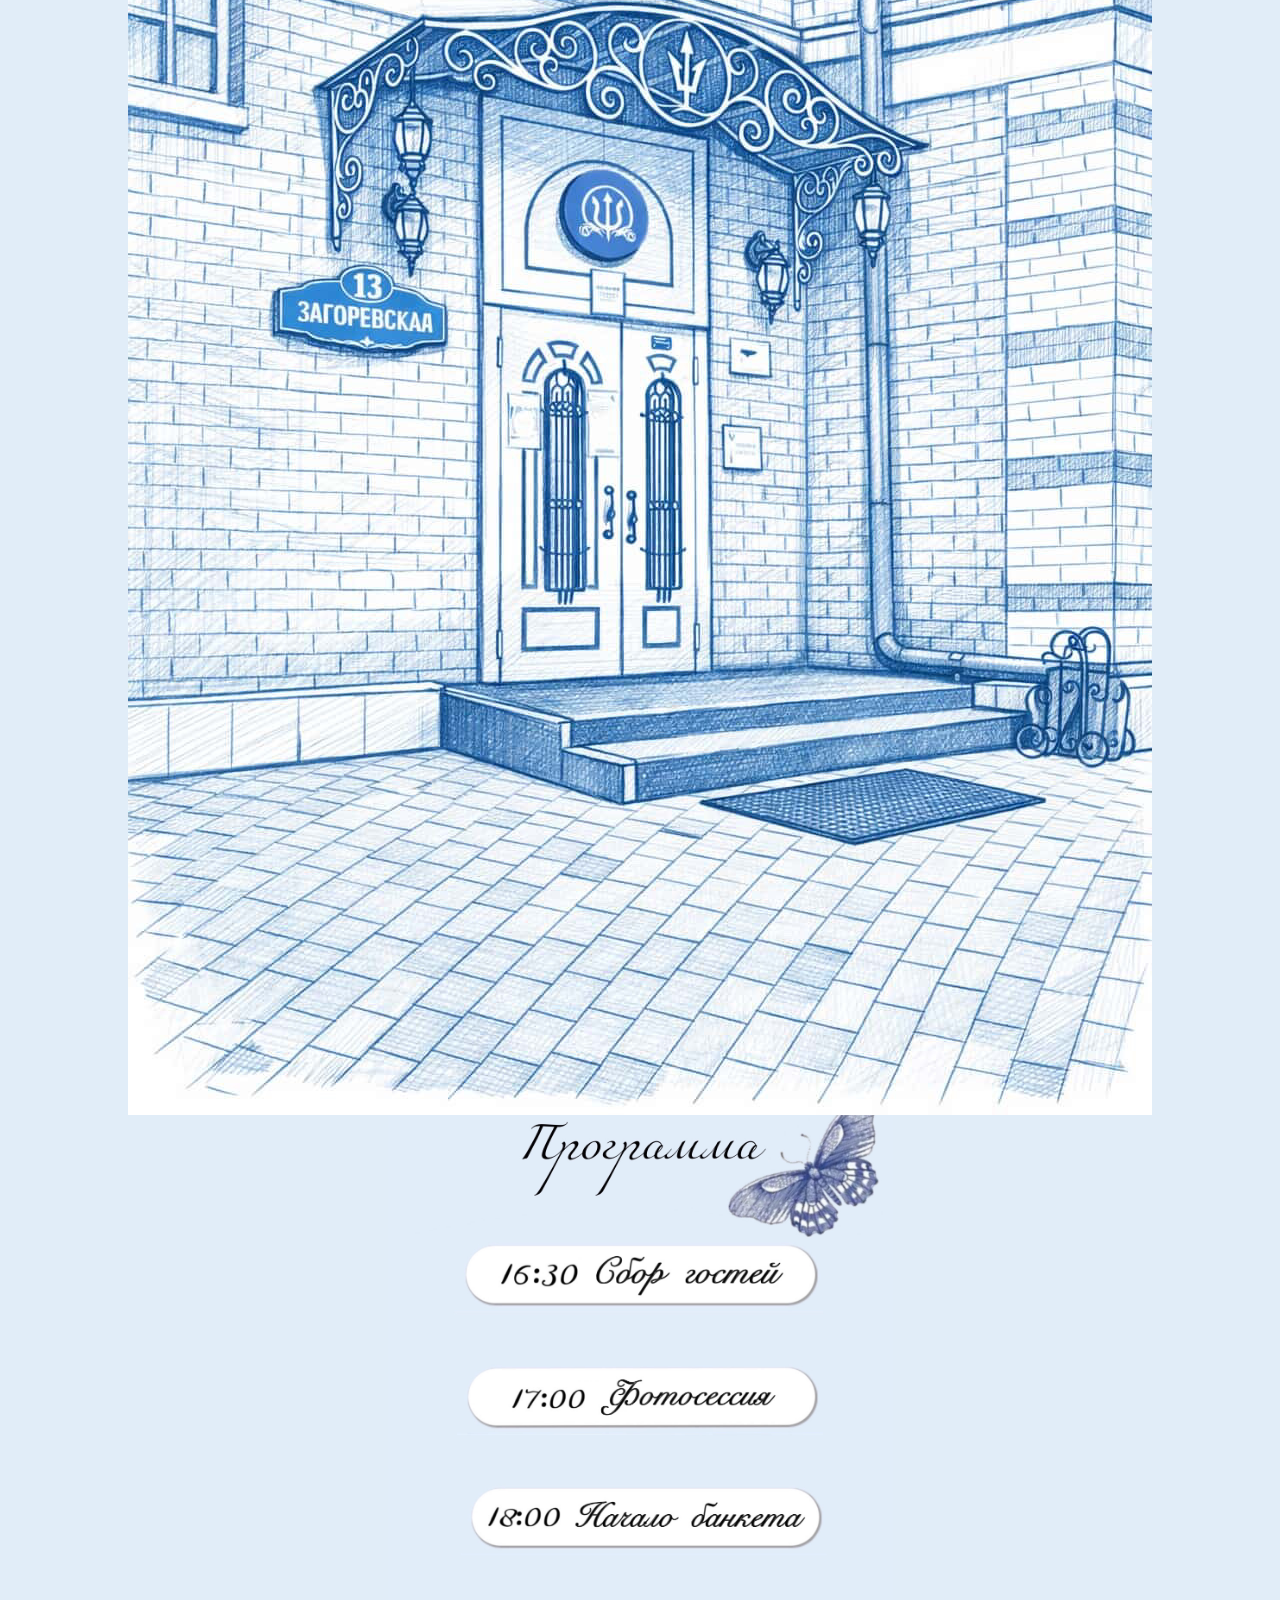
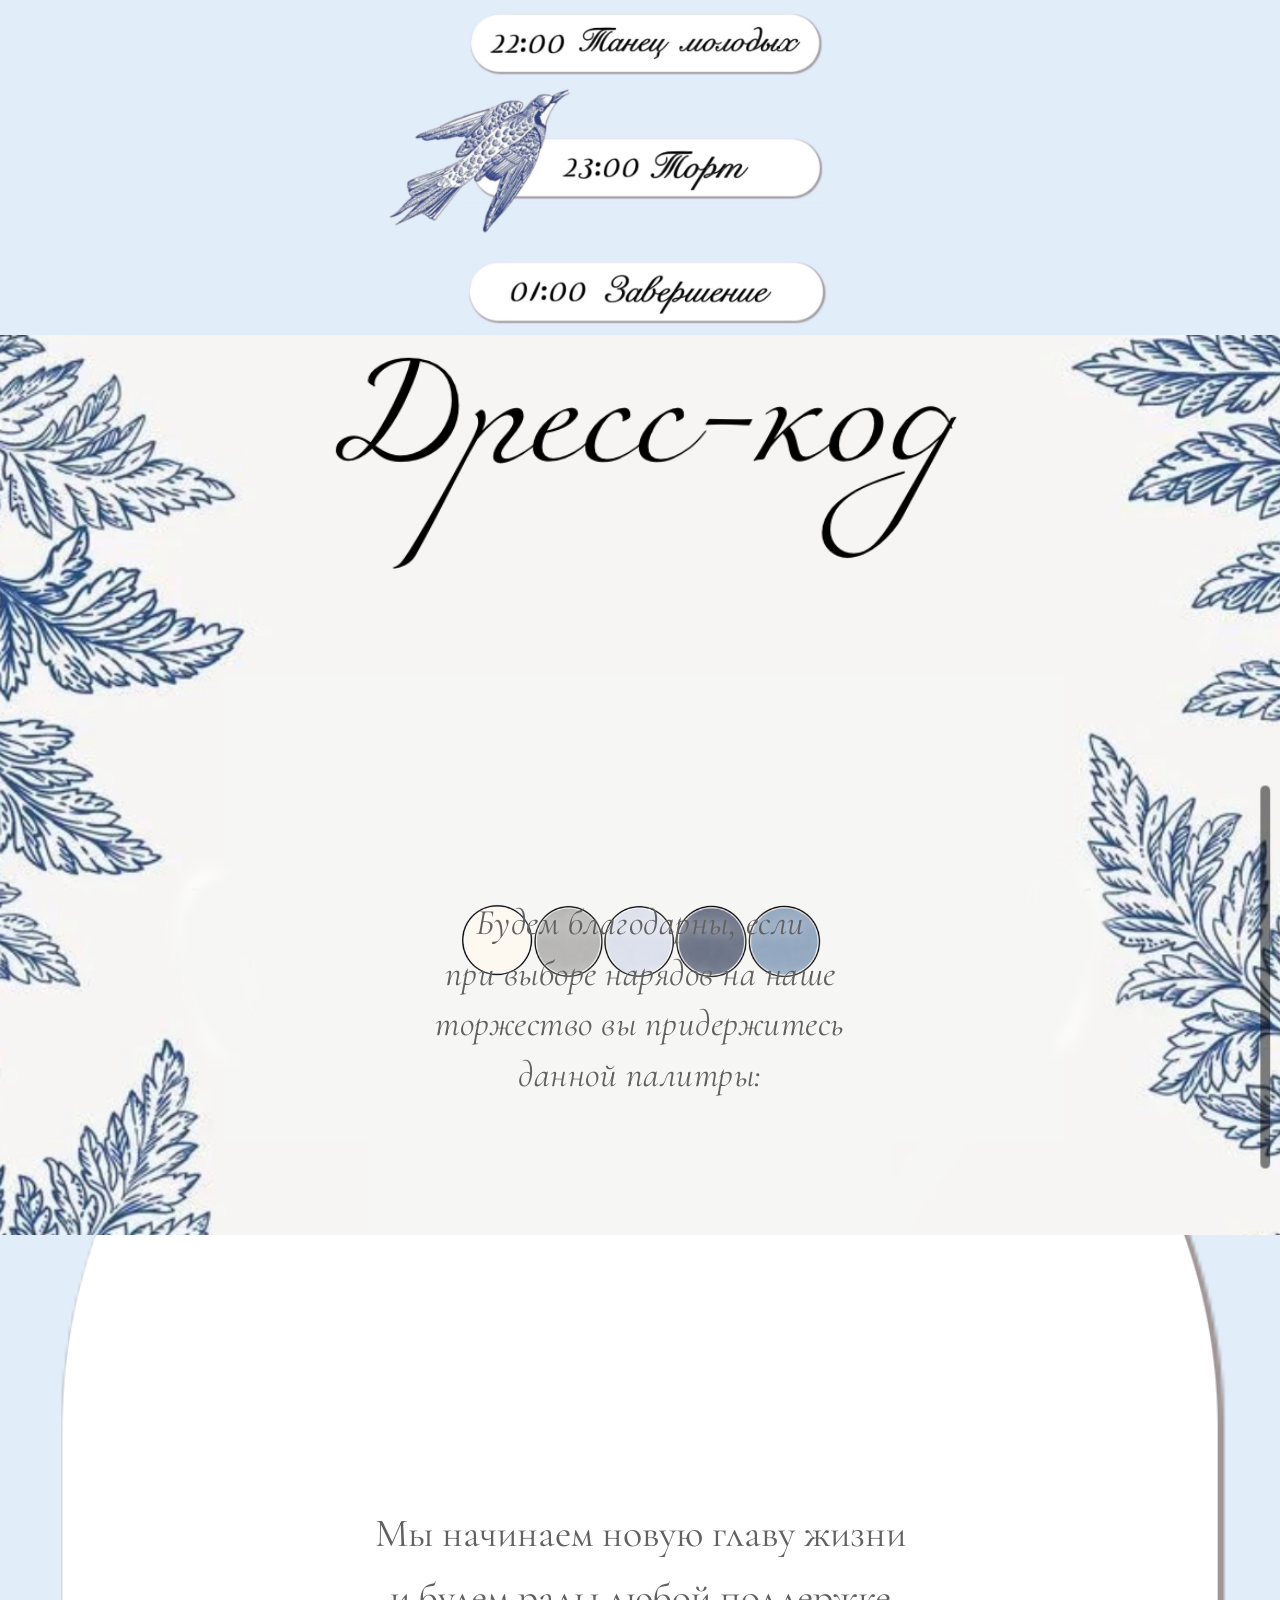
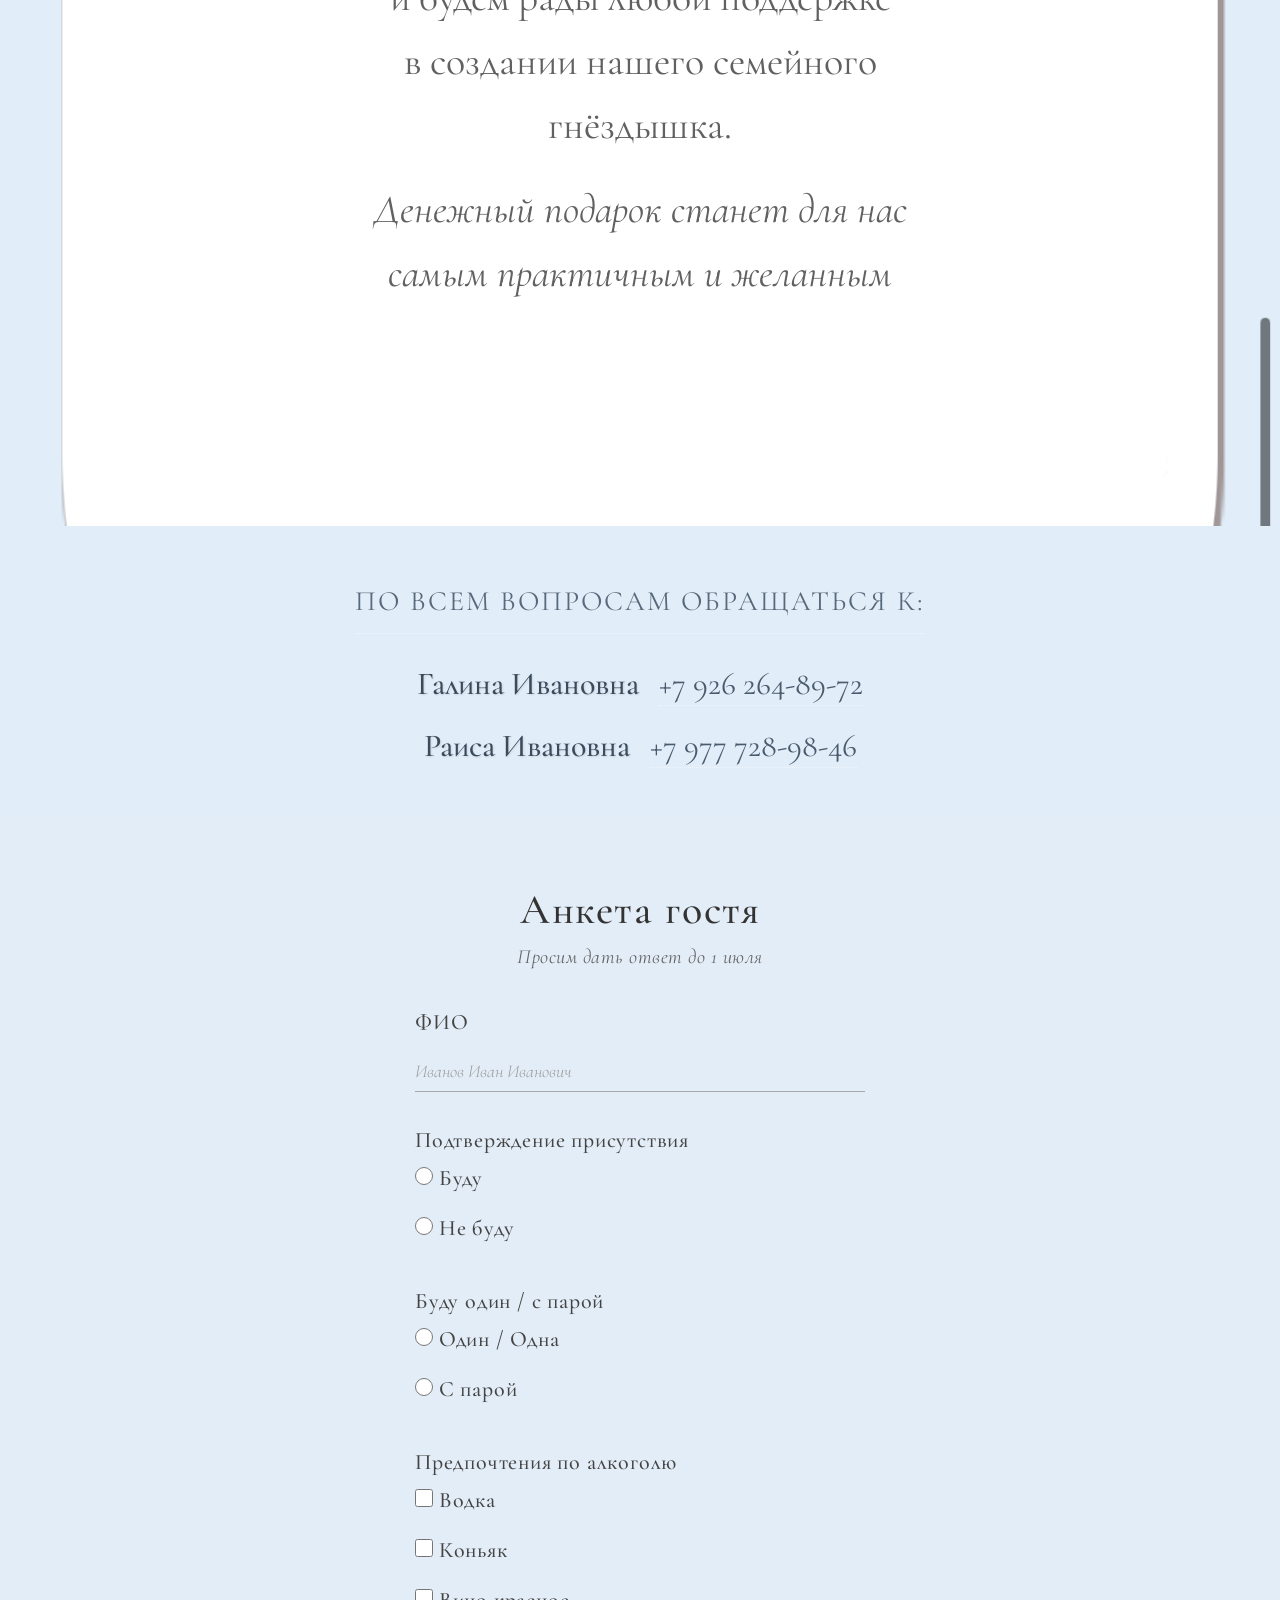
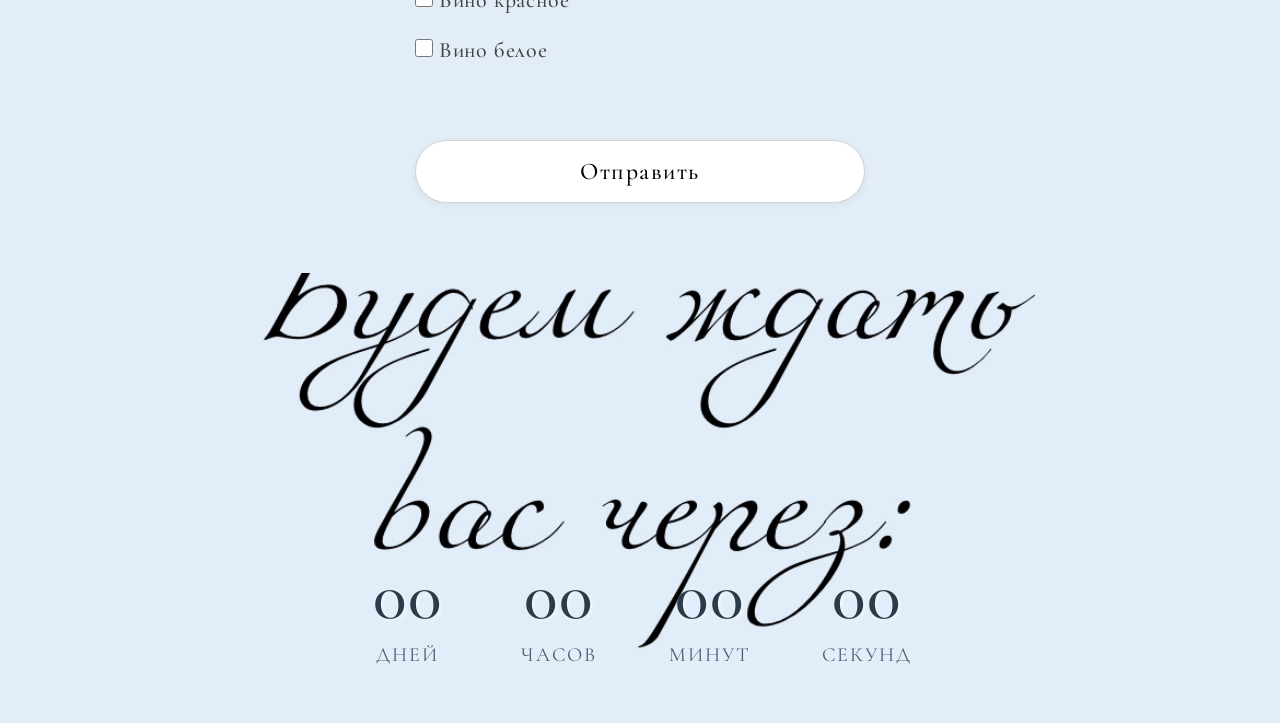
==== commit 0e134302: "index.html" ====
--- a/index.html
+++ b/index.html
@@ -47,11 +47,12 @@
 
     <section class="invitation">
         <div class="invitation-content">
-            <p class="invitation-date">01 августа 2026</p>
-        </div>
-    </section>
-
-        <section class="calendar-section">
+        </div>
+    </section>
+
+
+    <!-- Секция с календарём -->
+    <section class="calendar-section">
         <div class="calendar-container">
             <h3 class="calendar-month">август 2026</h3>
             
@@ -67,46 +68,55 @@
             </div>
             
             <div class="calendar-grid">
-                <!-- Пустые ячейки перед 1 августа (пятница) -->
-                <div class="day empty"></div>
-                <div class="day empty"></div>
-                <div class="day empty"></div>
-                <div class="day empty"></div>
-                <div class="day wedding-day"><span class="heart-outline">1</span></div>
-                <div class="day">2</div>
-                <div class="day">3</div>
-                
-                <div class="day">4</div>
-                <div class="day">5</div>
-                <div class="day">6</div>
-                <div class="day">7</div>
-                <div class="day">8</div>
-                <div class="day">9</div>
-                <div class="day">10</div>
-                
-                <div class="day">11</div>
-                <div class="day">12</div>
-                <div class="day">13</div>
-                <div class="day">14</div>
-                <div class="day">15</div>
-                <div class="day">16</div>
-                <div class="day">17</div>
-                
-                <div class="day">18</div>
-                <div class="day">19</div>
-                <div class="day">20</div>
-                <div class="day">21</div>
-                <div class="day">22</div>
-                <div class="day">23</div>
-                <div class="day">24</div>
-                
-                <div class="day">25</div>
-                <div class="day">26</div>
-                <div class="day">27</div>
-                <div class="day">28</div>
-                <div class="day">29</div>
-                <div class="day">30</div>
-                <div class="day">31</div>
+                <!-- Пустые ячейки перед 1 августа (суббота) -->
+                <div class="day empty"></div> <!-- пн -->
+                <div class="day empty"></div> <!-- вт -->
+                <div class="day empty"></div> <!-- ср -->
+                <div class="day empty"></div> <!-- чт -->
+                <div class="day empty"></div> <!-- пт -->
+                <div class="day wedding-day"><span class="heart-outline">1</span></div> <!-- сб -->
+                <div class="day">2</div> <!-- вс -->
+                
+                <!-- Остальные дни августа -->
+                <div class="day">3</div>  <!-- пн -->
+                <div class="day">4</div>  <!-- вт -->
+                <div class="day">5</div>  <!-- ср -->
+                <div class="day">6</div>  <!-- чт -->
+                <div class="day">7</div>  <!-- пт -->
+                <div class="day">8</div>  <!-- сб -->
+                <div class="day">9</div>  <!-- вс -->
+                
+                <div class="day">10</div> <!-- пн -->
+                <div class="day">11</div> <!-- вт -->
+                <div class="day">12</div> <!-- ср -->
+                <div class="day">13</div> <!-- чт -->
+                <div class="day">14</div> <!-- пт -->
+                <div class="day">15</div> <!-- сб -->
+                <div class="day">16</div> <!-- вс -->
+                
+                <div class="day">17</div> <!-- пн -->
+                <div class="day">18</div> <!-- вт -->
+                <div class="day">19</div> <!-- ср -->
+                <div class="day">20</div> <!-- чт -->
+                <div class="day">21</div> <!-- пт -->
+                <div class="day">22</div> <!-- сб -->
+                <div class="day">23</div> <!-- вс -->
+                
+                <div class="day">24</div> <!-- пн -->
+                <div class="day">25</div> <!-- вт -->
+                <div class="day">26</div> <!-- ср -->
+                <div class="day">27</div> <!-- чт -->
+                <div class="day">28</div> <!-- пт -->
+                <div class="day">29</div> <!-- сб -->
+                <div class="day">30</div> <!-- вс -->
+                
+                <div class="day">31</div> <!-- пн -->
+                <div class="day empty"></div> <!-- вт -->
+                <div class="day empty"></div> <!-- ср -->
+                <div class="day empty"></div> <!-- чт -->
+                <div class="day empty"></div> <!-- пт -->
+                <div class="day empty"></div> <!-- сб -->
+                <div class="day empty"></div> <!-- вс -->
             </div>
         </div>
     </section>
--- a/style.css
+++ b/style.css
@@ -996,3 +996,142 @@
 :focus-visible {
     outline: 1px solid #a5b8ce !important;
 }
+
+/* ===== СЕКЦИЯ КАЛЕНДАРЯ ===== */
+.calendar-section {
+    width: 100vw;
+    background-color: #ffffff;
+    display: flex;
+    align-items: center;
+    justify-content: center;
+    padding: 40px 20px 60px 20px;
+    margin: 0;
+    box-sizing: border-box;
+    font-family: "Cormorant Garamond", "Georgia", "Times New Roman", serif;
+}
+
+.calendar-container {
+    max-width: 500px;
+    width: 100%;
+    text-align: center;
+}
+
+.calendar-month {
+    font-size: 36px;
+    font-weight: 400;
+    letter-spacing: 2px;
+    text-transform: uppercase;
+    margin-bottom: 20px;
+    color: #333;
+    font-family: "Cormorant Garamond", "Georgia", "Times New Roman", serif;
+}
+
+/* Полоса с днями недели (общий фон) */
+.weekdays-bar {
+    background-color: #e1edf9;
+    display: flex;
+    justify-content: space-around;
+    padding: 12px 0;
+    margin-bottom: 15px;
+    border-radius: 4px;
+    font-family: "Cormorant Garamond", "Georgia", "Times New Roman", serif;
+    font-size: 18px;
+    font-weight: 500;
+    text-transform: uppercase;
+    color: #4a5b6e;
+    letter-spacing: 0.5px;
+}
+
+.weekdays-bar span {
+    flex: 1;
+    text-align: center;
+}
+
+.calendar-grid {
+    display: grid;
+    grid-template-columns: repeat(7, 1fr);
+    gap: 8px;
+}
+
+.day {
+    font-family: "Cormorant Garamond", "Georgia", "Times New Roman", serif;
+    font-size: 20px;
+    padding: 10px 0;
+    color: #333;
+    font-weight: 400;
+    background-color: transparent;
+    display: flex;
+    align-items: center;
+    justify-content: center;
+}
+
+.day.empty {
+    background-color: transparent;
+}
+
+/* Обводка сердечком для даты свадьбы */
+.wedding-day {
+    position: relative;
+    display: flex;
+    align-items: center;
+    justify-content: center;
+}
+
+.heart-outline {
+    position: relative;
+    display: inline-block;
+    width: 40px;
+    height: 40px;
+    line-height: 40px;
+    text-align: center;
+    color: #333;
+    font-size: 20px;
+    z-index: 1;
+}
+
+.heart-outline::before {
+    content: "";
+    position: absolute;
+    top: 50%;
+    left: 50%;
+    transform: translate(-50%, -50%);
+    width: 44px;
+    height: 44px;
+    background-color: #e1edf9;
+    mask: url('data:image/svg+xml;utf8,<svg xmlns="http://www.w3.org/2000/svg" viewBox="0 0 24 24" fill="black"><path d="M12 21.35l-1.45-1.32C5.4 15.36 2 12.28 2 8.5 2 5.42 4.42 3 7.5 3c1.74 0 3.41.81 4.5 2.09C13.09 3.81 14.76 3 16.5 3 19.58 3 22 5.42 22 8.5c0 3.78-3.4 6.86-8.55 11.54L12 21.35z"/></svg>') no-repeat center;
+    mask-size: contain;
+    -webkit-mask: url('data:image/svg+xml;utf8,<svg xmlns="http://www.w3.org/2000/svg" viewBox="0 0 24 24" fill="black"><path d="M12 21.35l-1.45-1.32C5.4 15.36 2 12.28 2 8.5 2 5.42 4.42 3 7.5 3c1.74 0 3.41.81 4.5 2.09C13.09 3.81 14.76 3 16.5 3 19.58 3 22 5.42 22 8.5c0 3.78-3.4 6.86-8.55 11.54L12 21.35z"/></svg>') no-repeat center;
+    -webkit-mask-size: contain;
+    z-index: -1;
+}
+/* Для мобильных */
+@media (max-width: 500px) {
+
+        .calendar-section {
+        padding: 15px 20px 260px 20px; /* было 70px, стало 100px */
+    }
+
+    .calendar-month {
+        font-size: 28px;
+    }
+    
+    .weekdays-bar {
+        font-size: 14px;
+        padding: 10px 0;
+    }
+    
+    .day {
+        font-size: 16px;
+        padding: 8px 0;
+    }
+    
+    .heart-outline {
+        width: 32px;
+        height: 32px;
+        line-height: 32px;
+    }
+    
+    .heart-outline::before {
+        font-size: 36px;
+    }
+}
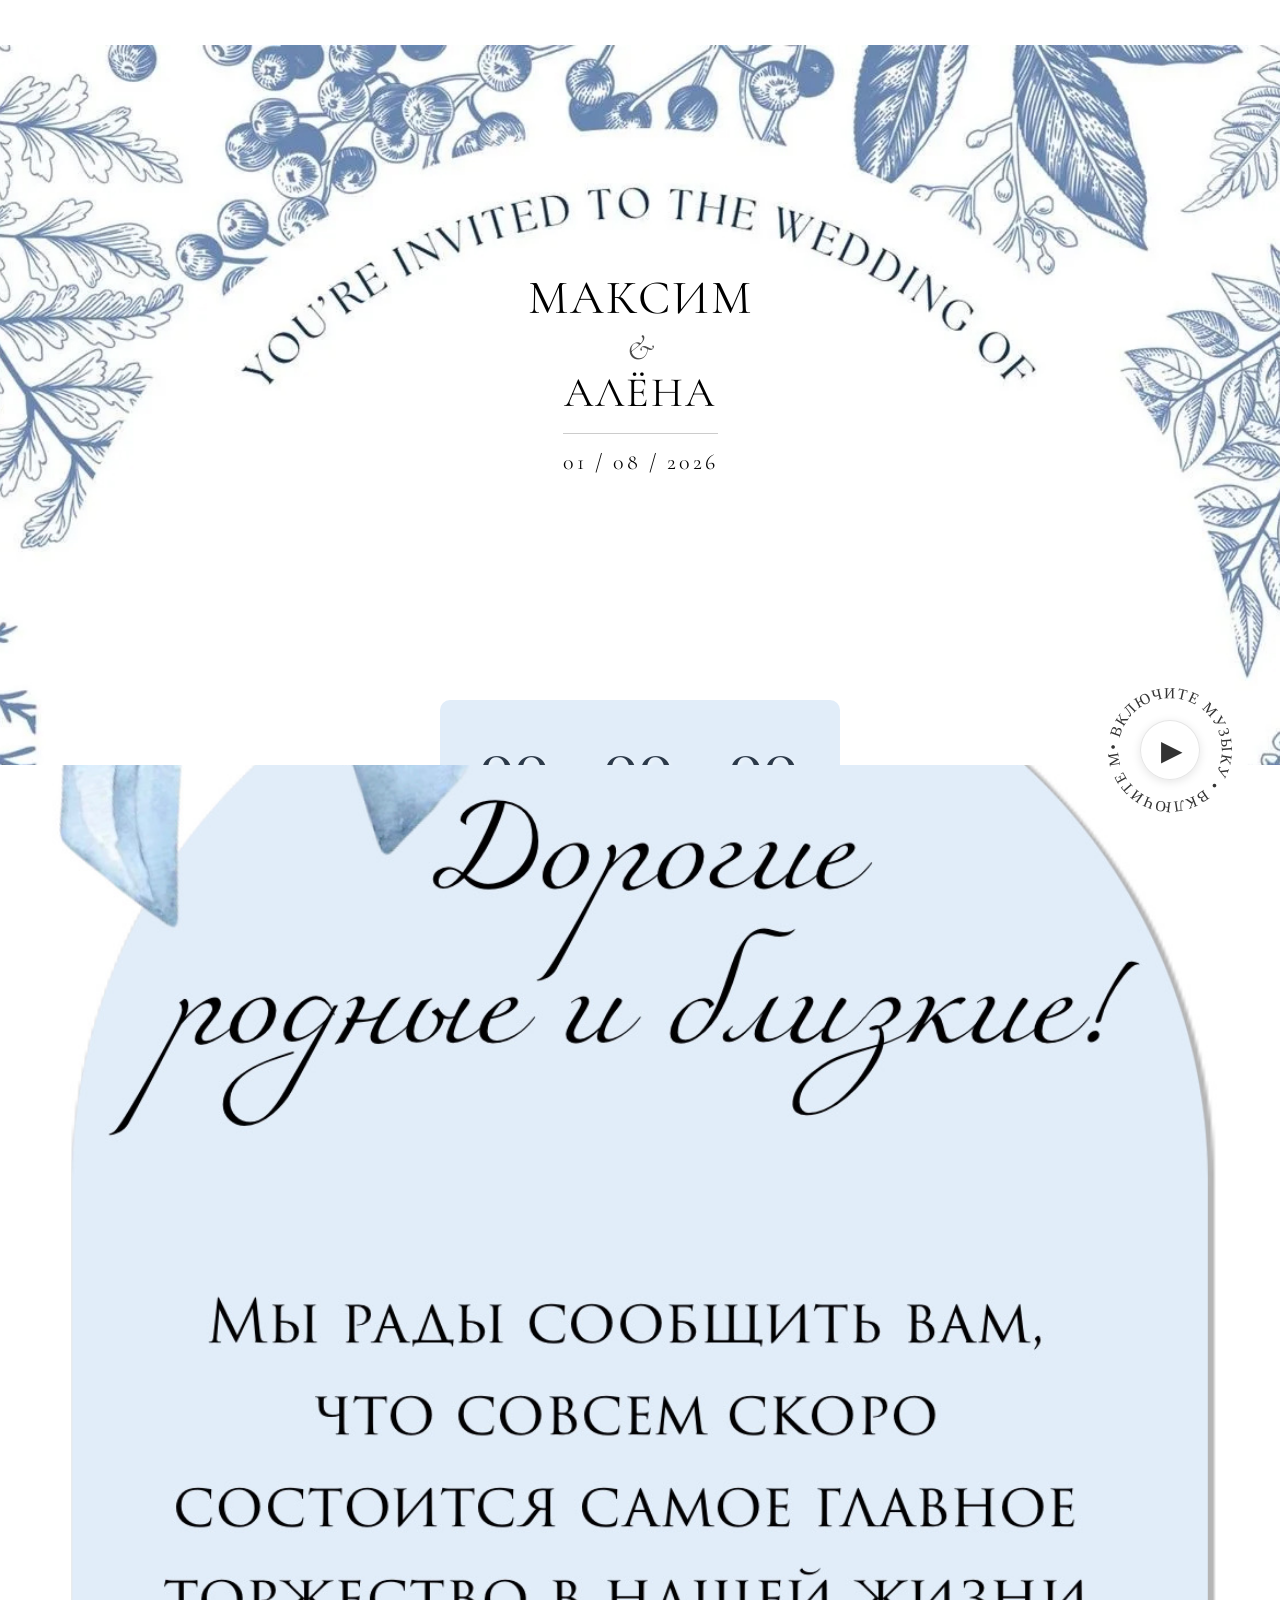
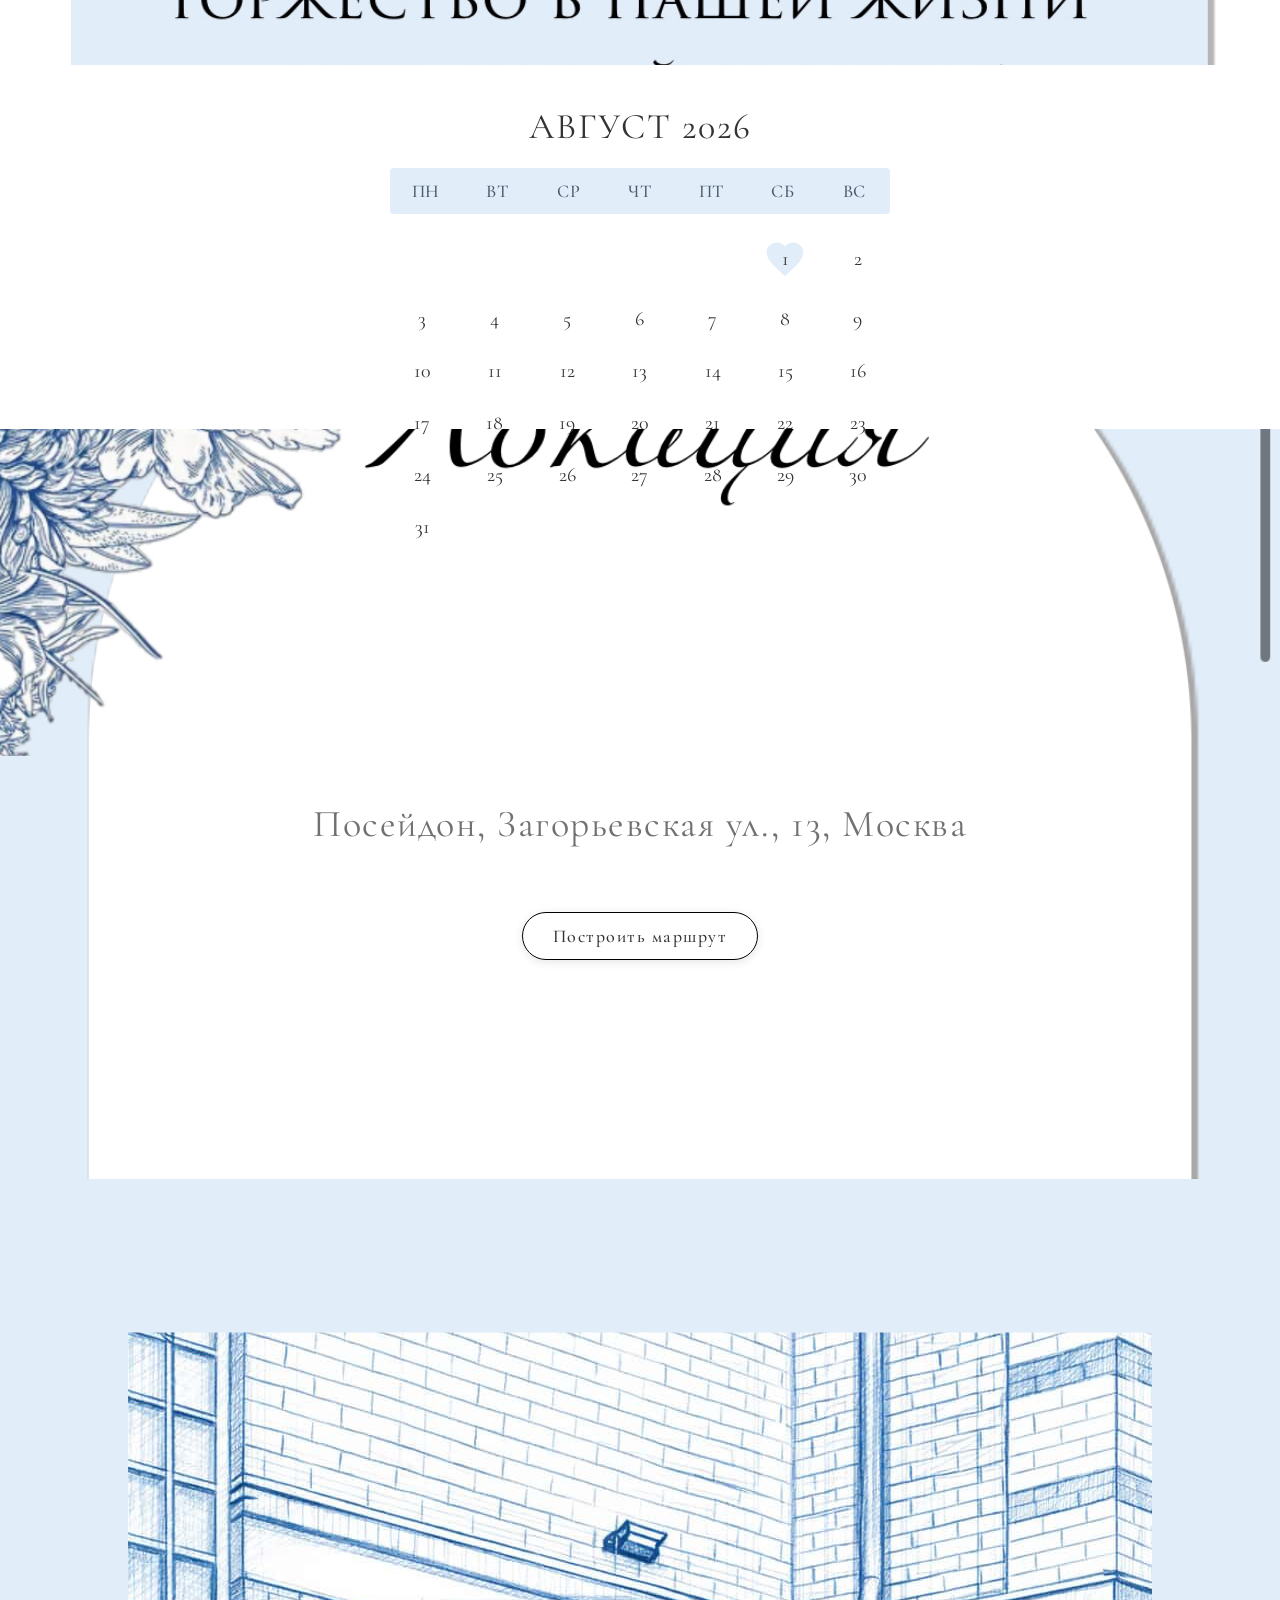
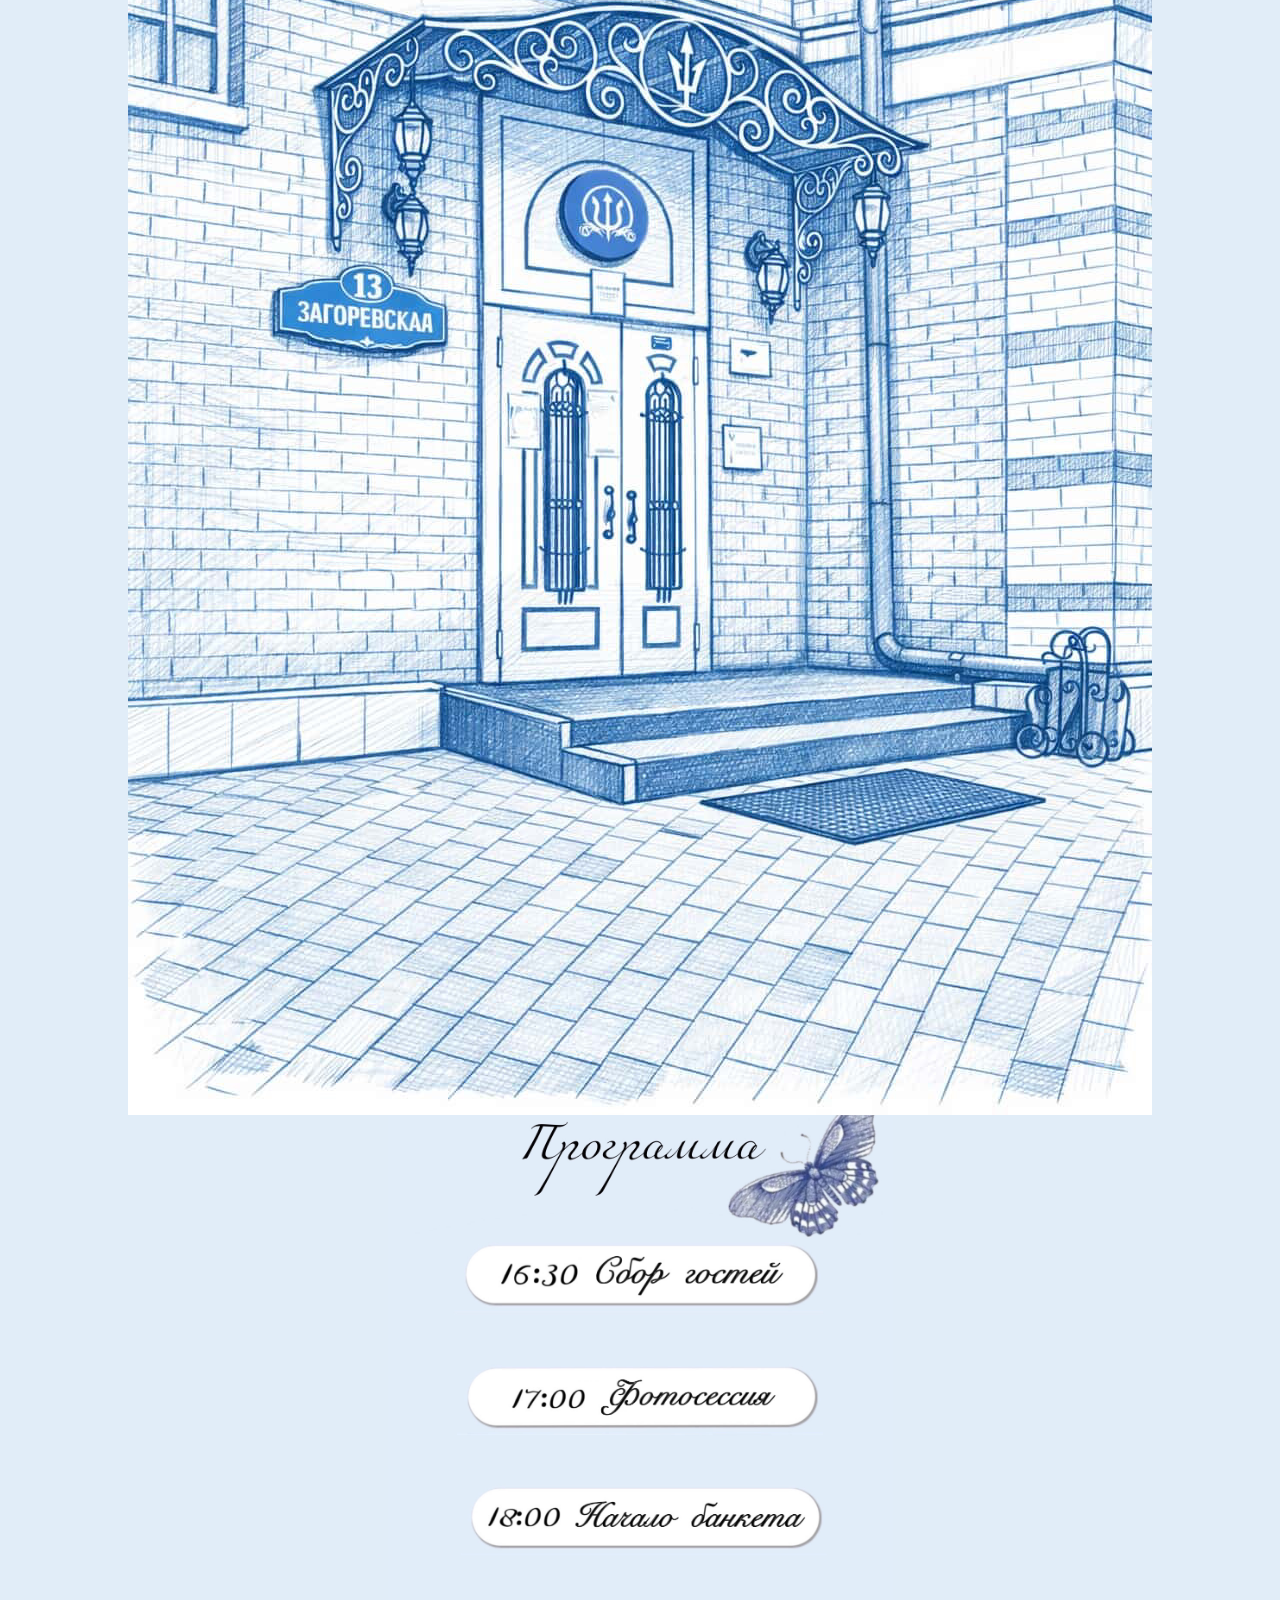
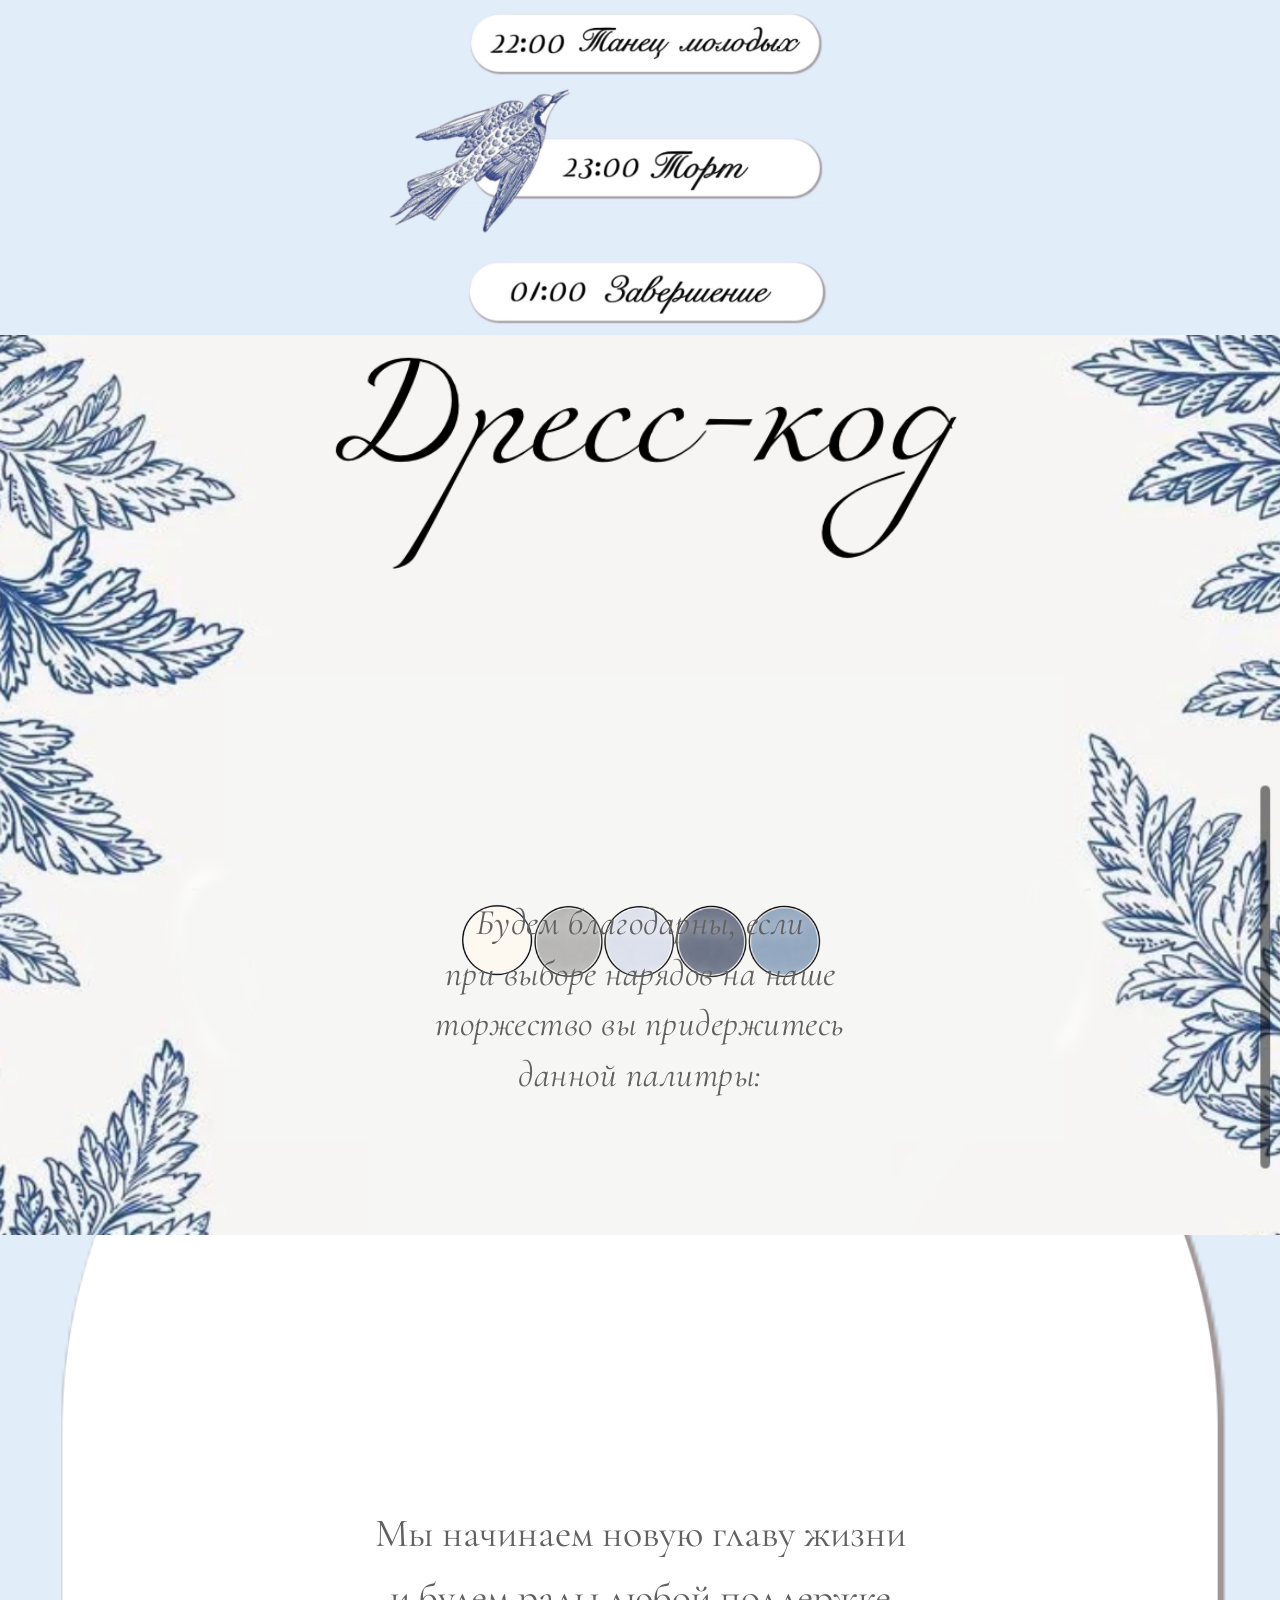
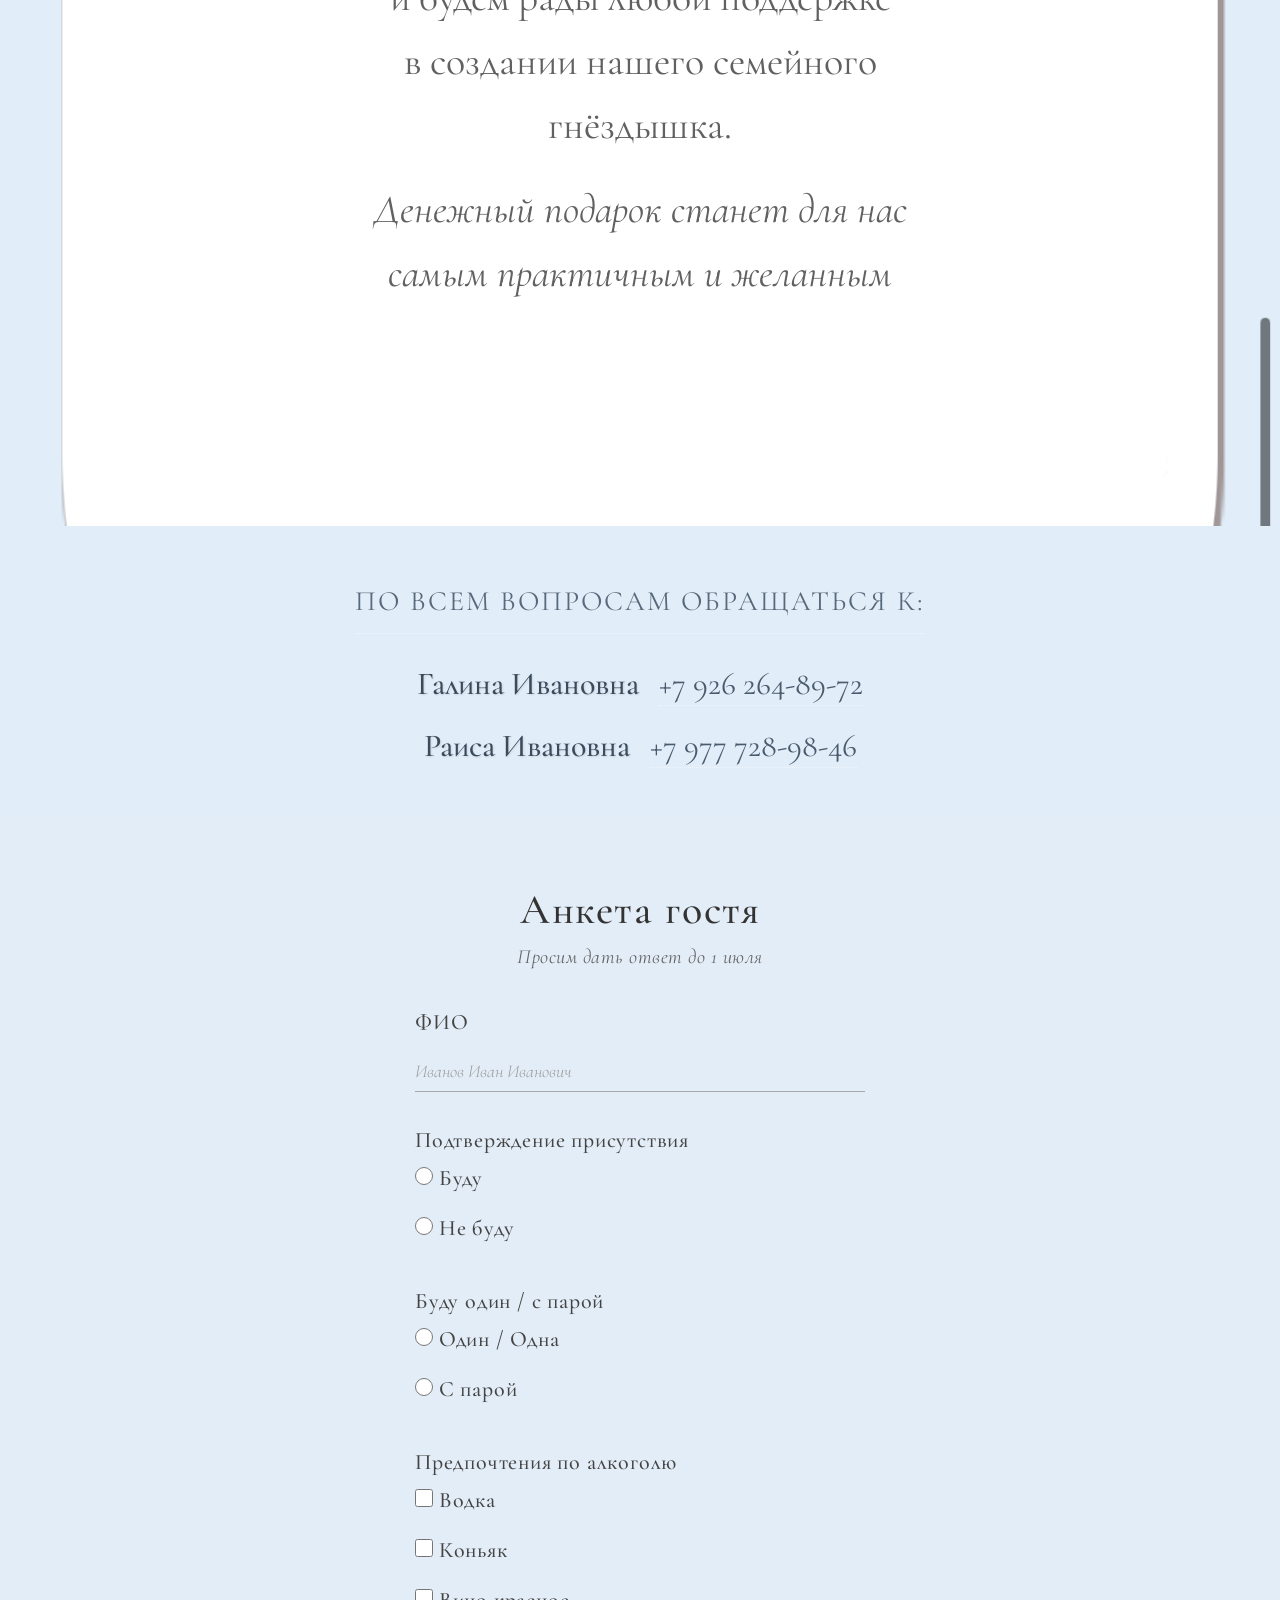
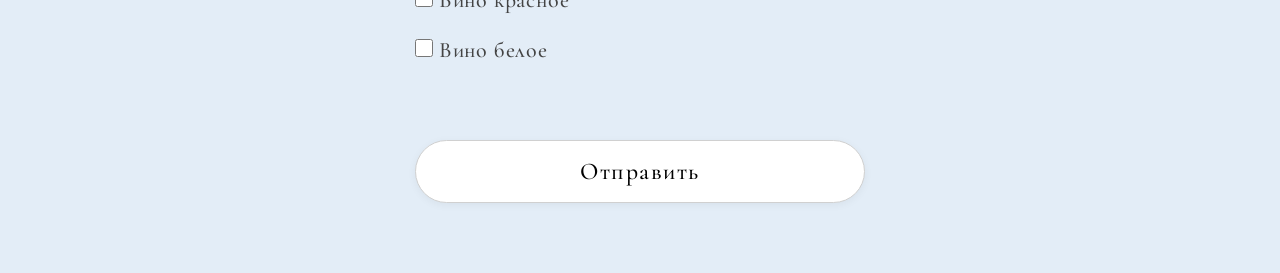
==== commit a9d2eb6a: "index.html" ====
--- a/index.html
+++ b/index.html
@@ -19,8 +19,29 @@
             <p class="ampersand">&</p>
             <h2>Алёна</h2>
             <p class="date">01 / 08 / 2026</p>
-        </div>
-
+            <div class="timer-container">
+            <div class="timer" id="timer">
+                <div class="timer-item">
+                    <span class="timer-number" id="days">00</span>
+                    <span class="timer-label">дней</span>
+                </div>
+                <div class="timer-item">
+                    <span class="timer-number" id="hours">00</span>
+                    <span class="timer-label">часов</span>
+                </div>
+                <div class="timer-item">
+                    <span class="timer-number" id="minutes">00</span>
+                    <span class="timer-label">минут</span>
+                </div>
+                <div class="timer-item">
+                    <span class="timer-number" id="seconds">00</span>
+                    <span class="timer-label">секунд</span>
+                </div>
+            </div>
+        </div>
+        </div>
+
+        
         
         <!-- Добавить это -->
         <div class="music-player">
@@ -43,6 +64,8 @@
             </div>
             <audio id="bgMusic" src="1.mp3" loop preload="auto"></audio>
         </div>
+
+        
     </section>
 
     <section class="invitation">
@@ -239,7 +262,7 @@
 
     <!-- Футер с таймером -->
     <!-- Футер с таймером -->
-    <footer class="wedding-footer">
+    <!-- <footer class="wedding-footer">
         <div class="timer-container">
             <div class="timer" id="timer">
                 <div class="timer-item">
@@ -260,7 +283,7 @@
                 </div>
             </div>
         </div>
-    </footer>
+    </footer> -->
 
     <script src="script.js"></script>
 </body>
--- a/style.css
+++ b/style.css
@@ -91,7 +91,7 @@
     position: relative;
     width: 100vw;
     height: 100vh;
-    background: url('3.JPEG') no-repeat center center;
+    background: url('3j.png') no-repeat center center;
     background-size: 100% auto;
     display: flex;
     align-items: center;
@@ -374,11 +374,16 @@
     position: relative;
     z-index: 2;
     text-align: center;
-    color: #4a5b6e; /* Тот же цвет, что и в контактах */
+    color: #4a5b6e;
     padding: 20px;
     width: 100%;
-    margin-top: 25vh; /* Немного уменьшил для лучшего расположения */
-    font-family: "Cormorant Garamond", "Georgia", "Times New Roman", serif;
+    margin-top: 25vh;
+    font-family: "Cormorant Garamond", "Georgia", "Times New Roman", serif;
+    background-color: #e1edf9; /* добавить эту строку */
+    border-radius: 10px; /* можно добавить скругление */
+    max-width: 400px; /* ограничить ширину */
+    margin-left: auto;
+    margin-right: auto;
 }
 
 .timer-title {
@@ -431,6 +436,7 @@
 
 @media (max-width: 400px) {
     .timer-container {
+        max-width: 320px;
         margin-top: 10vh;
     }
     
@@ -454,7 +460,8 @@
     }
     
     .timer-container {
-        margin-top: 25vh;
+        max-width: 320px;
+        margin-top: 10vh;
         padding: 15px;
     }
     
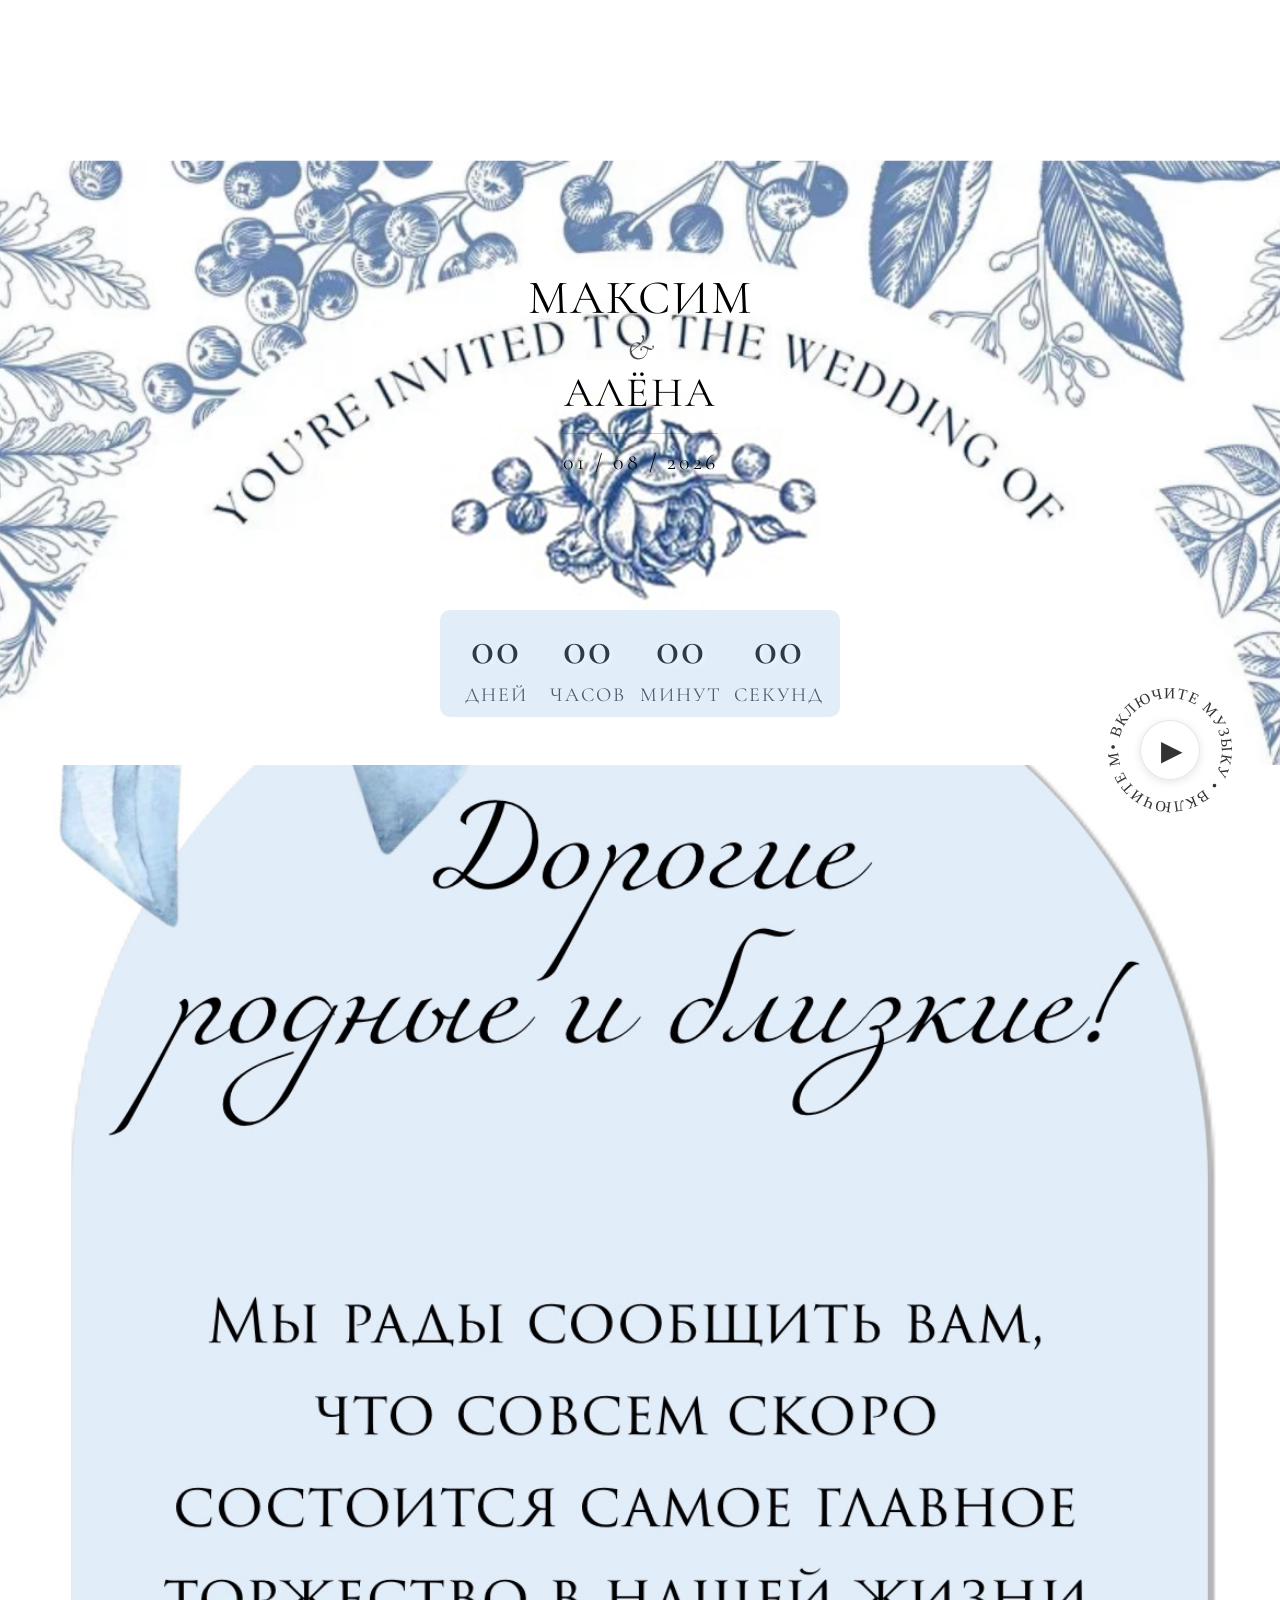
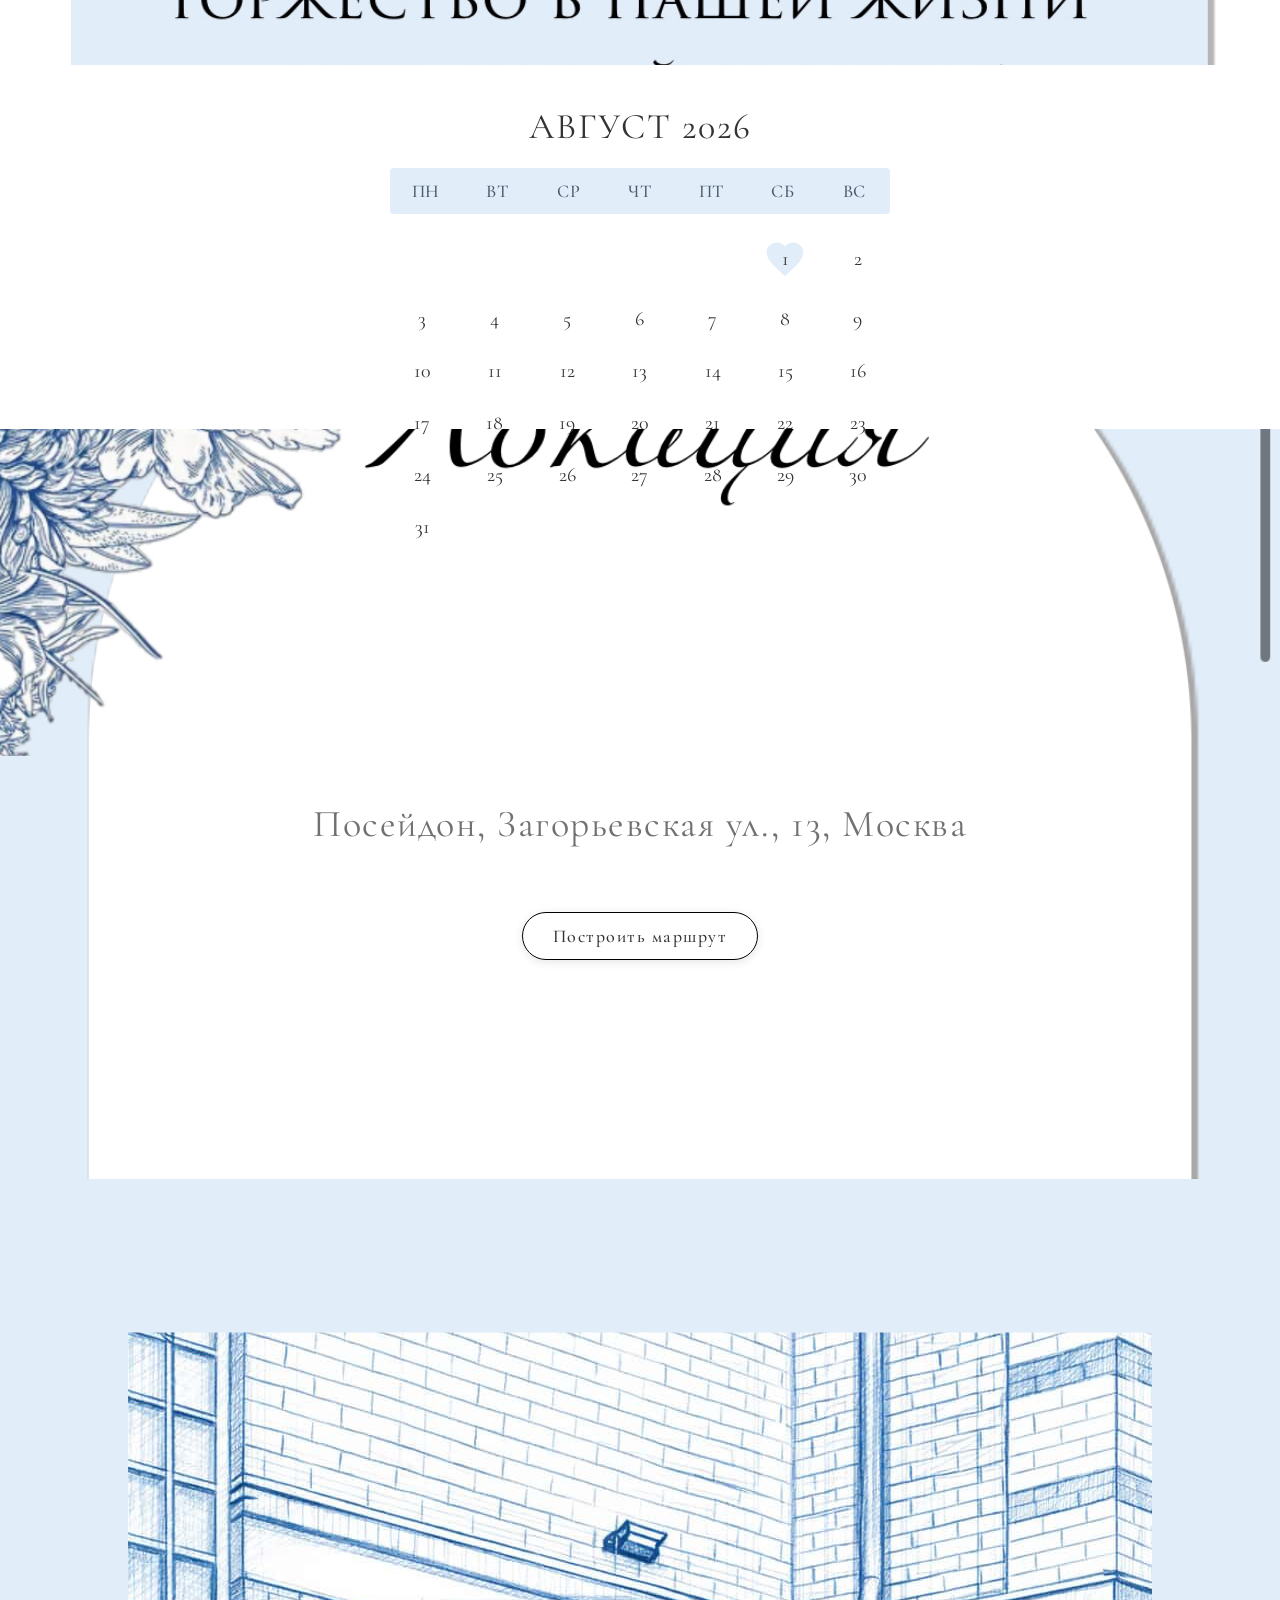
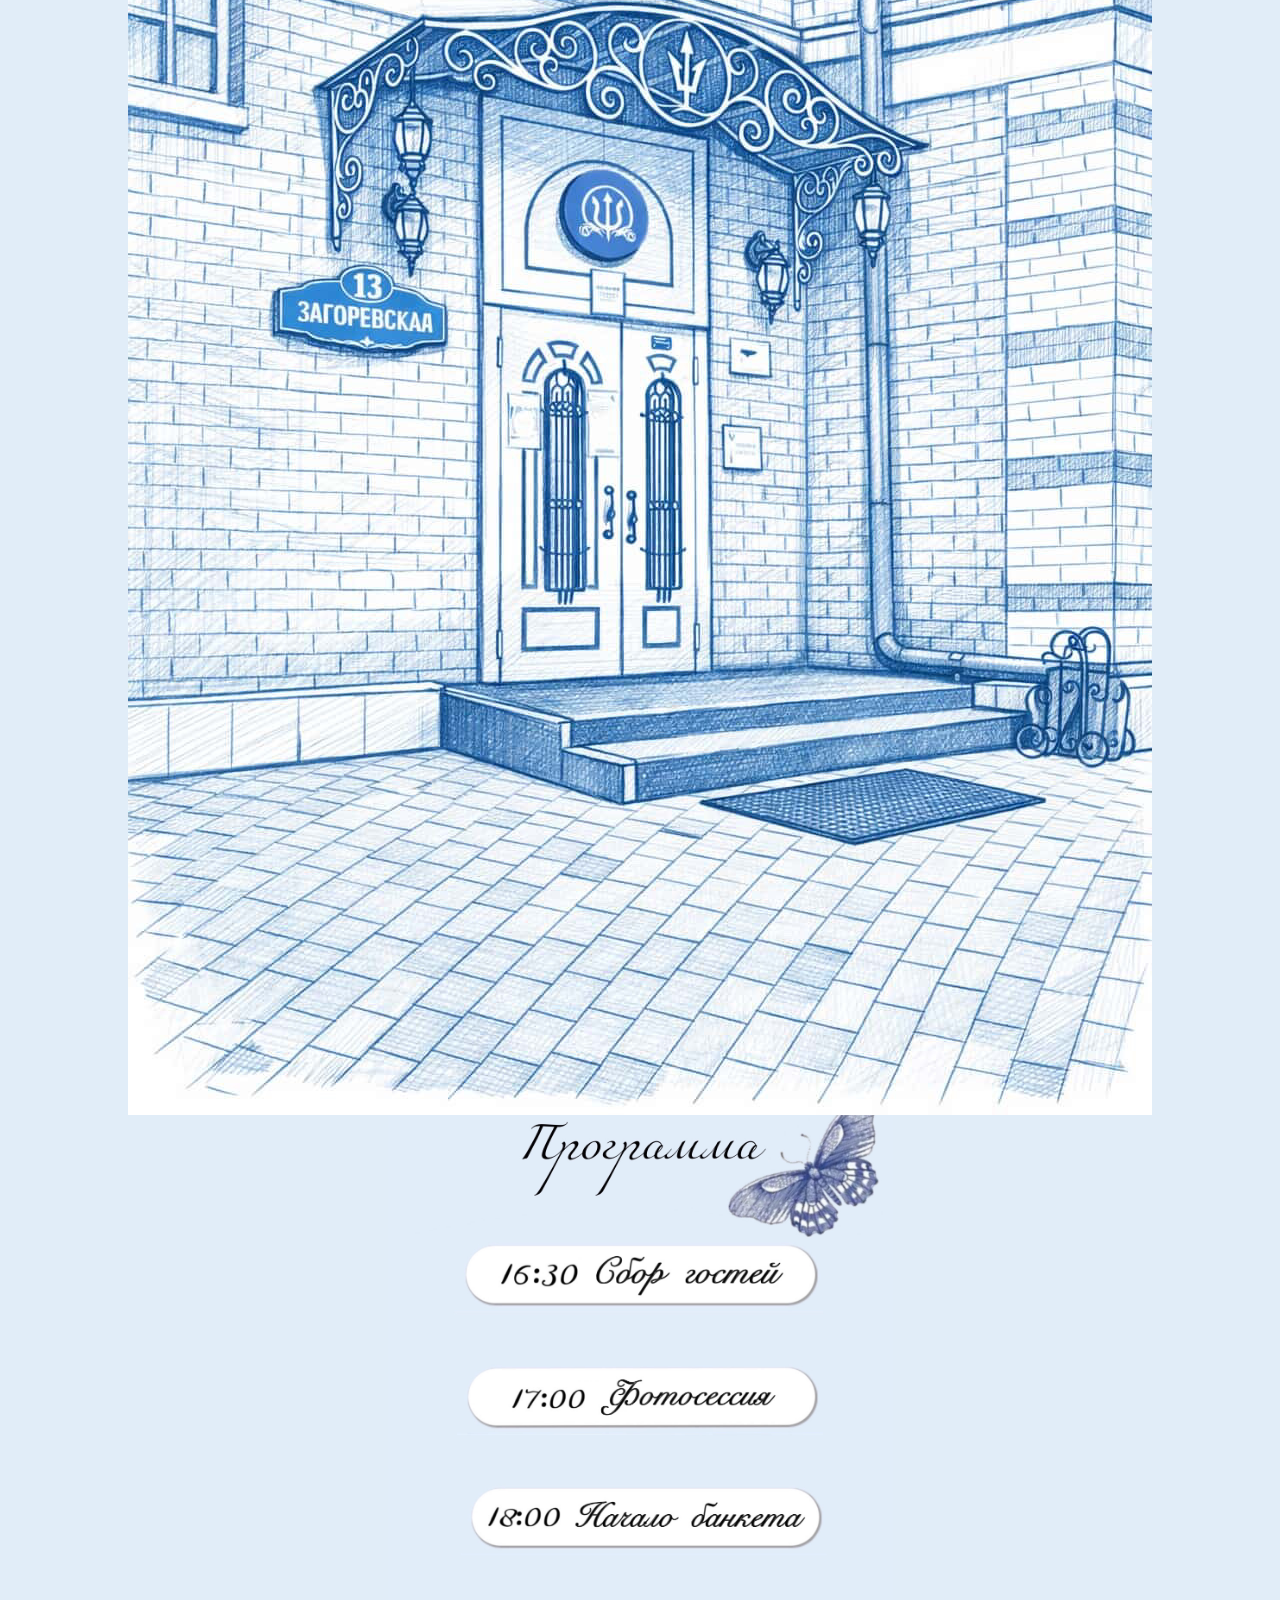
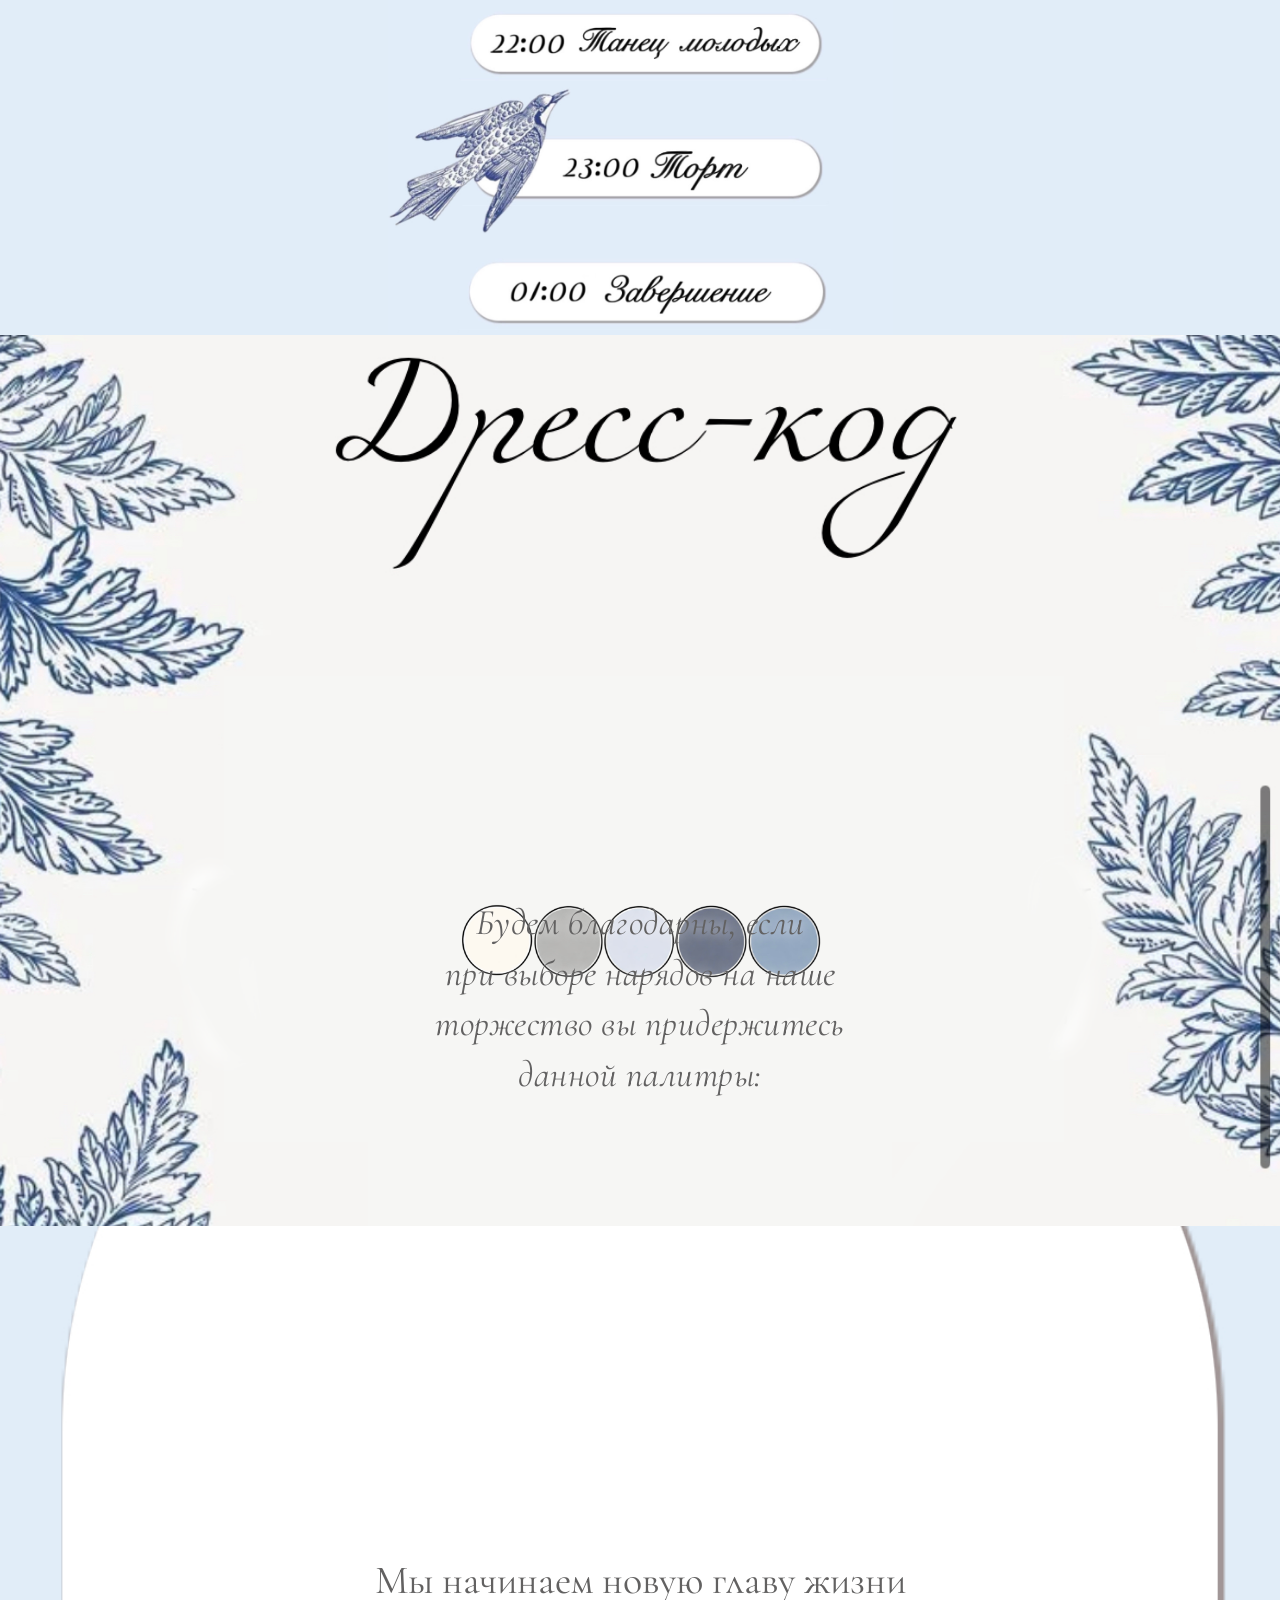
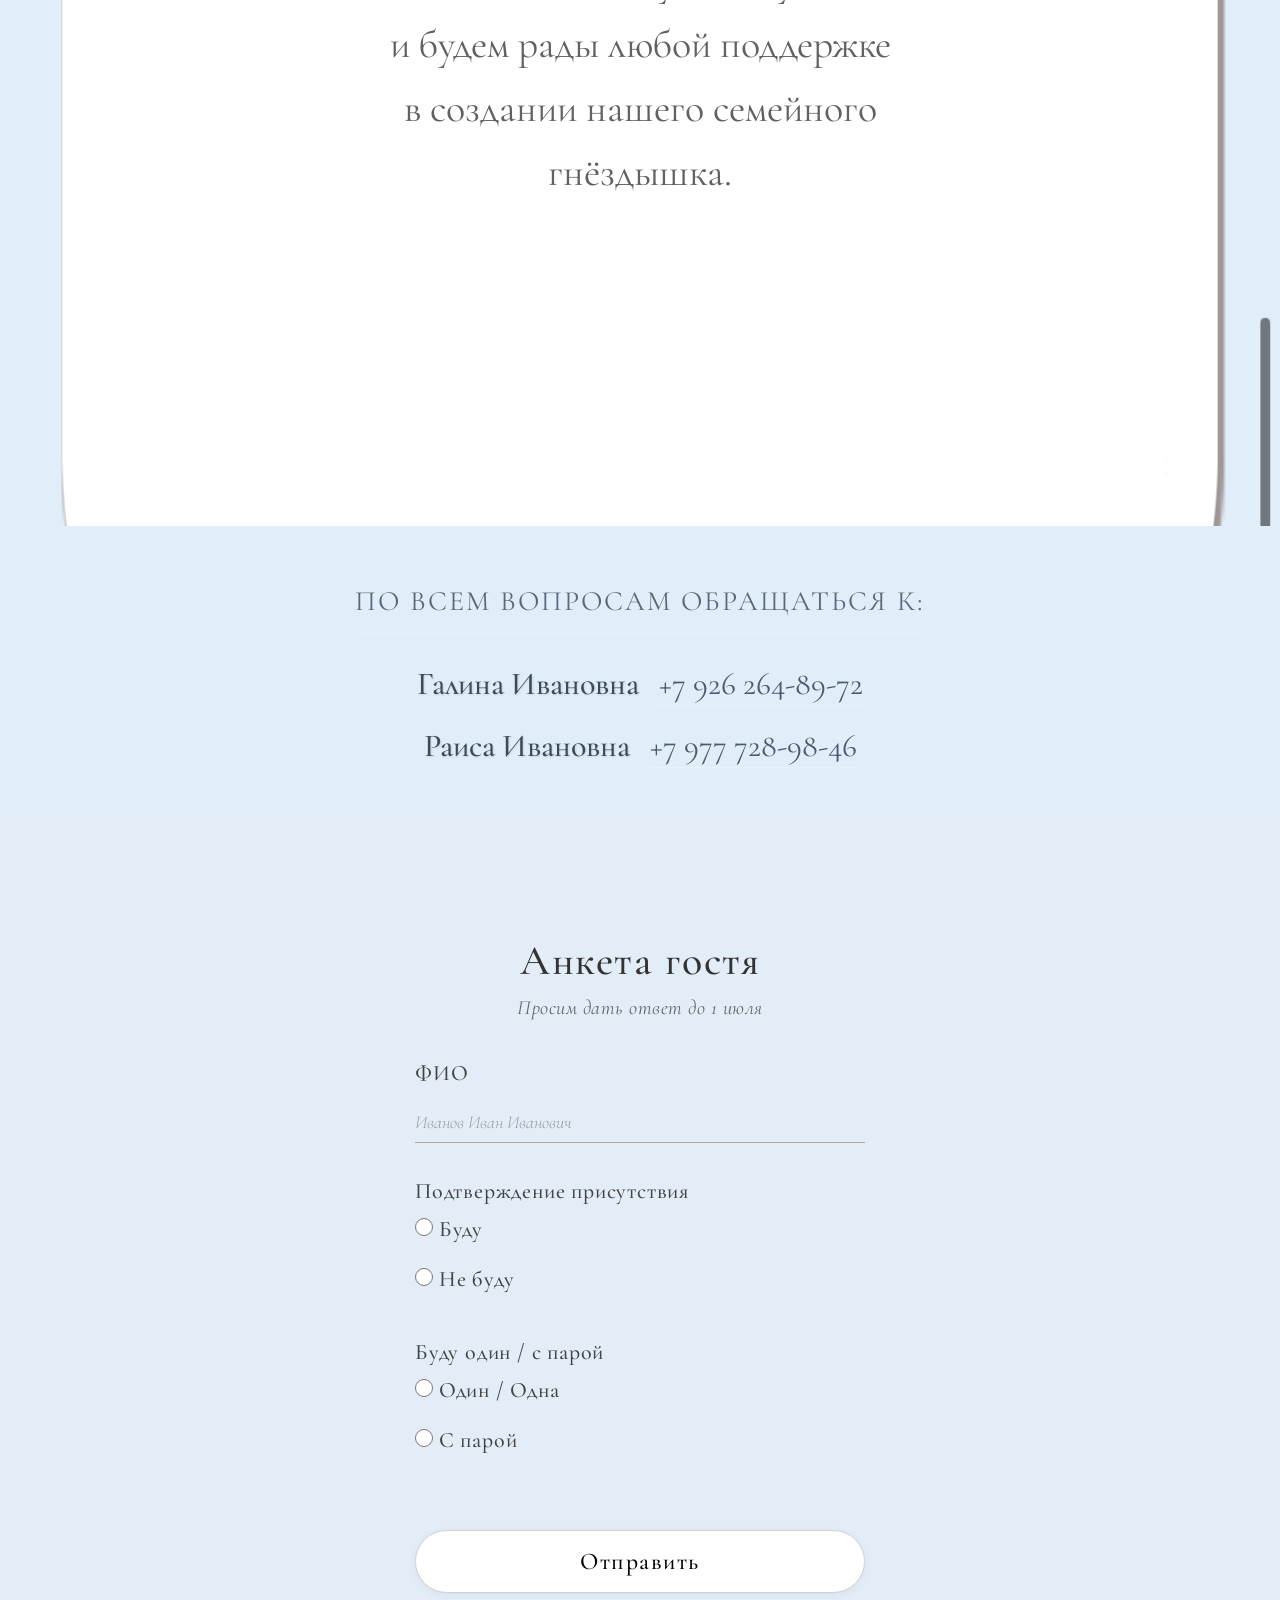
==== commit 6ae902e1: "index.html" ====
--- a/index.html
+++ b/index.html
@@ -179,7 +179,6 @@
             Мы начинаем новую главу жизни<br>
             и будем рады любой поддержке<br>
             в создании нашего семейного гнёздышка.<br>
-            <span>Денежный подарок станет для нас<br>самым практичным и желанным</span>
         </div>
     </section>
 
@@ -237,23 +236,6 @@
                 </div>
             </div>
             
-            <div class="form-group">
-                <label>Предпочтения по алкоголю</label>
-                <div class="vertical-group">
-                    <label class="vertical-option">
-                        <input type="checkbox" value="vodka"> Водка
-                    </label>
-                    <label class="vertical-option">
-                        <input type="checkbox" value="cognac"> Коньяк
-                    </label>
-                    <label class="vertical-option">
-                        <input type="checkbox" value="red_wine"> Вино красное
-                    </label>
-                    <label class="vertical-option">
-                        <input type="checkbox" value="white_wine"> Вино белое
-                    </label>
-                </div>
-            </div>
             
             <button class="submit-btn">Отправить</button>
         </div>
@@ -289,4 +271,3 @@
 </body>
 </html>
 
-
--- a/style.css
+++ b/style.css
@@ -11,47 +11,45 @@
     width: 100%;
 }
 
+/* ===== УБИРАЕМ ВСЕ ЗАВИСИМОСТИ ОТ vh ===== */
 .hero {
     position: relative;
     width: 100vw;
-    height: 100vh;
-    background: url('1.jpg') no-repeat top 45px center;
+    min-height: 100vh;  /* ЗАФИКСИРОВАНО */
+    height: auto;
+    background: url('112.png') no-repeat top 45px center;
     background-size: 108% auto;
     background-color: #ffffff;
     display: flex;
     align-items: flex-start;
     justify-content: center;
     text-align: center;
-    color: #000000;
 }
 
 .content {
-    padding: 30vh 20px 0 20px;
+    padding: 30vh 20px 0 20px;  /* 30vh - процент от НАЧАЛЬНОЙ высоты */
     width: 100%;
-    background-color: transparent;
 }
 
 h1 {
     font-size: 8vw;
-    font-weight: 400; /* Немного тоньше для элегантности */
+    font-weight: 400;
     line-height: 1.2;
-    letter-spacing: 2px; /* Добавим немного простора */
+    letter-spacing: 2px;
     text-transform: uppercase;
     margin-bottom: 2px;
-    /* Заменяем шрифт */
     font-family: "Cormorant Garamond", "Georgia", "Times New Roman", serif;
     text-shadow: 0 0 2px rgba(255,255,255,0.5);
 }
 
 .ampersand {
     font-size: 6vw;
-    font-weight: 300; /* Делаем амперсанд тоньше */
+    font-weight: 300;
     line-height: 1;
     margin: 2px 0;
     opacity: 0.7;
-    /* Заменяем шрифт */
-    font-family: "Cormorant Garamond", "Georgia", "Times New Roman", serif;
-    font-style: italic; /* Добавляем курсив для амперсанда — это очень элегантно */
+    font-family: "Cormorant Garamond", "Georgia", "Times New Roman", serif;
+    font-style: italic;
 }
 
 h2 {
@@ -61,26 +59,24 @@
     letter-spacing: 2px;
     text-transform: uppercase;
     margin-bottom: 10px;
-    /* Заменяем шрифт */
     font-family: "Cormorant Garamond", "Georgia", "Times New Roman", serif;
     text-shadow: 0 0 2px rgba(255,255,255,0.5);
 }
 
 .date {
-    font-size: 5.8vw; /* Немного уменьшил для изящества */
+    font-size: 5.8vw;
     font-weight: 350;
-    letter-spacing: 3px; /* Увеличил межбуквенное расстояние */
+    letter-spacing: 3px;
     border-top: 1px solid rgba(0, 0, 0, 0.2);
     padding-top: 15px;
     display: inline-block;
     margin-top: 5px;
-    /* Заменяем шрифт */
     font-family: "Cormorant Garamond", "Georgia", "Times New Roman", serif;
     text-transform: uppercase;
 }
 
 @media (min-width: 500px) {
-    h1 { font-size: 48px; } /* Немного подправил размер для десктопа */
+    h1 { font-size: 48px; }
     .ampersand { font-size: 36px; }
     h2 { font-size: 42px; }
     .date { font-size: 22px; }
@@ -90,15 +86,14 @@
 .invitation {
     position: relative;
     width: 100vw;
-    height: 100vh;
+    min-height: 100vh;  /* ЗАФИКСИРОВАНО */
+    height: auto;
     background: url('3j.png') no-repeat center center;
     background-size: 100% auto;
     display: flex;
     align-items: center;
     justify-content: center;
-    text-align: center;
-    color: #000000;
-    margin-top: -15vh;
+    margin-top: -15vh;  /* Отрицательный margin для наложения */
     z-index: 2;
 }
 
@@ -108,7 +103,6 @@
     background-color: transparent;
     margin-top: 190px;
 }
-
 .invitation-text {
     font-family: "Georgia", "Times New Roman", serif;
     font-size: 5vw;
@@ -116,19 +110,16 @@
     margin-bottom: 30px;
     font-weight: 400;
     color: #5c5a5a;
-}   
+}
 
 .invitation-date {
-    /* Заменяем шрифт на тот же, что и в hero-секции */
     font-family: "Cormorant Garamond", "Georgia", "Times New Roman", serif;
     font-size: 6vw;
-    font-weight: 400; /* Используем среднюю насыщенность, как у имен */
-    letter-spacing: 3px; /* Добавляем такое же межбуквенное расстояние, как у даты в hero */
+    font-weight: 400;
+    letter-spacing: 3px;
     padding-top: 150px;
     display: inline-block;
     text-transform: uppercase;
-    /* Добавим небольшую прозрачность для легкости (опционально) */
-    /* color: rgba(0, 0, 0, 0.8); */
 }
 
 @media (min-width: 500px) {
@@ -136,23 +127,20 @@
         font-size: 25px;
     }
     .invitation-date {
-        font-size: 32px; /* Немного увеличил для десктопа */
+        font-size: 32px;
     }
 }
 
 /* ===== ТРЕТЬЯ СЕКЦИЯ (АДРЕС) ===== */
 .address {
     width: 100vw;
-    height: 100vh;
+    min-height: 100vh;
+    height: auto;
     background: url('3.png') no-repeat center center;
     background-size: 100% auto;
     display: flex;
     align-items: center;
     justify-content: center;
-    text-align: center;
-    color: #000000;
-    margin: 0;
-    padding: 0;
     margin-top: -20vh;
     background-color: #e1edf8;
 }
@@ -161,59 +149,58 @@
     max-width: 80%;
     padding: 20px;
     background-color: transparent;
+    text-align: center;
 }
 
 .venue {
-    /* Заменяем шрифт на Cormorant Garamond */
     font-family: "Cormorant Garamond", "Georgia", "Times New Roman", serif;
     font-size: 7vw;
     line-height: 1.4;
-    font-weight: 400; /* Та же насыщенность, что и у имен */
-    letter-spacing: 1.5px; /* Немного межбуквенного расстояния для элегантности */
+    font-weight: 400;
+    letter-spacing: 1.5px;
     text-shadow: 0 0 8px rgba(255,255,255,0.5);
     color: #717171;
 }
 
 @media (min-width: 500px) {
     .venue {
-        font-size: 38px; /* Немного увеличил для лучшей читаемости на десктопе */
+        font-size: 38px;
     }
 }
 
 /* ===== ЧЕТВЁРТАЯ СЕКЦИЯ (ФОТО 4) ===== */
 .photo-four {
     width: 100vw;
-    height: 100vh;
+    min-height: 100vh;
+    height: auto;
     background: url('4.JPEG') no-repeat center center;
     background-size: contain;
     background-color: #e1edf8;
-    background-position: center center;
-    margin: 0;
-    padding: 0;
     margin-top: -15vh;
 }
 
 /* ===== ПЯТАЯ СЕКЦИЯ (ФОТО 5) ===== */
 .photo-five {
+    position: relative;
     width: 100vw;
-    height: 100vh;
+    min-height: 100vh;
+    height: auto;
     background: url('5.png') no-repeat center center;
     background-size: 100% auto;
     background-color: #f6f6f4;
-    margin: 0;
-    padding: 0;
     margin-top: -5vh;
+    overflow: hidden;
 }
 
 /* ===== ШЕСТАЯ СЕКЦИЯ (ФОТО 6) ===== */
 .photo-six {
+    position: relative;
     width: 100vw;
-    height: 100vh;
+    min-height: 100vh;
+    height: auto;
     background: url('6.png') no-repeat center center;
     background-size: 100% auto;
     background-color: #E1EDF8;
-    margin: 0;
-    padding: 0;
     margin-top: -1vh;
 }
 
@@ -230,22 +217,21 @@
     margin-top: -8vh;
 }
 
-
 .form-container {
     max-width: 500px;
     width: 100%;
     background-color: transparent;
     padding: 30px 25px;
-    font-family: "Cormorant Garamond", "Georgia", "Times New Roman", serif; /* Элегантный шрифт для всего контейнера */
+    font-family: "Cormorant Garamond", "Georgia", "Times New Roman", serif;
 }
 
 .form-container h3 {
     font-family: "Cormorant Garamond", "Georgia", "Times New Roman", serif;
-    font-size: 42px; /* Увеличил для элегантности */
+    font-size: 42px;
     text-align: center;
     margin-bottom: 10px;
     color: #333;
-    font-weight: 500; /* Немного жирнее для заголовка */
+    font-weight: 500;
     letter-spacing: 1.5px;
 }
 
@@ -256,7 +242,7 @@
 .form-group label {
     display: block;
     font-family: "Cormorant Garamond", "Georgia", "Times New Roman", serif;
-    font-size: 22px; /* Увеличил для элегантности */
+    font-size: 22px;
     font-weight: 500;
     margin-bottom: 12px;
     color: #444;
@@ -266,7 +252,7 @@
 .line-input {
     width: 100%;
     padding: 12px 0 8px 0;
-    font-size: 20px; /* Увеличил */
+    font-size: 20px;
     border: none;
     border-bottom: 1px solid #aaa;
     background-color: transparent;
@@ -300,7 +286,7 @@
     gap: 12px;
     font-family: "Cormorant Garamond", "Georgia", "Times New Roman", serif;
     font-weight: 400;
-    font-size: 20px; /* Увеличил */
+    font-size: 20px;
     cursor: pointer;
     margin-bottom: 0;
     color: #333;
@@ -310,7 +296,7 @@
     width: 18px;
     height: 18px;
     cursor: pointer;
-    accent-color: #a5b8ce; /* Нежный голубой для радио и чекбоксов */
+    accent-color: #a5b8ce;
 }
 
 .submit-btn {
@@ -318,10 +304,10 @@
     padding: 16px;
     background-color: #ffffff;
     color: rgb(0, 0, 0);
-    border: 1px solid #d0d0d0; /* Добавил легкую границу */
+    border: 1px solid #d0d0d0;
     border-radius: 50px;
     font-family: "Cormorant Garamond", "Georgia", "Times New Roman", serif;
-    font-size: 24px; /* Увеличил */
+    font-size: 24px;
     font-weight: 500;
     letter-spacing: 1.5px;
     cursor: pointer;
@@ -332,7 +318,7 @@
 
 .submit-btn:hover {
     background-color: #f9f9f9;
-    border-color: #a5b8ce; /* Голубая граница при наведении */
+    border-color: #a5b8ce;
     transform: translateY(-2px);
     box-shadow: 0 4px 12px rgba(165, 184, 206, 0.3);
 }
@@ -349,7 +335,7 @@
     font-weight: 400;
 }
 
-input[type="radio"], 
+input[type="radio"],
 input[type="checkbox"] {
     accent-color: #e3edf7;
 }
@@ -365,8 +351,8 @@
     margin: 0;
     padding: 0;
     position: relative;
-    height: 50vh;
-    margin-top: 0; /* Убираем отрицательный отступ, если был */
+    min-height: 50vh;
+    margin-top: 0;
     background-color: #e1edf9;
 }
 
@@ -375,13 +361,13 @@
     z-index: 2;
     text-align: center;
     color: #4a5b6e;
-    padding: 20px;
+    padding: 10px;
     width: 100%;
-    margin-top: 25vh;
-    font-family: "Cormorant Garamond", "Georgia", "Times New Roman", serif;
-    background-color: #e1edf9; /* добавить эту строку */
-    border-radius: 10px; /* можно добавить скругление */
-    max-width: 400px; /* ограничить ширину */
+    margin-top: 15vh; /* Фиксированный отступ */
+    font-family: "Cormorant Garamond", "Georgia", "Times New Roman", serif;
+    background-color: #e1edf9;
+    border-radius: 10px;
+    max-width: 400px;
     margin-left: auto;
     margin-right: auto;
 }
@@ -393,16 +379,16 @@
     letter-spacing: 3px;
     font-weight: 400;
     text-transform: uppercase;
-    color: #3b4b5c; /* Чуть темнее для заголовка */
+    color: #3b4b5c;
     text-shadow: 1px 1px 3px rgba(255, 255, 255, 0.5);
 }
 
 .timer {
     display: flex;
     justify-content: space-around;
-    max-width: 600px; /* Немного увеличил */
+    max-width: 600px;
     margin: 0 auto;
-    gap: 15px;
+    gap: 0px;
     flex-wrap: wrap;
 }
 
@@ -410,22 +396,22 @@
     display: flex;
     flex-direction: column;
     align-items: center;
-    min-width: 80px; /* Немного увеличил */
+    min-width: 80px;
 }
 
 .timer-number {
     font-family: "Cormorant Garamond", "Georgia", "Times New Roman", serif;
-    font-size: clamp(40px, 10vw, 70px); /* Увеличил размер цифр */
-    font-weight: 500; /* Сделал немного жирнее для элегантности */
+    font-size: clamp(28px, 8vw, 48px);
+    font-weight: 500;
     line-height: 1.2;
-    color: #2c3a4a; /* Более темный оттенок для цифр */
+    color: #2c3a4a;
     letter-spacing: 2px;
     text-shadow: 2px 2px 4px rgba(255, 255, 255, 0.6);
 }
 
 .timer-label {
     font-family: "Cormorant Garamond", "Georgia", "Times New Roman", serif;
-    font-size: clamp(14px, 3.5vw, 20px); /* Увеличил */
+    font-size: clamp(14px, 3.5vw, 20px);
     text-transform: uppercase;
     letter-spacing: 2px;
     margin-top: 5px;
@@ -434,138 +420,52 @@
     text-shadow: 1px 1px 3px rgba(255, 255, 255, 0.5);
 }
 
-@media (max-width: 400px) {
-    .timer-container {
-        max-width: 320px;
-        margin-top: 10vh;
-    }
-    
-    .timer-number {
-        font-size: 28px;
-    }
-    
-    .timer-label {
-        font-size: 11px;
-    }
-    
-    .timer-title {
-        font-size: 18px;
-    }
-}
-
-@media (max-width: 600px) {
-    .wedding-footer {
-        height: 45vh;
-        background-size: cover; /* Лучше смотрится на мобильных */
-    }
-    
-    .timer-container {
-        max-width: 320px;
-        margin-top: 10vh;
-        padding: 15px;
-    }
-    
-    .timer-title {
-        font-size: 22px;
-        margin-bottom: 20px;
-        letter-spacing: 2px;
-    }
-    
-    .timer {
-        gap: 8px;
-    }
-    
-    .timer-item {
-        min-width: 60px;
-    }
-    
-    .timer-number {
-        font-size: clamp(30px, 8vw, 50px);
-    }
-    
-    .timer-label {
-        font-size: clamp(12px, 3vw, 16px);
-        letter-spacing: 1px;
-    }
-}
-
-@media (max-width: 320px) {
-    .timer {
-        gap: 5px;
-    }
-    
-    .timer-item {
-        min-width: 45px;
-    }
-    
-    .timer-number {
-        font-size: 24px;
-    }
-    
-    .timer-label {
-        font-size: 9px;
-        letter-spacing: 0.5px;
-    }
-}
-
+/* ===== ЭТОТ БЛОК НА СВОЕМ МЕСТЕ ===== */
 .gift-note {
-    position: relative;
-    top: 53%;
+    position: absolute;
+    top: 50%;
+    left: 0;
+    right: 0;
     transform: translateY(-50%);
     width: 90%;
-    max-width: 650px; /* Немного увеличил */
+    max-width: 650px;
     margin: 0 auto;
     text-align: center;
     font-family: "Cormorant Garamond", "Georgia", "Times New Roman", serif;
-    font-size: clamp(24px, 6vw, 40px); /* УВЕЛИЧИЛ размер */
+    font-size: clamp(24px, 6vw, 40px);
     line-height: 1.6;
     color: #626161;
     z-index: 3;
     padding: 40px 20px;
     font-weight: 400;
     text-shadow: 0px 0px 10px rgba(255,255,255,0.8);
-    left: 0;
-    right: 0;
 }
 
 .gift-note span {
     display: block;
     font-size: inherit;
-    margin-top: 20px; /* Немного увеличил отступ */
+    margin-top: 20px;
     font-style: italic;
     font-weight: 400;
 }
 
-
-/* ===== ТЕКСТ НА ФОТО 6 ===== */
-.photo-six {
-    position: static;
-}
-
-
-
 /* ===== НАЛОЖЕНИЕ DRESS.png ПОВЕРХ ФОТО 5 ===== */
-.photo-five {
-    position: relative;
-    overflow: hidden;
-}
-
 .overlay-dress {
     position: absolute;
     top: 67%;
     left: 50%;
     transform: translate(-50%, -50%);
-    width: 75%; /* или конкретные пиксели, например 300px */
+    width: 75%;
     max-width: 400px;
     height: auto;
     z-index: 10;
-    pointer-events: none; /* чтобы не мешала кликам */
+    pointer-events: none;
 }
 
 /* ===== МУЗЫКАЛЬНЫЙ ПЛЕЕР ===== */
 .music-player {
     position: absolute;
-    bottom: 80px;
+    bottom: 80px;  /* От низа hero, который НЕ МЕНЯЕТСЯ */
     right: 40px;
     z-index: 10;
 }
@@ -596,9 +496,7 @@
     z-index: 2;
     transition: all 0.3s ease;
     box-shadow: 0 2px 10px rgba(0, 0, 0, 0.1);
-    padding-left: 3px; /* для центрирования треугольника */
-
-    
+    padding-left: 3px;
 }
 
 .play-triangle:hover {
@@ -629,7 +527,6 @@
     }
 }
 
-/* пауза */
 .play-triangle.paused {
     background-color: rgba(255, 255, 255, 0.9);
 }
@@ -639,24 +536,20 @@
         bottom: 200px;
         right: 150px;
     }
-    
     .music-circle {
         width: 100px;
         height: 100px;
     }
-    
     .play-triangle {
         width: 46px;
         height: 46px;
         font-size: 16px;
         color: #a5b8ce;
     }
-    
     .circle-text text {
         font-size: 6px;
     }
 }
-
 
 
 .pause-button {
@@ -670,74 +563,57 @@
     display: flex;
     align-items: center;
     justify-content: center;
-    gap: 8px; /* расстояние между полосками */
+    gap: 8px;
     z-index: 2;
     top: 50%;
     left: 50%;
     transform: translate(-50%, -50%);
-	
-}
-
-
-
-
+}
 
 .pause-bar {
-    width: 2px !important;  /* ← ИЗМЕНИТЕ ЭТО ЗНАЧЕНИЕ */
-    height: 24px; /* высота полосок */
+    width: 2px !important;
+    height: 24px;
     background-color: #a5b8ce;
     display: inline-block;
-    border-radius: 1px; /* чуть скруглить для эстетики */
-}
-
-
-/* ===== ГОВНО-ПЛЕЕР ДЛЯ МОБИЛ ===== */
+    border-radius: 1px;
+}
+
 @media (max-width: 768px) {
     .music-player {
-        position: absolute !important;
-        bottom: 280px !important;
-        right: 145px !important;
-        left: auto !important;
-        top: auto !important;
-        z-index: 9999 !important;
-    }
-    
+        bottom: 280px;  /* Те же значения, что у тебя были */
+        right: 145px;
+    }
     .music-circle {
         width: 100px !important;
         height: 100px !important;
     }
-    
     .play-pause-btn, .play-triangle {
         width: 44px !important;
         height: 44px !important;
     }
-	
-	.pause-button {
+    .pause-button {
         width: 44px !important;
         height: 44px !important;
         gap: 5px;
     }
-	
-	.pause-bar {
-        width: 1.5px;  /* ещё тоньше на мобилках */
+    .pause-bar {
+        width: 1.5px;
         height: 18px;
     }
 }
 
-/* Для совсем маленьких */
+@media (max-width: 400px) {
+    .timer-number {
+        font-size: 22px; /* ← МЕНЬШЕ */
+    }
+}
+
 @media (max-width: 400px) {
     .music-player {
         bottom: 260px !important;
         right: 145px !important;
     }
 }
-
-
-
-
-
-
-
 
 .route-button {
     display: inline-block;
@@ -746,13 +622,12 @@
     background-color: rgba(255, 255, 255, 0.9);
     border: 1px solid #000000;
     border-radius: 50px;
-    /* Меняем шрифт на тот же элегантный */
-    font-family: "Cormorant Garamond", "Georgia", "Times New Roman", serif;
-    font-size: 18px; /* Немного увеличил размер */
-    font-weight: 500; /* Можно оставить полужирное начертание для кнопки */
+    font-family: "Cormorant Garamond", "Georgia", "Times New Roman", serif;
+    font-size: 18px;
+    font-weight: 500;
     color: #333;
     text-decoration: none;
-    letter-spacing: 1.5px; /* Добавляем межбуквенный интервал */
+    letter-spacing: 1.5px;
     transition: all 0.3s ease;
     box-shadow: 0 2px 10px rgba(0, 0, 0, 0.1);
     cursor: pointer;
@@ -760,7 +635,7 @@
 
 .route-button:hover {
     background-color: #ffffff;
-    border: 1px solid #000000;  /* Добавлено для единообразия при наведении */
+    border: 1px solid #000000;
     transform: translateY(-2px);
     box-shadow: 0 4px 15px rgba(0, 0, 0, 0.15);
 }
@@ -768,11 +643,10 @@
 @media (max-width: 500px) {
     .route-button {
         padding: 10px 25px;
-        font-size: 16px; /* Увеличил для мобильных */
+        font-size: 16px;
         margin-top: 20px;
     }
 }
-
 
 .contacts-section {
     width: 100vw;
@@ -781,10 +655,10 @@
     display: flex;
     align-items: center;
     justify-content: center;
-    margin: 0;              /* Убираем внешние отступы */
-    padding: 0 0 60px 0 !important;             /* Убираем внутренние отступы */
-    border: none;           /* Убираем границы */
-    box-sizing: border-box; /* Чтобы padding не влиял на ширину */
+    margin: 0;
+    padding: 0 0 60px 0 !important;
+    border: none;
+    box-sizing: border-box;
 }
 
 .contacts-container {
@@ -793,8 +667,8 @@
     text-align: center;
     font-family: "Cormorant Garamond", "Georgia", "Times New Roman", serif;
     color: #4a5b6e;
-    margin: 0;              /* Убираем отступы */
-    padding: 40px 20px;     /* Оставляем только внутренние отступы для текста */
+    margin: 0;
+    padding: 40px 20px;
     box-sizing: border-box;
 }
 
@@ -823,7 +697,7 @@
     align-items: baseline;
     gap: 20px;
     flex-wrap: wrap;
-    font-size: clamp(22px, 5vw, 32px); /* Крупный текст */
+    font-size: clamp(22px, 5vw, 32px);
     text-align: center;
 }
 
@@ -832,12 +706,12 @@
     white-space: nowrap;
     text-shadow: 1px 1px 2px rgba(0, 0, 0, 0.1);
     color: #3b4b5c;
-    text-align: center;  
+    text-align: center;
 }
 
 .contact-phone {
     font-weight: 400;
-    color:  #4a5b6e;;
+    color: #4a5b6e;
     text-decoration: none;
     border-bottom: 1px dotted rgba(255, 255, 255, 0.5);
     white-space: nowrap;
@@ -851,53 +725,45 @@
     transform: translateY(-1px);
 }
 
-/* Мобильная версия для контактов */
 @media (max-width: 600px) {
     .contacts-section {
         min-height: 35vh;
-        padding: 0;          /* Убираем padding на мобильных */
-    }
-    
+        padding: 0;
+    }
     .contacts-title {
         font-size: 18px;
         margin-bottom: 25px;
     }
-    
     .contact-item {
         font-size: clamp(18px, 4.5vw, 26px);
         flex-direction: column;
         gap: 5px;
     }
-    
     .contact-name {
         white-space: normal;
     }
-    
     .contact-phone {
         white-space: normal;
-        font-size: 0.9em; /* Чуть уменьшаем телефон на мобильных */
+        font-size: 0.9em;
         border-bottom: 1px dotted rgba(255, 255, 255, 0.5);
         padding: 5px 0;
         display: inline-block;
     }
 }
 
-/* Для совсем маленьких экранов */
 @media (max-width: 400px) {
     .gift-note {
-        font-size: 20px; /* Увеличено, но с учетом маленького экрана */
-    }
-    
+        font-size: 20px;
+    }
     .contacts-section {
         min-height: 30vh;
     }
 }
 
-
-/* ===== ТЕКСТ НАД ПАЛИТРОЙ ===== */
+/* ===== ТЕКСТ НАД ПАЛИТРОЙ (DRESS-CODE) ===== */
 .dress-message {
     position: absolute;
-    bottom: 15%; /* Расположение от низа */
+    bottom: 15%;
     left: 0;
     right: 0;
     text-align: center;
@@ -913,51 +779,31 @@
     max-width: 900px;
     margin: 0 auto;
     width: 100%;
-    font-style: italic; /* Легкий курсив для элегантности */
-}
-
-/* Для мобильных устройств */
+    font-style: italic;
+}
+
 @media (max-width: 600px) {
     .dress-message {
-        bottom: 12%; /* Немно корректируем позицию */
-        font-size: clamp(18px, 4vw, 26px);
-        line-height: 1.3;
-        padding: 0 15px;
+        bottom: 40%;  /* Проценты, а не пиксели */
     }
 }
 
 @media (max-width: 400px) {
     .dress-message {
-        bottom: 41%;
+        bottom: 42%;
         font-size: 21px;
     }
 }
 
-/* Обновляем существующий .photo-five, чтобы убедиться, что он relative */
-.photo-five {
-    position: relative; /* Убедитесь, что это есть! */
+.location-section {
     width: 100vw;
-    height: 100vh;
-    background: url('5.png') no-repeat center center;
-    background-size: 100% auto;
-    background-color: #f6f6f4;
+    display: flex;
+    align-items: center;
+    justify-content: center;
     margin: 0;
     padding: 0;
-    margin-top: -5vh;
-    overflow: hidden; /* Чтобы ничего не вылезало за пределы */
-}
-
-
-/* ===== НОВАЯ СЕКЦИЯ С ФОТО LOC ===== */
-.location-section {
-    width: 100vw;
-    display: flex;
-    align-items: center;
-    justify-content: center;
-    margin: 0;
-    padding: 0;
-    background-color: #e1edf8; /* Тот же фон на всякий случай */
-    line-height: 0; /* Убираем возможные отступы у inline-элементов */
+    background-color: #e1edf8;
+    line-height: 0;
     margin-top: -150px;
     margin-bottom: 100px;
 }
@@ -965,11 +811,10 @@
 .location-full-image {
     width: 80%;
     height: auto;
-    clip-path: inset(10% 0 0 0); /* обрезать сверху 10% */
+    clip-path: inset(10% 0 0 0);
     display: block;
 }
 
-/* Убирает синее/серое выделение при нажатии на мобильных */
 * {
     -webkit-tap-highlight-color: transparent;
     -webkit-touch-callout: none;
@@ -980,7 +825,6 @@
     user-select: none;
 }
 
-/* Для интерактивных элементов дополнительно */
 button,
 a,
 input[type="button"],
@@ -994,17 +838,14 @@
     outline: none !important;
 }
 
-/* Убирает стандартный outline при фокусе (но оставляет для accessibility — можно закомментировать) */
 :focus {
     outline: none !important;
 }
 
-/* Для клавиатурной навигации (если нужно сохранить доступность) */
 :focus-visible {
     outline: 1px solid #a5b8ce !important;
 }
 
-/* ===== СЕКЦИЯ КАЛЕНДАРЯ ===== */
 .calendar-section {
     width: 100vw;
     background-color: #ffffff;
@@ -1033,7 +874,6 @@
     font-family: "Cormorant Garamond", "Georgia", "Times New Roman", serif;
 }
 
-/* Полоса с днями недели (общий фон) */
 .weekdays-bar {
     background-color: #e1edf9;
     display: flex;
@@ -1076,7 +916,6 @@
     background-color: transparent;
 }
 
-/* Обводка сердечком для даты свадьбы */
 .wedding-day {
     position: relative;
     display: flex;
@@ -1111,34 +950,199 @@
     -webkit-mask-size: contain;
     z-index: -1;
 }
-/* Для мобильных */
+
 @media (max-width: 500px) {
-
-        .calendar-section {
-        padding: 15px 20px 260px 20px; /* было 70px, стало 100px */
-    }
-
+    .calendar-section {
+        padding: 15px 20px 260px 20px;
+    }
     .calendar-month {
         font-size: 28px;
     }
-    
     .weekdays-bar {
         font-size: 14px;
         padding: 10px 0;
     }
-    
     .day {
         font-size: 16px;
         padding: 8px 0;
     }
-    
     .heart-outline {
         width: 32px;
         height: 32px;
         line-height: 32px;
     }
-    
     .heart-outline::before {
         font-size: 36px;
     }
 }
+
+.form-notification {
+    display: none;
+    position: fixed;
+    top: 50%;
+    left: 50%;
+    transform: translate(-50%, -50%);
+    padding: 20px 40px;
+    border-radius: 50px;
+    font-family: "Cormorant Garamond", "Georgia", "Times New Roman", serif;
+    font-size: 24px;
+    font-weight: 500;
+    text-align: center;
+    z-index: 1000;
+    box-shadow: 0 10px 30px rgba(0, 0, 0, 0.2);
+    animation: slideIn 0.3s ease;
+    white-space: nowrap;
+    letter-spacing: 1px;
+    border: 1px solid rgba(255, 255, 255, 0.3);
+    backdrop-filter: blur(5px);
+}
+
+.form-notification.success {
+    background-color: rgba(165, 184, 206, 0.95);
+    color: white;
+    border: 1px solid rgba(255, 255, 255, 0.5);
+}
+
+.form-notification.error {
+    background-color: rgba(220, 120, 120, 0.95);
+    color: white;
+}
+
+@keyframes slideIn {
+    from {
+        opacity: 0;
+        transform: translate(-50%, -30%);
+    }
+    to {
+        opacity: 1;
+        transform: translate(-50%, -50%);
+    }
+}
+
+@media (max-width: 600px) {
+    .form-notification {
+        font-size: 18px;
+        padding: 15px 30px;
+        white-space: normal;
+        width: 80%;
+        max-width: 300px;
+    }
+}
+
+.submit-btn:disabled {
+    background-color: #cccccc;
+    cursor: not-allowed;
+    transform: none !important;
+    box-shadow: none !important;
+}
+
+.submit-btn:disabled:hover {
+    transform: none;
+    box-shadow: none;
+}
+
+@keyframes pulse {
+    0% {
+        opacity: 0.7;
+    }
+    50% {
+        opacity: 1;
+    }
+    100% {
+        opacity: 0.7;
+    }
+}
+
+.submit-btn:disabled {
+    animation: pulse 1.5s infinite;
+}
+
+
+/* СТИЛИ ДЛЯ TELEGRAM */
+.telegram-view {
+    /* Фиксим высоту */
+    --telegram-fix: 1px;
+}
+
+.telegram-view .hero,
+.telegram-view .invitation,
+.telegram-view .address,
+.telegram-view .photo-four,
+.telegram-view .photo-five,
+.telegram-view .photo-six {
+    min-height: 100vh;  /* вместо 100dvh */
+    height: auto;
+}
+
+.telegram-view .music-player {
+    bottom: 80px;  /* фиксированные отступы */
+    right: 40px;
+}
+
+@media (max-width: 768px) {
+    .telegram-view .music-player {
+        bottom: 280px !important;
+        right: 145px !important;
+    }
+}
+
+.telegram-view .dress-message {
+    bottom: 15%;  /* проценты работают */
+}
+
+@media (max-width: 600px) {
+    .telegram-view .dress-message {
+        bottom: 40%;
+    }
+}
+
+.telegram-view .gift-note {
+    position: absolute;
+    top: 50%;
+    transform: translateY(-50%);
+}
+
+
+.telegram-view .timer-number {
+    font-size: 28px;
+}
+
+.telegram-view .timer-label {
+    font-size: 12px;
+}
+
+/* FIX для мобильных в Telegram */
+@media (max-width: 768px) {
+    .telegram-view .hero {
+        min-height: 100vh; /* жестко */
+        background-position: top 45px center;
+    }
+    
+    .telegram-view .content {
+        padding: 25vh 20px 0 20px;
+    }
+    
+    .telegram-view .dress-message {
+        font-size: 20px;
+        bottom: 38%;
+    }
+}
+
+
+/* Для маленьких телефонов */
+@media (max-width: 400px) {
+    h1 { font-size: 30px; }
+    .ampersand { font-size: 32px; }
+    h2 { font-size: 30px; }
+    .date { font-size: 22px; }
+    .content { padding-top: 240px; }
+}
+
+/* Для средних */
+@media (min-width: 401px) and (max-width: 600px) {
+    h1 { font-size: 30px; }
+    .ampersand { font-size: 36px; }
+    h2 { font-size: 30px; }
+    .date { font-size: 24px; }
+    .content { padding-top: 260px; }
+}
